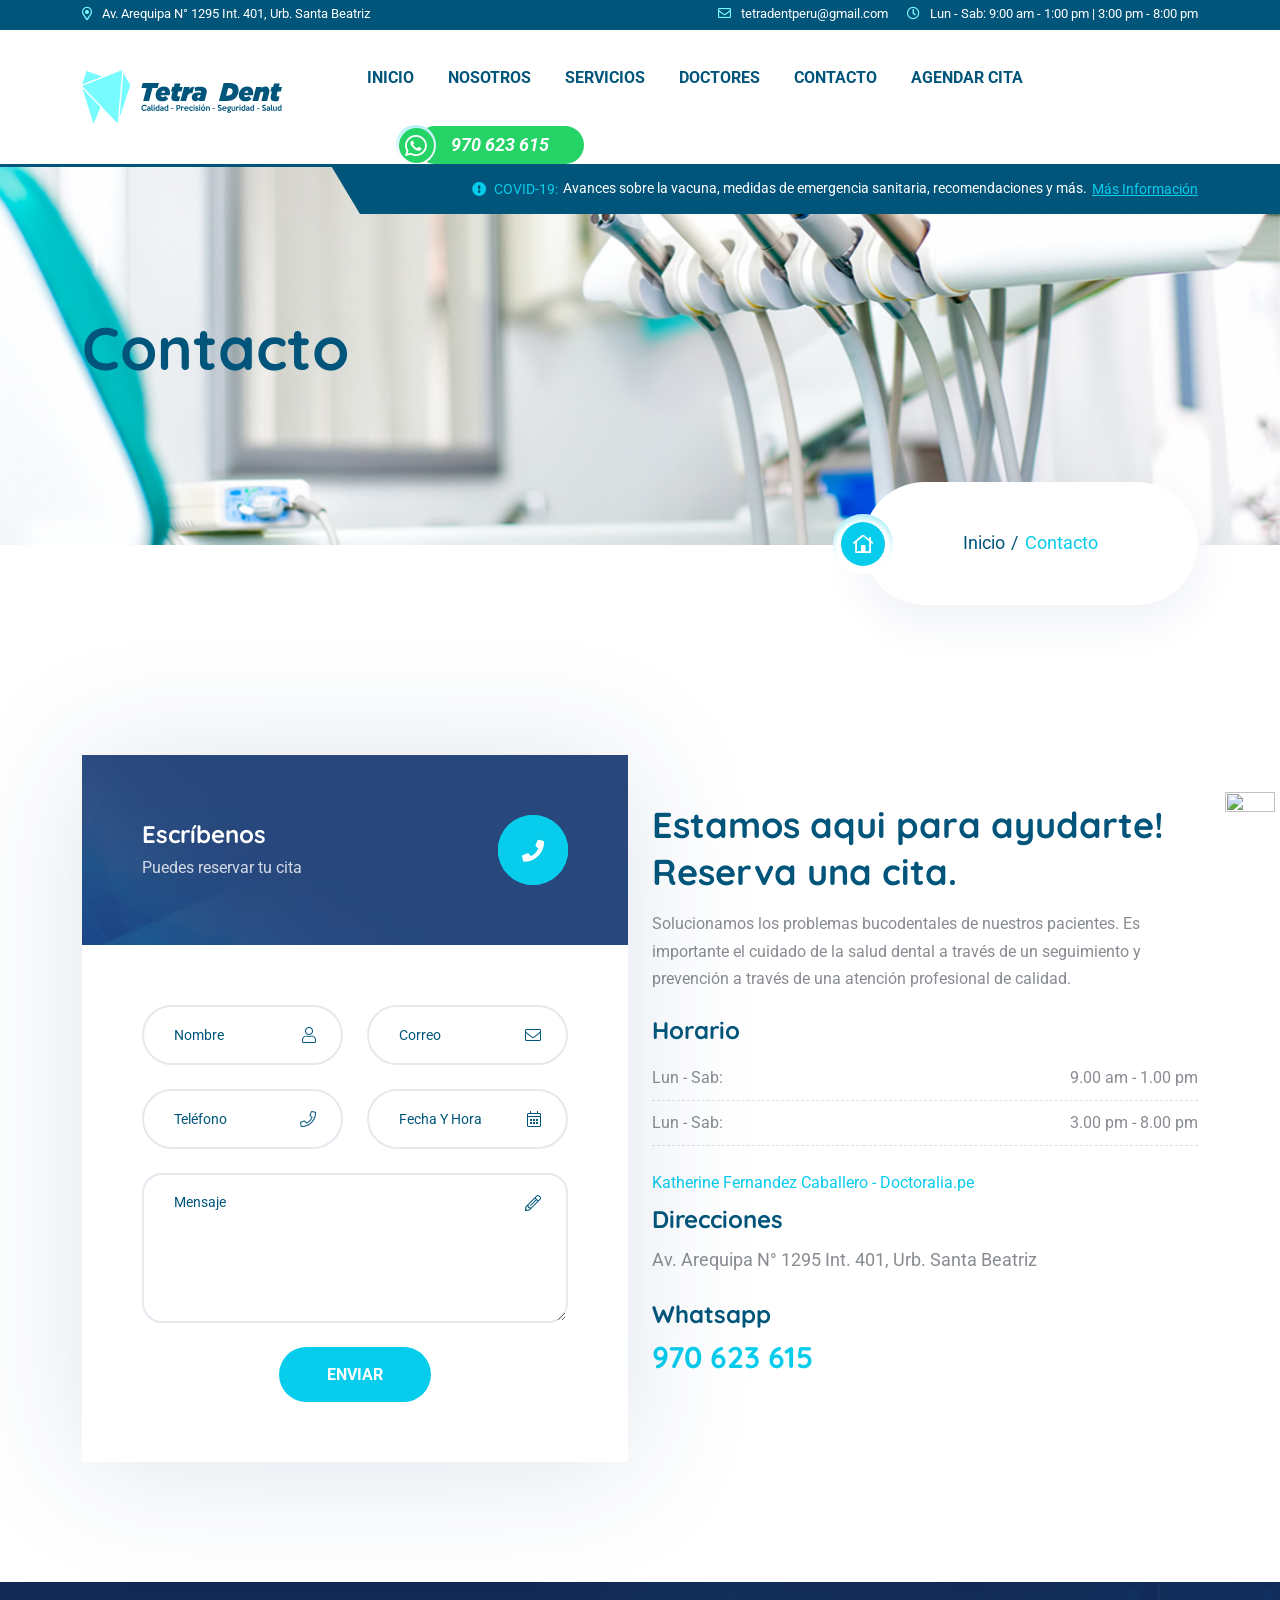
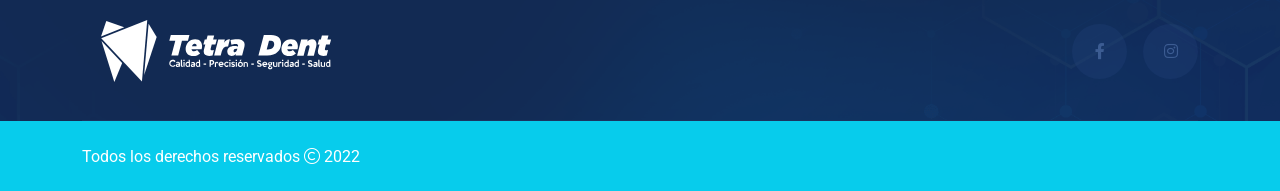
==== contacto.html @ f0a40415 "Correciones de Dental" ====
<!doctype html>
<html lang="es">

<head>
    <title>Contacto - Tetra Dent | Calidad - Precisión - Seguridad - Salud</title>
    <meta charset="utf-8">
    <meta http-equiv="x-ua-compatible" content="ie=edge">
    <meta name="theme-color" content="#01557A">
    <meta name="viewport" content="width=device-width,initial-scale=1,shrink-to-fit=no">
    <link rel="icon" href="img/favicon.ico" type="image/png" sizes="16x16">
    <link rel="preconnect" href="https://fonts.gstatic.com/">
    <link
        href="https://fonts.googleapis.com/css2?family=Dancing+Script:wght@400;700&amp;family=Quicksand:wght@400;700&amp;family=Roboto:wght@400;500;700&amp;display=swap"
        rel="stylesheet">
    <link rel="stylesheet" href="css/app.min.css">
    <link rel="stylesheet" href="css/fontawesome.min.css">
    <link rel="stylesheet" href="css/animate.min.css">
    <link rel="stylesheet" href="css/style.css">
    <link rel="stylesheet" href="css/theme-color1.css">
    <script>
        ! function ($_x, _s, id) {
            var js, fjs = $_x.getElementsByTagName(_s)[0];
            if (!$_x.getElementById(id)) {
                js = $_x.createElement(_s);
                js.id = id;
                js.src = "//platform.docplanner.com/js/widget.js";
                fjs.parentNode.insertBefore(js, fjs);
            }
        }(document, "script", "zl-widget-s");
    </script>
</head>

<body>
    <div class="preloader">
        <div class="preloader-inner">
            <svg width="88px" height="108px" viewBox="0 0 54 64">
                <defs></defs>
                <g id="Page-1" stroke="none" stroke-width="1" fill="none" fill-rule="evenodd">
                    <path class="beat-loader"
                        d="M0.5,38.5 L16,38.5 L19,25.5 L24.5,57.5 L31.5,7.5 L37.5,46.5 L43,38.5 L53.5,38.5" id="Path-2"
                        stroke-width="2"></path>
                </g>
            </svg>
        </div>
    </div>
    <div class="vs-menu-wrapper">
        <div class="vs-menu-area text-center">
            <button class="vs-menu-toggle"><i class="fal fa-times"></i></button>
            <div class="mobile-logo"><a href="index.html"><img src="img/logo-mobile.svg" alt="Tetra Dent" width="148"
                        height="40"></a></div>
            <div class="vs-mobile-menu">
                <ul>
                    <li><a href="index.html">INICIO</a></li>
                    <li><a href="nosotros.html">NOSOTROS</a></li>
                    <li><a href="servicios.html">SERVICIOS</a></li>
                    <li><a href="doctores.html">DOCTORES</a></li>
<li><a href="contacto.html">CONTACTO</a></li>
                    <li><a href="https://www.doctoralia.pe/katherine-fernandez-caballero/dentista/cercado-de-lima?utm_source=widget-doctor-29674&utm_medium=link"
                            rel="nofollow" target="_blank">AGENDAR CITA</a></li>

                </ul>
            </div>
        </div>
    </div>
    <header class="header-wrapper header-layout1">
        <div class="header-top bg-title d-none d-md-block">
            <div class="container custom-container">
                <div class="row justify-content-center justify-content-xl-between">
                    <div class="col-auto">
                        <ul class="header-top-info list-unstyled m-0">
                            <li><i class="far fa-map-marker-alt"></i>Av. Arequipa N° 1295 Int. 401, Urb. Santa Beatriz</li>
                        </ul>
                    </div>
                    <div class="col-auto d-none d-xl-block">
                        <ul class="header-top-info list-unstyled m-0">
                            <li><i class="far fa-envelope"></i><a href="mailto:tetradentperu@gmail.com"
                                    class="text-reset">tetradentperu@gmail.com</a></li>
                            <li><i class="far fa-clock"></i>Lun - Sab: 9:00 am - 1:00 pm | 3:00 pm - 8:00 pm</li>
                        </ul>
                    </div>
                </div>
            </div>
        </div>
        <div class="sticky-wrap">
            <div class="sticky-active">
                <div class="header-main">
                    <div class="container custom-container position-relative">
                        <div class="row align-items-center justify-content-between">
                            <div class="col-auto col-xl-3 col-xxl-auto d-flex">
                                <div class="header1-logo"><a href="index.html"><img src="img/logo.svg" alt="Logo"
                                            width="200" height="54"></a></div>
                            </div>
                            <div class="col-auto col-xl-9 col-xxl-auto py-3 py-lg-0">
                                <div class="row justify-content-xl-between justify-content-xxl-end align-items-center">
                                    <div class="col-auto">
                                        <nav class="main-menu menu-style1 d-none d-lg-block">
                                            <ul>
                                                <li><a href="index.html">INICIO</a></li>
                                                <li><a href="nosotros.html">NOSOTROS</a></li>
                                                <li><a href="servicios.html">SERVICIOS</a></li>
                                                <li><a href="doctores.html">DOCTORES</a></li>
<li><a href="contacto.html">CONTACTO</a></li>
                                                <li><a href="https://www.doctoralia.pe/katherine-fernandez-caballero/dentista/cercado-de-lima?utm_source=widget-doctor-29674&utm_medium=link"
                                                        rel="nofollow" target="_blank">AGENDAR CITA</a></li>
                                            </ul>
                                        </nav>
                                        <button class="vs-menu-toggle d-inline-block d-lg-none"><i
                                                class="fas fa-bars"></i></button>
                                    </div>
                                    <div class="col-auto d-none d-xl-block">
                                        <div class="header-btn">
                                            <a href="https://api.whatsapp.com/send?phone=51970623615&text=Hola!!"
                                                target="_blank" class="vs-btn wsp style2">970 623 615<i
                                                    class="fab fa-whatsapp"></i></a>
                                        </div>
                                    </div>
                                </div>
                            </div>
                        </div>
                    </div>
                </div>
            </div>
        </div>
        <div class="header-notice bg-title d-none d-xl-block">
            <div class="shape" data-overlay="title"></div>
            <div class="notice-text container custom-container text-end fs-xs">
                <span class="text-theme"><i class="fas fa-exclamation-circle me-2"></i>COVID-19:</span>
                <p class="text-white mb-0">Avances sobre la vacuna, medidas de emergencia sanitaria, recomendaciones y
                    más.</p>
                <a class="text-theme text-decoration-underline" href="https://www.gob.pe/coronavirus"
                    target="_blank">Más Información</a>
            </div>
        </div>
    </header>
    <div class="breadcumb-wrapper">
        <div class="parallax" data-parallax-image="img/contacto-header.jpg"></div>
        <div class="container z-index-common">
            <div class="breadcumb-content">
                <h1 class="breadcumb-title">Contacto</h1>
                <div class="breadcumb-menu-wrap">
                    <i class="far fa-home-lg"></i>
                    <ul class="breadcumb-menu">
                        <li><a href="index.html">Inicio</a></li>
                        <li class="active">Contacto</li>
                    </ul>
                </div>
            </div>
        </div>
    </div>
    <section class="vs-contact-wrapper vs-contact-layout1 space-top space-md-bottom">
        <div class="container">
            <div class="row gx-60 align-items-center">
                <div class="col-xl-6 wow fadeInUp" data-wow-delay="0.3s">
                    <form action="contact.php" class="formulario-contacto form-wrap1 bg-white">
                        <div class="form-title-box bg-title" data-bg-src="img/bg/bg-shape-11.jpg">
                            <div class="row justify-content-between align-items-center">
                                <div class="col-auto">
                                    <h2 class="h4 mb-1 text-white">Escríbenos</h2>
                                    <p class="mb-0 text-white-light">Puedes reservar tu cita</p>
                                </div>
                                <div class="col-auto d-none d-sm-block"><a href="tel:+51970623615"
                                        class="ripple-icon style2"><i class="fas fa-phone"></i></a></div>
                            </div>
                        </div>
                        <div class="form-box">
                            <div class="row">
                                <div class="col-xl-6 form-group">
                                    <input id="name" name="name" type="text" class="form-control style2"
                                        placeholder="Nombre" required>
                                    <i class="fal small fa-user"></i>
                                </div>
                                <div class="col-xl-6 form-group">
                                    <input id="email" name="email" type="email" class="form-control style2"
                                        placeholder="Correo" required>
                                    <i class="fal small fa-envelope"></i>
                                </div>
                                <div class="col-xl-6 form-group">
                                    <input id="phone" name="phone" type="number" class="form-control style2"
                                        placeholder="Teléfono" required>
                                    <i class="fal small fa-phone"></i>
                                </div>
                                <div class="col-xl-6 form-group">
                                    <input id="date" name="date" type="text" class="dateTime-pick form-control style2"
                                        placeholder="Fecha y Hora">
                                    <i class="fal small fa-calendar-alt"></i>
                                </div>
                                <div class="col-xl-12 form-group">
                                    <textarea id="message" name="message" class="form-control style2"
                                        placeholder="Mensaje" required></textarea>
                                    <i class="fal fa-pencil-alt"></i>
                                </div>
                                <div class="col-xl-12 text-center">
                                    <button type="submit" class="vs-btn">ENVIAR</button>
                                </div>
                            </div>
                        </div>
                    </form>
                </div>
                <div class="col-lg-6">
                    <div class="contact-information mb-30">
                        <h2 class="mt-n2">Estamos aqui para ayudarte! Reserva una cita.</h2>
                        <div class="row">
                            <div class="col-xxl-10">
                                <p>Solucionamos los problemas bucodentales de nuestros pacientes. Es importante el
                                    cuidado de la salud dental a través de un seguimiento y prevención a través de una
                                    atención profesional de calidad.</p>
                            </div>
                        </div>
                        <h3 class="h4 pt-2 mb-10">Horario</h3>
                        <table class="contact-info-table">
                            <tr>
                                <td>Lun - Sab:</td>
                                <td>9.00 am - 1.00 pm</td>
                            </tr>
                            <tr>
                                <td>Lun - Sab:</td>
                                <td>3.00 pm - 8.00 pm</td>
                            </tr>
                        </table>
                        <a id="zl-url" class="zl-url"
                            href="https://www.doctoralia.pe/katherine-fernandez-caballero/dentista/cercado-de-lima"
                            rel="nofollow" data-zlw-doctor="katherine-fernandez-caballero" data-zlw-type="big"
                            data-zlw-opinion="true" data-zlw-hide-branding="true">Katherine Fernandez Caballero -
                            Doctoralia.pe</a>
                        <h4 class="pt-2 mb-10">Direcciones</h4>
                        <p class="fs-md">Av. Arequipa N° 1295 Int. 401, Urb. Santa Beatriz </p>
                        <h4 class="pt-2 mb-2">Whatsapp</h4>
                        <h4 class="h3 font-theme2 mb-0"><a href="tel:+51970623615">970 623 615</a></h4>
                    </div>
                </div>
            </div>
        </div>
    </section>
    <footer class="footer-wrapper footer-layout1" data-bg-src="img/bg/bg-shape-4.png">
        <div class="container">
            <div id="whatsapp-icon" style="position:fixed; right:2px; bottom:55px; text-align:center; padding:3px; z-index: 1000;">
                <a href="https://api.whatsapp.com/send?phone=51970623615&text=Hola!!" target="_blank">
                    <img src="https://upload.wikimedia.org/wikipedia/commons/6/6b/WhatsApp.svg"
                        width="50" height="50"></a>
            </div>
            <div class="footer-top">
                <div class="row align-items-center justify-content-between">
                    <div class="col-sm-6 col-md-auto text-center text-sm-start">
                        <div>
                            <a href="index.html">
                                <img src="img/logo-white.svg" width="230" height="62" alt="Tetra Dent"
                                    style="margin: 38px 19px;">
                            </a>
                        </div>
                    </div>
                    <div class="col-sm-6 col-md-auto pt-20 pt-sm-0 pb-20 pb-sm-0 text-center text-sm-end">
                        <div class="footer-social">
                            <a href="#"><i class="fab fa-facebook-f"></i></a>
                            <a href="#"><i class="fab fa-instagram"></i></a>
                        </div>
                    </div>
                </div>
            </div>
        </div>
        <div class="copyright bg-theme">
            <div class="container">
                <div class="row align-items-center justify-content-between">
                    <div class="col-auto text-center text-md-end">
                        <p class="mb-0 text-white">Todos los derechos reservados <i class="fal fa-copyright"></i> 2022
                        </p>
                    </div>
                </div>
            </div>
        </div>
    </footer>
    <a href="#" class="scrollToTop scroll-bottom style2"><i class="fas fa-arrow-alt-up"></i></a>
</body>
<script src="https://code.jquery.com/jquery-3.6.0.min.js"></script>
<script src="js/app.min.js"></script>
<script src="js/ajax-mail.js"></script>
<script src="js/main.js"></script>

</html>
---- css/app.min.css ----
@charset "UTF-8";/*!
 * Bootstrap v5.0.0-beta1 (https://getbootstrap.com/)
 * Copyright 2011-2020 The Bootstrap Authors
 * Copyright 2011-2020 Twitter, Inc.
 * Licensed under MIT (https://github.com/twbs/bootstrap/blob/main/LICENSE)
 */:root{--bs-blue:#0d6efd;--bs-indigo:#6610f2;--bs-purple:#6f42c1;--bs-pink:#d63384;--bs-red:#dc3545;--bs-orange:#fd7e14;--bs-yellow:#ffc107;--bs-green:#198754;--bs-teal:#20c997;--bs-cyan:#0dcaf0;--bs-white:#fff;--bs-gray:#6c757d;--bs-gray-dark:#343a40;--bs-primary:#0d6efd;--bs-secondary:#6c757d;--bs-success:#198754;--bs-info:#0dcaf0;--bs-warning:#ffc107;--bs-danger:#dc3545;--bs-light:#f8f9fa;--bs-dark:#212529;--bs-font-sans-serif:system-ui,-apple-system,"Segoe UI",Roboto,"Helvetica Neue",Arial,"Noto Sans","Liberation Sans",sans-serif,"Apple Color Emoji","Segoe UI Emoji","Segoe UI Symbol","Noto Color Emoji";--bs-font-monospace:SFMono-Regular,Menlo,Monaco,Consolas,"Liberation Mono","Courier New",monospace;--bs-gradient:linear-gradient(180deg,hsla(0,0%,100%,.15),hsla(0,0%,100%,0))}*,:after,:before{box-sizing:border-box}@media (prefers-reduced-motion:no-preference){:root{scroll-behavior:smooth}}body{margin:0;font-family:var(--bs-font-sans-serif);font-size:1rem;font-weight:400;line-height:1.5;color:#212529;background-color:#fff;-webkit-text-size-adjust:100%;-webkit-tap-highlight-color:transparent}[tabindex="-1"]:focus:not(:focus-visible){outline:0!important}hr{margin:1rem 0;color:inherit;background-color:currentColor;border:0;opacity:.25}hr:not([size]){height:1px}.h1,.h2,.h3,.h4,.h5,.h6,h1,h2,h3,h4,h5,h6{margin-top:0;margin-bottom:.5rem;font-weight:500;line-height:1.2}.h1,h1{font-size:calc(1.375rem + 1.5vw)}@media (min-width:1200px){.h1,h1{font-size:2.5rem}}.h2,h2{font-size:calc(1.325rem + .9vw)}@media (min-width:1200px){.h2,h2{font-size:2rem}}.h3,h3{font-size:calc(1.3rem + .6vw)}@media (min-width:1200px){.h3,h3{font-size:1.75rem}}.h4,h4{font-size:calc(1.275rem + .3vw)}@media (min-width:1200px){.h4,h4{font-size:1.5rem}}.h5,h5{font-size:1.25rem}.h6,h6{font-size:1rem}p{margin-top:0;margin-bottom:1rem}abbr[data-bs-original-title],abbr[title]{text-decoration:underline;-webkit-text-decoration:underline dotted;text-decoration:underline dotted;cursor:help;-webkit-text-decoration-skip-ink:none;text-decoration-skip-ink:none}address{margin-bottom:1rem;font-style:normal;line-height:inherit}ol,ul{padding-left:2rem}dl,ol,ul{margin-top:0;margin-bottom:1rem}ol ol,ol ul,ul ol,ul ul{margin-bottom:0}dt{font-weight:700}dd{margin-bottom:.5rem;margin-left:0}blockquote{margin:0 0 1rem}b,strong{font-weight:bolder}.small,small{font-size:.875em}.mark,mark{padding:.2em;background-color:#fcf8e3}sub,sup{position:relative;font-size:.75em;line-height:0;vertical-align:baseline}sub{bottom:-.25em}sup{top:-.5em}a{color:#0d6efd;text-decoration:underline}a:hover{color:#0a58ca}a:not([href]):not([class]),a:not([href]):not([class]):hover{color:inherit;text-decoration:none}code,kbd,pre,samp{font-family:var(--bs-font-monospace);font-size:1em;direction:ltr;unicode-bidi:bidi-override}pre{display:block;margin-top:0;margin-bottom:1rem;overflow:auto;font-size:.875em}pre code{font-size:inherit;color:inherit;word-break:normal}code{font-size:.875em;color:#d63384;word-wrap:break-word}a>code{color:inherit}kbd{padding:.2rem .4rem;font-size:.875em;color:#fff;background-color:#212529;border-radius:.2rem}kbd kbd{padding:0;font-size:1em;font-weight:700}figure{margin:0 0 1rem}img,svg{vertical-align:middle}table{caption-side:bottom;border-collapse:collapse}caption{padding-top:.5rem;padding-bottom:.5rem;color:#6c757d;text-align:left}th{text-align:inherit;text-align:-webkit-match-parent}tbody,td,tfoot,th,thead,tr{border-color:inherit;border-style:solid;border-width:0}label{display:inline-block}button{border-radius:0}button:focus{outline:1px dotted;outline:5px auto -webkit-focus-ring-color}button,input,optgroup,select,textarea{margin:0;font-family:inherit;font-size:inherit;line-height:inherit}button,select{text-transform:none}[role=button]{cursor:pointer}select{word-wrap:normal}[list]::-webkit-calendar-picker-indicator{display:none}[type=button],[type=reset],[type=submit],button{-webkit-appearance:button}[type=button]:not(:disabled),[type=reset]:not(:disabled),[type=submit]:not(:disabled),button:not(:disabled){cursor:pointer}::-moz-focus-inner{padding:0;border-style:none}textarea{resize:vertical}fieldset{min-width:0;padding:0;margin:0;border:0}legend{float:left;width:100%;padding:0;margin-bottom:.5rem;font-size:calc(1.275rem + .3vw);line-height:inherit}@media (min-width:1200px){legend{font-size:1.5rem}}legend+*{clear:left}::-webkit-datetime-edit-day-field,::-webkit-datetime-edit-fields-wrapper,::-webkit-datetime-edit-hour-field,::-webkit-datetime-edit-minute,::-webkit-datetime-edit-month-field,::-webkit-datetime-edit-text,::-webkit-datetime-edit-year-field{padding:0}::-webkit-inner-spin-button{height:auto}[type=search]{outline-offset:-2px;-webkit-appearance:textfield}::-webkit-search-decoration{-webkit-appearance:none}::-webkit-color-swatch-wrapper{padding:0}::file-selector-button{font:inherit}::-webkit-file-upload-button{font:inherit;-webkit-appearance:button}output{display:inline-block}iframe{border:0}summary{display:list-item;cursor:pointer}progress{vertical-align:baseline}[hidden]{display:none!important}.lead{font-size:1.25rem;font-weight:300}.display-1{font-size:calc(1.625rem + 4.5vw);font-weight:300;line-height:1.2}@media (min-width:1200px){.display-1{font-size:5rem}}.display-2{font-size:calc(1.575rem + 3.9vw);font-weight:300;line-height:1.2}@media (min-width:1200px){.display-2{font-size:4.5rem}}.display-3{font-size:calc(1.525rem + 3.3vw);font-weight:300;line-height:1.2}@media (min-width:1200px){.display-3{font-size:4rem}}.display-4{font-size:calc(1.475rem + 2.7vw);font-weight:300;line-height:1.2}@media (min-width:1200px){.display-4{font-size:3.5rem}}.display-5{font-size:calc(1.425rem + 2.1vw);font-weight:300;line-height:1.2}@media (min-width:1200px){.display-5{font-size:3rem}}.display-6{font-size:calc(1.375rem + 1.5vw);font-weight:300;line-height:1.2}@media (min-width:1200px){.display-6{font-size:2.5rem}}.list-inline,.list-unstyled{padding-left:0;list-style:none}.list-inline-item{display:inline-block}.list-inline-item:not(:last-child){margin-right:.5rem}.initialism{font-size:.875em;text-transform:uppercase}.blockquote{margin-bottom:1rem;font-size:1.25rem}.blockquote>:last-child{margin-bottom:0}.blockquote-footer{margin-top:-1rem;margin-bottom:1rem;font-size:.875em;color:#6c757d}.blockquote-footer:before{content:"— "}.img-fluid,.img-thumbnail{max-width:100%;height:auto}.img-thumbnail{padding:.25rem;background-color:#fff;border:1px solid #dee2e6;border-radius:.25rem}.figure{display:inline-block}.figure-img{margin-bottom:.5rem;line-height:1}.figure-caption{font-size:.875em;color:#6c757d}.container,.container-fluid,.container-lg,.container-md,.container-sm,.container-xl,.container-xxl{width:100%;padding-right:var(--bs-gutter-x,.75rem);padding-left:var(--bs-gutter-x,.75rem);margin-right:auto;margin-left:auto}@media (min-width:576px){.container,.container-sm{max-width:540px}}@media (min-width:768px){.container,.container-md,.container-sm{max-width:720px}}@media (min-width:992px){.container,.container-lg,.container-md,.container-sm{max-width:960px}}@media (min-width:1200px){.container,.container-lg,.container-md,.container-sm,.container-xl{max-width:1140px}}@media (min-width:1400px){.container,.container-lg,.container-md,.container-sm,.container-xl,.container-xxl{max-width:1320px}}.row{--bs-gutter-x:1.5rem;--bs-gutter-y:0;display:-webkit-box;display:-webkit-flex;display:-ms-flexbox;display:flex;-webkit-flex-wrap:wrap;-ms-flex-wrap:wrap;flex-wrap:wrap;margin-top:calc(var(--bs-gutter-y) * -1);margin-right:calc(var(--bs-gutter-x)/ -2);margin-left:calc(var(--bs-gutter-x)/ -2)}.row>*{-webkit-flex-shrink:0;-ms-flex-negative:0;flex-shrink:0;width:100%;max-width:100%;padding-right:calc(var(--bs-gutter-x)/ 2);padding-left:calc(var(--bs-gutter-x)/ 2);margin-top:var(--bs-gutter-y)}.col{-webkit-box-flex:1;-webkit-flex:1 0 0%;-ms-flex:1 0 0%;flex:1 0 0%}.row-cols-auto>*{width:auto}.row-cols-1>*,.row-cols-auto>*{-webkit-box-flex:0;-webkit-flex:0 0 auto;-ms-flex:0 0 auto;flex:0 0 auto}.row-cols-1>*{width:100%}.row-cols-2>*{width:50%}.row-cols-2>*,.row-cols-3>*{-webkit-box-flex:0;-webkit-flex:0 0 auto;-ms-flex:0 0 auto;flex:0 0 auto}.row-cols-3>*{width:33.3333333333%}.row-cols-4>*{width:25%}.row-cols-4>*,.row-cols-5>*{-webkit-box-flex:0;-webkit-flex:0 0 auto;-ms-flex:0 0 auto;flex:0 0 auto}.row-cols-5>*{width:20%}.row-cols-6>*{width:16.6666666667%}.col-auto,.row-cols-6>*{-webkit-box-flex:0;-webkit-flex:0 0 auto;-ms-flex:0 0 auto;flex:0 0 auto}.col-auto{width:auto}.col-1{width:8.3333333333%}.col-1,.col-2{-webkit-box-flex:0;-webkit-flex:0 0 auto;-ms-flex:0 0 auto;flex:0 0 auto}.col-2{width:16.6666666667%}.col-3{width:25%}.col-3,.col-4{-webkit-box-flex:0;-webkit-flex:0 0 auto;-ms-flex:0 0 auto;flex:0 0 auto}.col-4{width:33.3333333333%}.col-5{width:41.6666666667%}.col-5,.col-6{-webkit-box-flex:0;-webkit-flex:0 0 auto;-ms-flex:0 0 auto;flex:0 0 auto}.col-6{width:50%}.col-7{width:58.3333333333%}.col-7,.col-8{-webkit-box-flex:0;-webkit-flex:0 0 auto;-ms-flex:0 0 auto;flex:0 0 auto}.col-8{width:66.6666666667%}.col-9{width:75%}.col-9,.col-10{-webkit-box-flex:0;-webkit-flex:0 0 auto;-ms-flex:0 0 auto;flex:0 0 auto}.col-10{width:83.3333333333%}.col-11{width:91.6666666667%}.col-11,.col-12{-webkit-box-flex:0;-webkit-flex:0 0 auto;-ms-flex:0 0 auto;flex:0 0 auto}.col-12{width:100%}.offset-1{margin-left:8.3333333333%}.offset-2{margin-left:16.6666666667%}.offset-3{margin-left:25%}.offset-4{margin-left:33.3333333333%}.offset-5{margin-left:41.6666666667%}.offset-6{margin-left:50%}.offset-7{margin-left:58.3333333333%}.offset-8{margin-left:66.6666666667%}.offset-9{margin-left:75%}.offset-10{margin-left:83.3333333333%}.offset-11{margin-left:91.6666666667%}.g-0,.gx-0{--bs-gutter-x:0}.g-0,.gy-0{--bs-gutter-y:0}.g-1,.gx-1{--bs-gutter-x:0.25rem}.g-1,.gy-1{--bs-gutter-y:0.25rem}.g-2,.gx-2{--bs-gutter-x:0.5rem}.g-2,.gy-2{--bs-gutter-y:0.5rem}.g-3,.gx-3{--bs-gutter-x:1rem}.g-3,.gy-3{--bs-gutter-y:1rem}.g-4,.gx-4{--bs-gutter-x:1.5rem}.g-4,.gy-4{--bs-gutter-y:1.5rem}.g-5,.gx-5{--bs-gutter-x:3rem}.g-5,.gy-5{--bs-gutter-y:3rem}@media (min-width:576px){.col-sm{-webkit-box-flex:1;-webkit-flex:1 0 0%;-ms-flex:1 0 0%;flex:1 0 0%}.row-cols-sm-auto>*{width:auto}.row-cols-sm-1>*,.row-cols-sm-auto>*{-webkit-box-flex:0;-webkit-flex:0 0 auto;-ms-flex:0 0 auto;flex:0 0 auto}.row-cols-sm-1>*{width:100%}.row-cols-sm-2>*{width:50%}.row-cols-sm-2>*,.row-cols-sm-3>*{-webkit-box-flex:0;-webkit-flex:0 0 auto;-ms-flex:0 0 auto;flex:0 0 auto}.row-cols-sm-3>*{width:33.3333333333%}.row-cols-sm-4>*{width:25%}.row-cols-sm-4>*,.row-cols-sm-5>*{-webkit-box-flex:0;-webkit-flex:0 0 auto;-ms-flex:0 0 auto;flex:0 0 auto}.row-cols-sm-5>*{width:20%}.row-cols-sm-6>*{width:16.6666666667%}.col-sm-auto,.row-cols-sm-6>*{-webkit-box-flex:0;-webkit-flex:0 0 auto;-ms-flex:0 0 auto;flex:0 0 auto}.col-sm-auto{width:auto}.col-sm-1{width:8.3333333333%}.col-sm-1,.col-sm-2{-webkit-box-flex:0;-webkit-flex:0 0 auto;-ms-flex:0 0 auto;flex:0 0 auto}.col-sm-2{width:16.6666666667%}.col-sm-3{width:25%}.col-sm-3,.col-sm-4{-webkit-box-flex:0;-webkit-flex:0 0 auto;-ms-flex:0 0 auto;flex:0 0 auto}.col-sm-4{width:33.3333333333%}.col-sm-5{width:41.6666666667%}.col-sm-5,.col-sm-6{-webkit-box-flex:0;-webkit-flex:0 0 auto;-ms-flex:0 0 auto;flex:0 0 auto}.col-sm-6{width:50%}.col-sm-7{width:58.3333333333%}.col-sm-7,.col-sm-8{-webkit-box-flex:0;-webkit-flex:0 0 auto;-ms-flex:0 0 auto;flex:0 0 auto}.col-sm-8{width:66.6666666667%}.col-sm-9{width:75%}.col-sm-9,.col-sm-10{-webkit-box-flex:0;-webkit-flex:0 0 auto;-ms-flex:0 0 auto;flex:0 0 auto}.col-sm-10{width:83.3333333333%}.col-sm-11{width:91.6666666667%}.col-sm-11,.col-sm-12{-webkit-box-flex:0;-webkit-flex:0 0 auto;-ms-flex:0 0 auto;flex:0 0 auto}.col-sm-12{width:100%}.offset-sm-0{margin-left:0}.offset-sm-1{margin-left:8.3333333333%}.offset-sm-2{margin-left:16.6666666667%}.offset-sm-3{margin-left:25%}.offset-sm-4{margin-left:33.3333333333%}.offset-sm-5{margin-left:41.6666666667%}.offset-sm-6{margin-left:50%}.offset-sm-7{margin-left:58.3333333333%}.offset-sm-8{margin-left:66.6666666667%}.offset-sm-9{margin-left:75%}.offset-sm-10{margin-left:83.3333333333%}.offset-sm-11{margin-left:91.6666666667%}.g-sm-0,.gx-sm-0{--bs-gutter-x:0}.g-sm-0,.gy-sm-0{--bs-gutter-y:0}.g-sm-1,.gx-sm-1{--bs-gutter-x:0.25rem}.g-sm-1,.gy-sm-1{--bs-gutter-y:0.25rem}.g-sm-2,.gx-sm-2{--bs-gutter-x:0.5rem}.g-sm-2,.gy-sm-2{--bs-gutter-y:0.5rem}.g-sm-3,.gx-sm-3{--bs-gutter-x:1rem}.g-sm-3,.gy-sm-3{--bs-gutter-y:1rem}.g-sm-4,.gx-sm-4{--bs-gutter-x:1.5rem}.g-sm-4,.gy-sm-4{--bs-gutter-y:1.5rem}.g-sm-5,.gx-sm-5{--bs-gutter-x:3rem}.g-sm-5,.gy-sm-5{--bs-gutter-y:3rem}}@media (min-width:768px){.col-md{-webkit-box-flex:1;-webkit-flex:1 0 0%;-ms-flex:1 0 0%;flex:1 0 0%}.row-cols-md-auto>*{width:auto}.row-cols-md-1>*,.row-cols-md-auto>*{-webkit-box-flex:0;-webkit-flex:0 0 auto;-ms-flex:0 0 auto;flex:0 0 auto}.row-cols-md-1>*{width:100%}.row-cols-md-2>*{width:50%}.row-cols-md-2>*,.row-cols-md-3>*{-webkit-box-flex:0;-webkit-flex:0 0 auto;-ms-flex:0 0 auto;flex:0 0 auto}.row-cols-md-3>*{width:33.3333333333%}.row-cols-md-4>*{width:25%}.row-cols-md-4>*,.row-cols-md-5>*{-webkit-box-flex:0;-webkit-flex:0 0 auto;-ms-flex:0 0 auto;flex:0 0 auto}.row-cols-md-5>*{width:20%}.row-cols-md-6>*{width:16.6666666667%}.col-md-auto,.row-cols-md-6>*{-webkit-box-flex:0;-webkit-flex:0 0 auto;-ms-flex:0 0 auto;flex:0 0 auto}.col-md-auto{width:auto}.col-md-1{width:8.3333333333%}.col-md-1,.col-md-2{-webkit-box-flex:0;-webkit-flex:0 0 auto;-ms-flex:0 0 auto;flex:0 0 auto}.col-md-2{width:16.6666666667%}.col-md-3{width:25%}.col-md-3,.col-md-4{-webkit-box-flex:0;-webkit-flex:0 0 auto;-ms-flex:0 0 auto;flex:0 0 auto}.col-md-4{width:33.3333333333%}.col-md-5{width:41.6666666667%}.col-md-5,.col-md-6{-webkit-box-flex:0;-webkit-flex:0 0 auto;-ms-flex:0 0 auto;flex:0 0 auto}.col-md-6{width:50%}.col-md-7{width:58.3333333333%}.col-md-7,.col-md-8{-webkit-box-flex:0;-webkit-flex:0 0 auto;-ms-flex:0 0 auto;flex:0 0 auto}.col-md-8{width:66.6666666667%}.col-md-9{width:75%}.col-md-9,.col-md-10{-webkit-box-flex:0;-webkit-flex:0 0 auto;-ms-flex:0 0 auto;flex:0 0 auto}.col-md-10{width:83.3333333333%}.col-md-11{width:91.6666666667%}.col-md-11,.col-md-12{-webkit-box-flex:0;-webkit-flex:0 0 auto;-ms-flex:0 0 auto;flex:0 0 auto}.col-md-12{width:100%}.offset-md-0{margin-left:0}.offset-md-1{margin-left:8.3333333333%}.offset-md-2{margin-left:16.6666666667%}.offset-md-3{margin-left:25%}.offset-md-4{margin-left:33.3333333333%}.offset-md-5{margin-left:41.6666666667%}.offset-md-6{margin-left:50%}.offset-md-7{margin-left:58.3333333333%}.offset-md-8{margin-left:66.6666666667%}.offset-md-9{margin-left:75%}.offset-md-10{margin-left:83.3333333333%}.offset-md-11{margin-left:91.6666666667%}.g-md-0,.gx-md-0{--bs-gutter-x:0}.g-md-0,.gy-md-0{--bs-gutter-y:0}.g-md-1,.gx-md-1{--bs-gutter-x:0.25rem}.g-md-1,.gy-md-1{--bs-gutter-y:0.25rem}.g-md-2,.gx-md-2{--bs-gutter-x:0.5rem}.g-md-2,.gy-md-2{--bs-gutter-y:0.5rem}.g-md-3,.gx-md-3{--bs-gutter-x:1rem}.g-md-3,.gy-md-3{--bs-gutter-y:1rem}.g-md-4,.gx-md-4{--bs-gutter-x:1.5rem}.g-md-4,.gy-md-4{--bs-gutter-y:1.5rem}.g-md-5,.gx-md-5{--bs-gutter-x:3rem}.g-md-5,.gy-md-5{--bs-gutter-y:3rem}}@media (min-width:992px){.col-lg{-webkit-box-flex:1;-webkit-flex:1 0 0%;-ms-flex:1 0 0%;flex:1 0 0%}.row-cols-lg-auto>*{width:auto}.row-cols-lg-1>*,.row-cols-lg-auto>*{-webkit-box-flex:0;-webkit-flex:0 0 auto;-ms-flex:0 0 auto;flex:0 0 auto}.row-cols-lg-1>*{width:100%}.row-cols-lg-2>*{width:50%}.row-cols-lg-2>*,.row-cols-lg-3>*{-webkit-box-flex:0;-webkit-flex:0 0 auto;-ms-flex:0 0 auto;flex:0 0 auto}.row-cols-lg-3>*{width:33.3333333333%}.row-cols-lg-4>*{width:25%}.row-cols-lg-4>*,.row-cols-lg-5>*{-webkit-box-flex:0;-webkit-flex:0 0 auto;-ms-flex:0 0 auto;flex:0 0 auto}.row-cols-lg-5>*{width:20%}.row-cols-lg-6>*{width:16.6666666667%}.col-lg-auto,.row-cols-lg-6>*{-webkit-box-flex:0;-webkit-flex:0 0 auto;-ms-flex:0 0 auto;flex:0 0 auto}.col-lg-auto{width:auto}.col-lg-1{width:8.3333333333%}.col-lg-1,.col-lg-2{-webkit-box-flex:0;-webkit-flex:0 0 auto;-ms-flex:0 0 auto;flex:0 0 auto}.col-lg-2{width:16.6666666667%}.col-lg-3{width:25%}.col-lg-3,.col-lg-4{-webkit-box-flex:0;-webkit-flex:0 0 auto;-ms-flex:0 0 auto;flex:0 0 auto}.col-lg-4{width:33.3333333333%}.col-lg-5{width:41.6666666667%}.col-lg-5,.col-lg-6{-webkit-box-flex:0;-webkit-flex:0 0 auto;-ms-flex:0 0 auto;flex:0 0 auto}.col-lg-6{width:50%}.col-lg-7{width:58.3333333333%}.col-lg-7,.col-lg-8{-webkit-box-flex:0;-webkit-flex:0 0 auto;-ms-flex:0 0 auto;flex:0 0 auto}.col-lg-8{width:66.6666666667%}.col-lg-9{width:75%}.col-lg-9,.col-lg-10{-webkit-box-flex:0;-webkit-flex:0 0 auto;-ms-flex:0 0 auto;flex:0 0 auto}.col-lg-10{width:83.3333333333%}.col-lg-11{width:91.6666666667%}.col-lg-11,.col-lg-12{-webkit-box-flex:0;-webkit-flex:0 0 auto;-ms-flex:0 0 auto;flex:0 0 auto}.col-lg-12{width:100%}.offset-lg-0{margin-left:0}.offset-lg-1{margin-left:8.3333333333%}.offset-lg-2{margin-left:16.6666666667%}.offset-lg-3{margin-left:25%}.offset-lg-4{margin-left:33.3333333333%}.offset-lg-5{margin-left:41.6666666667%}.offset-lg-6{margin-left:50%}.offset-lg-7{margin-left:58.3333333333%}.offset-lg-8{margin-left:66.6666666667%}.offset-lg-9{margin-left:75%}.offset-lg-10{margin-left:83.3333333333%}.offset-lg-11{margin-left:91.6666666667%}.g-lg-0,.gx-lg-0{--bs-gutter-x:0}.g-lg-0,.gy-lg-0{--bs-gutter-y:0}.g-lg-1,.gx-lg-1{--bs-gutter-x:0.25rem}.g-lg-1,.gy-lg-1{--bs-gutter-y:0.25rem}.g-lg-2,.gx-lg-2{--bs-gutter-x:0.5rem}.g-lg-2,.gy-lg-2{--bs-gutter-y:0.5rem}.g-lg-3,.gx-lg-3{--bs-gutter-x:1rem}.g-lg-3,.gy-lg-3{--bs-gutter-y:1rem}.g-lg-4,.gx-lg-4{--bs-gutter-x:1.5rem}.g-lg-4,.gy-lg-4{--bs-gutter-y:1.5rem}.g-lg-5,.gx-lg-5{--bs-gutter-x:3rem}.g-lg-5,.gy-lg-5{--bs-gutter-y:3rem}}@media (min-width:1200px){.col-xl{-webkit-box-flex:1;-webkit-flex:1 0 0%;-ms-flex:1 0 0%;flex:1 0 0%}.row-cols-xl-auto>*{width:auto}.row-cols-xl-1>*,.row-cols-xl-auto>*{-webkit-box-flex:0;-webkit-flex:0 0 auto;-ms-flex:0 0 auto;flex:0 0 auto}.row-cols-xl-1>*{width:100%}.row-cols-xl-2>*{width:50%}.row-cols-xl-2>*,.row-cols-xl-3>*{-webkit-box-flex:0;-webkit-flex:0 0 auto;-ms-flex:0 0 auto;flex:0 0 auto}.row-cols-xl-3>*{width:33.3333333333%}.row-cols-xl-4>*{width:25%}.row-cols-xl-4>*,.row-cols-xl-5>*{-webkit-box-flex:0;-webkit-flex:0 0 auto;-ms-flex:0 0 auto;flex:0 0 auto}.row-cols-xl-5>*{width:20%}.row-cols-xl-6>*{width:16.6666666667%}.col-xl-auto,.row-cols-xl-6>*{-webkit-box-flex:0;-webkit-flex:0 0 auto;-ms-flex:0 0 auto;flex:0 0 auto}.col-xl-auto{width:auto}.col-xl-1{width:8.3333333333%}.col-xl-1,.col-xl-2{-webkit-box-flex:0;-webkit-flex:0 0 auto;-ms-flex:0 0 auto;flex:0 0 auto}.col-xl-2{width:16.6666666667%}.col-xl-3{width:25%}.col-xl-3,.col-xl-4{-webkit-box-flex:0;-webkit-flex:0 0 auto;-ms-flex:0 0 auto;flex:0 0 auto}.col-xl-4{width:33.3333333333%}.col-xl-5{width:41.6666666667%}.col-xl-5,.col-xl-6{-webkit-box-flex:0;-webkit-flex:0 0 auto;-ms-flex:0 0 auto;flex:0 0 auto}.col-xl-6{width:50%}.col-xl-7{width:58.3333333333%}.col-xl-7,.col-xl-8{-webkit-box-flex:0;-webkit-flex:0 0 auto;-ms-flex:0 0 auto;flex:0 0 auto}.col-xl-8{width:66.6666666667%}.col-xl-9{width:75%}.col-xl-9,.col-xl-10{-webkit-box-flex:0;-webkit-flex:0 0 auto;-ms-flex:0 0 auto;flex:0 0 auto}.col-xl-10{width:83.3333333333%}.col-xl-11{width:91.6666666667%}.col-xl-11,.col-xl-12{-webkit-box-flex:0;-webkit-flex:0 0 auto;-ms-flex:0 0 auto;flex:0 0 auto}.col-xl-12{width:100%}.offset-xl-0{margin-left:0}.offset-xl-1{margin-left:8.3333333333%}.offset-xl-2{margin-left:16.6666666667%}.offset-xl-3{margin-left:25%}.offset-xl-4{margin-left:33.3333333333%}.offset-xl-5{margin-left:41.6666666667%}.offset-xl-6{margin-left:50%}.offset-xl-7{margin-left:58.3333333333%}.offset-xl-8{margin-left:66.6666666667%}.offset-xl-9{margin-left:75%}.offset-xl-10{margin-left:83.3333333333%}.offset-xl-11{margin-left:91.6666666667%}.g-xl-0,.gx-xl-0{--bs-gutter-x:0}.g-xl-0,.gy-xl-0{--bs-gutter-y:0}.g-xl-1,.gx-xl-1{--bs-gutter-x:0.25rem}.g-xl-1,.gy-xl-1{--bs-gutter-y:0.25rem}.g-xl-2,.gx-xl-2{--bs-gutter-x:0.5rem}.g-xl-2,.gy-xl-2{--bs-gutter-y:0.5rem}.g-xl-3,.gx-xl-3{--bs-gutter-x:1rem}.g-xl-3,.gy-xl-3{--bs-gutter-y:1rem}.g-xl-4,.gx-xl-4{--bs-gutter-x:1.5rem}.g-xl-4,.gy-xl-4{--bs-gutter-y:1.5rem}.g-xl-5,.gx-xl-5{--bs-gutter-x:3rem}.g-xl-5,.gy-xl-5{--bs-gutter-y:3rem}}@media (min-width:1400px){.col-xxl{-webkit-box-flex:1;-webkit-flex:1 0 0%;-ms-flex:1 0 0%;flex:1 0 0%}.row-cols-xxl-auto>*{width:auto}.row-cols-xxl-1>*,.row-cols-xxl-auto>*{-webkit-box-flex:0;-webkit-flex:0 0 auto;-ms-flex:0 0 auto;flex:0 0 auto}.row-cols-xxl-1>*{width:100%}.row-cols-xxl-2>*{width:50%}.row-cols-xxl-2>*,.row-cols-xxl-3>*{-webkit-box-flex:0;-webkit-flex:0 0 auto;-ms-flex:0 0 auto;flex:0 0 auto}.row-cols-xxl-3>*{width:33.3333333333%}.row-cols-xxl-4>*{width:25%}.row-cols-xxl-4>*,.row-cols-xxl-5>*{-webkit-box-flex:0;-webkit-flex:0 0 auto;-ms-flex:0 0 auto;flex:0 0 auto}.row-cols-xxl-5>*{width:20%}.row-cols-xxl-6>*{width:16.6666666667%}.col-xxl-auto,.row-cols-xxl-6>*{-webkit-box-flex:0;-webkit-flex:0 0 auto;-ms-flex:0 0 auto;flex:0 0 auto}.col-xxl-auto{width:auto}.col-xxl-1{width:8.3333333333%}.col-xxl-1,.col-xxl-2{-webkit-box-flex:0;-webkit-flex:0 0 auto;-ms-flex:0 0 auto;flex:0 0 auto}.col-xxl-2{width:16.6666666667%}.col-xxl-3{width:25%}.col-xxl-3,.col-xxl-4{-webkit-box-flex:0;-webkit-flex:0 0 auto;-ms-flex:0 0 auto;flex:0 0 auto}.col-xxl-4{width:33.3333333333%}.col-xxl-5{width:41.6666666667%}.col-xxl-5,.col-xxl-6{-webkit-box-flex:0;-webkit-flex:0 0 auto;-ms-flex:0 0 auto;flex:0 0 auto}.col-xxl-6{width:50%}.col-xxl-7{width:58.3333333333%}.col-xxl-7,.col-xxl-8{-webkit-box-flex:0;-webkit-flex:0 0 auto;-ms-flex:0 0 auto;flex:0 0 auto}.col-xxl-8{width:66.6666666667%}.col-xxl-9{width:75%}.col-xxl-9,.col-xxl-10{-webkit-box-flex:0;-webkit-flex:0 0 auto;-ms-flex:0 0 auto;flex:0 0 auto}.col-xxl-10{width:83.3333333333%}.col-xxl-11{width:91.6666666667%}.col-xxl-11,.col-xxl-12{-webkit-box-flex:0;-webkit-flex:0 0 auto;-ms-flex:0 0 auto;flex:0 0 auto}.col-xxl-12{width:100%}.offset-xxl-0{margin-left:0}.offset-xxl-1{margin-left:8.3333333333%}.offset-xxl-2{margin-left:16.6666666667%}.offset-xxl-3{margin-left:25%}.offset-xxl-4{margin-left:33.3333333333%}.offset-xxl-5{margin-left:41.6666666667%}.offset-xxl-6{margin-left:50%}.offset-xxl-7{margin-left:58.3333333333%}.offset-xxl-8{margin-left:66.6666666667%}.offset-xxl-9{margin-left:75%}.offset-xxl-10{margin-left:83.3333333333%}.offset-xxl-11{margin-left:91.6666666667%}.g-xxl-0,.gx-xxl-0{--bs-gutter-x:0}.g-xxl-0,.gy-xxl-0{--bs-gutter-y:0}.g-xxl-1,.gx-xxl-1{--bs-gutter-x:0.25rem}.g-xxl-1,.gy-xxl-1{--bs-gutter-y:0.25rem}.g-xxl-2,.gx-xxl-2{--bs-gutter-x:0.5rem}.g-xxl-2,.gy-xxl-2{--bs-gutter-y:0.5rem}.g-xxl-3,.gx-xxl-3{--bs-gutter-x:1rem}.g-xxl-3,.gy-xxl-3{--bs-gutter-y:1rem}.g-xxl-4,.gx-xxl-4{--bs-gutter-x:1.5rem}.g-xxl-4,.gy-xxl-4{--bs-gutter-y:1.5rem}.g-xxl-5,.gx-xxl-5{--bs-gutter-x:3rem}.g-xxl-5,.gy-xxl-5{--bs-gutter-y:3rem}}.table{--bs-table-bg:transparent;--bs-table-striped-color:#212529;--bs-table-striped-bg:rgba(0,0,0,.05);--bs-table-active-color:#212529;--bs-table-active-bg:rgba(0,0,0,.1);--bs-table-hover-color:#212529;--bs-table-hover-bg:rgba(0,0,0,.075);width:100%;margin-bottom:1rem;color:#212529;vertical-align:top;border-color:#dee2e6}.table>:not(caption)>*>*{padding:.5rem;background-color:var(--bs-table-bg);background-image:-webkit-linear-gradient(var(--bs-table-accent-bg),var(--bs-table-accent-bg));background-image:linear-gradient(var(--bs-table-accent-bg),var(--bs-table-accent-bg));border-bottom-width:1px}.table>tbody{vertical-align:inherit}.table>thead{vertical-align:bottom}.table>:not(:last-child)>:last-child>*{border-bottom-color:currentColor}.caption-top{caption-side:top}.table-sm>:not(caption)>*>*{padding:.25rem}.table-bordered>:not(caption)>*{border-width:1px 0}.table-bordered>:not(caption)>*>*{border-width:0 1px}.table-borderless>:not(caption)>*>*{border-bottom-width:0}.table-striped>tbody>tr:nth-of-type(odd){--bs-table-accent-bg:var(--bs-table-striped-bg);color:var(--bs-table-striped-color)}.table-active{--bs-table-accent-bg:var(--bs-table-active-bg);color:var(--bs-table-active-color)}.table-hover>tbody>tr:hover{--bs-table-accent-bg:var(--bs-table-hover-bg);color:var(--bs-table-hover-color)}.table-primary{--bs-table-bg:#cfe2ff;--bs-table-striped-bg:#c5d7f2;--bs-table-striped-color:#000;--bs-table-active-bg:#bacbe6;--bs-table-active-color:#000;--bs-table-hover-bg:#bfd1ec;--bs-table-hover-color:#000;color:#000;border-color:#bacbe6}.table-secondary{--bs-table-bg:#e2e3e5;--bs-table-striped-bg:#d7d8da;--bs-table-striped-color:#000;--bs-table-active-bg:#cbccce;--bs-table-active-color:#000;--bs-table-hover-bg:#d1d2d4;--bs-table-hover-color:#000;color:#000;border-color:#cbccce}.table-success{--bs-table-bg:#d1e7dd;--bs-table-striped-bg:#c7dbd2;--bs-table-striped-color:#000;--bs-table-active-bg:#bcd0c7;--bs-table-active-color:#000;--bs-table-hover-bg:#c1d6cc;--bs-table-hover-color:#000;color:#000;border-color:#bcd0c7}.table-info{--bs-table-bg:#cff4fc;--bs-table-striped-bg:#c5e8ef;--bs-table-striped-color:#000;--bs-table-active-bg:#badce3;--bs-table-active-color:#000;--bs-table-hover-bg:#bfe2e9;--bs-table-hover-color:#000;color:#000;border-color:#badce3}.table-warning{--bs-table-bg:#fff3cd;--bs-table-striped-bg:#f2e7c3;--bs-table-striped-color:#000;--bs-table-active-bg:#e6dbb9;--bs-table-active-color:#000;--bs-table-hover-bg:#ece1be;--bs-table-hover-color:#000;color:#000;border-color:#e6dbb9}.table-danger{--bs-table-bg:#f8d7da;--bs-table-striped-bg:#eccccf;--bs-table-striped-color:#000;--bs-table-active-bg:#dfc2c4;--bs-table-active-color:#000;--bs-table-hover-bg:#e5c7ca;--bs-table-hover-color:#000;color:#000;border-color:#dfc2c4}.table-light{--bs-table-bg:#f8f9fa;--bs-table-striped-bg:#ecedee;--bs-table-striped-color:#000;--bs-table-active-bg:#dfe0e1;--bs-table-active-color:#000;--bs-table-hover-bg:#e5e6e7;--bs-table-hover-color:#000;color:#000;border-color:#dfe0e1}.table-dark{--bs-table-bg:#212529;--bs-table-striped-bg:#2c3034;--bs-table-striped-color:#fff;--bs-table-active-bg:#373b3e;--bs-table-active-color:#fff;--bs-table-hover-bg:#323539;--bs-table-hover-color:#fff;color:#fff;border-color:#373b3e}.table-responsive{overflow-x:auto;-webkit-overflow-scrolling:touch}@media (max-width:575.98px){.table-responsive-sm{overflow-x:auto;-webkit-overflow-scrolling:touch}}@media (max-width:767.98px){.table-responsive-md{overflow-x:auto;-webkit-overflow-scrolling:touch}}@media (max-width:991.98px){.table-responsive-lg{overflow-x:auto;-webkit-overflow-scrolling:touch}}@media (max-width:1199.98px){.table-responsive-xl{overflow-x:auto;-webkit-overflow-scrolling:touch}}@media (max-width:1399.98px){.table-responsive-xxl{overflow-x:auto;-webkit-overflow-scrolling:touch}}.form-label{margin-bottom:.5rem}.col-form-label{padding-top:calc(.375rem + 1px);padding-bottom:calc(.375rem + 1px);margin-bottom:0;font-size:inherit;line-height:1.5}.col-form-label-lg{padding-top:calc(.5rem + 1px);padding-bottom:calc(.5rem + 1px);font-size:1.25rem}.col-form-label-sm{padding-top:calc(.25rem + 1px);padding-bottom:calc(.25rem + 1px);font-size:.875rem}.form-text{margin-top:.25rem;font-size:.875em;color:#6c757d}.form-control{display:block;width:100%;padding:.375rem .75rem;font-size:1rem;font-weight:400;line-height:1.5;color:#212529;background-color:#fff;background-clip:padding-box;border:1px solid #ced4da;-webkit-appearance:none;-moz-appearance:none;appearance:none;border-radius:.25rem;-webkit-transition:border-color .15s ease-in-out,box-shadow .15s ease-in-out;transition:border-color .15s ease-in-out,box-shadow .15s ease-in-out}@media (prefers-reduced-motion:reduce){.form-control{-webkit-transition:none;transition:none}}.form-control[type=file]{overflow:hidden}.form-control[type=file]:not(:disabled):not([readonly]){cursor:pointer}.form-control:focus{color:#212529;background-color:#fff;border-color:#86b7fe;outline:0;box-shadow:0 0 0 .25rem rgba(13,110,253,.25)}.form-control::-webkit-date-and-time-value{height:1.5em}.form-control::-webkit-input-placeholder{color:#6c757d;opacity:1}.form-control::-moz-placeholder{color:#6c757d;opacity:1}.form-control:-ms-input-placeholder,.form-control::-ms-input-placeholder{color:#6c757d;opacity:1}.form-control::placeholder{color:#6c757d;opacity:1}.form-control:disabled,.form-control[readonly]{background-color:#e9ecef;opacity:1}.form-control::file-selector-button{padding:.375rem .75rem;margin:-.375rem -.75rem;-webkit-margin-end:.75rem;margin-inline-end:.75rem;color:#212529;background-color:#e9ecef;pointer-events:none;border-color:inherit;border-style:solid;border-width:0;border-inline-end-width:1px;border-radius:0;-webkit-transition:color .15s ease-in-out,background-color .15s ease-in-out,border-color .15s ease-in-out,box-shadow .15s ease-in-out;transition:color .15s ease-in-out,background-color .15s ease-in-out,border-color .15s ease-in-out,box-shadow .15s ease-in-out}@media (prefers-reduced-motion:reduce){.form-control::file-selector-button{-webkit-transition:none;transition:none}}.form-control:hover:not(:disabled):not([readonly])::file-selector-button{background-color:#dde0e3}.form-control::-webkit-file-upload-button{padding:.375rem .75rem;margin:-.375rem -.75rem;-webkit-margin-end:.75rem;margin-inline-end:.75rem;color:#212529;background-color:#e9ecef;pointer-events:none;border-color:inherit;border-style:solid;border-width:0;border-inline-end-width:1px;border-radius:0;-webkit-transition:color .15s ease-in-out,background-color .15s ease-in-out,border-color .15s ease-in-out,box-shadow .15s ease-in-out;transition:color .15s ease-in-out,background-color .15s ease-in-out,border-color .15s ease-in-out,box-shadow .15s ease-in-out}@media (prefers-reduced-motion:reduce){.form-control::-webkit-file-upload-button{-webkit-transition:none;transition:none}}.form-control:hover:not(:disabled):not([readonly])::-webkit-file-upload-button{background-color:#dde0e3}.form-control-plaintext{display:block;width:100%;padding:.375rem 0;margin-bottom:0;line-height:1.5;color:#212529;background-color:transparent;border:solid transparent;border-width:1px 0}.form-control-plaintext.form-control-lg,.form-control-plaintext.form-control-sm{padding-right:0;padding-left:0}.form-control-sm{min-height:calc(1.5em + .5rem + 2px);padding:.25rem .5rem;font-size:.875rem;border-radius:.2rem}.form-control-sm::file-selector-button{padding:.25rem .5rem;margin:-.25rem -.5rem;-webkit-margin-end:.5rem;margin-inline-end:.5rem}.form-control-sm::-webkit-file-upload-button{padding:.25rem .5rem;margin:-.25rem -.5rem;-webkit-margin-end:.5rem;margin-inline-end:.5rem}.form-control-lg{min-height:calc(1.5em + 1rem + 2px);padding:.5rem 1rem;font-size:1.25rem;border-radius:.3rem}.form-control-lg::file-selector-button{padding:.5rem 1rem;margin:-.5rem -1rem;-webkit-margin-end:1rem;margin-inline-end:1rem}.form-control-lg::-webkit-file-upload-button{padding:.5rem 1rem;margin:-.5rem -1rem;-webkit-margin-end:1rem;margin-inline-end:1rem}textarea.form-control{min-height:calc(1.5em + .75rem + 2px)}textarea.form-control-sm{min-height:calc(1.5em + .5rem + 2px)}textarea.form-control-lg{min-height:calc(1.5em + 1rem + 2px)}.form-control-color{max-width:3rem;height:auto;padding:.375rem}.form-control-color:not(:disabled):not([readonly]){cursor:pointer}.form-control-color::-moz-color-swatch{height:1.5em;border-radius:.25rem}.form-control-color::-webkit-color-swatch{height:1.5em;border-radius:.25rem}.form-select{display:block;width:100%;padding:.375rem 1.75rem .375rem .75rem;font-size:1rem;font-weight:400;line-height:1.5;color:#212529;vertical-align:middle;background-color:#fff;background-image:url("data:image/svg+xml;charset=utf-8,%3Csvg xmlns='http://www.w3.org/2000/svg' viewBox='0 0 16 16'%3E%3Cpath fill='none' stroke='%23343a40' stroke-linecap='round' stroke-linejoin='round' stroke-width='2' d='M2 5l6 6 6-6'/%3E%3C/svg%3E");background-repeat:no-repeat;background-position:right .75rem center;background-size:16px 12px;border:1px solid #ced4da;border-radius:.25rem;-webkit-appearance:none;-moz-appearance:none;appearance:none}.form-select:focus{border-color:#86b7fe;outline:0;box-shadow:0 0 0 .25rem rgba(13,110,253,.25)}.form-select[multiple],.form-select[size]:not([size="1"]){padding-right:.75rem;background-image:none}.form-select:disabled{color:#6c757d;background-color:#e9ecef}.form-select:-moz-focusring{color:transparent;text-shadow:0 0 0 #212529}.form-select-sm{padding-top:.25rem;padding-bottom:.25rem;padding-left:.5rem;font-size:.875rem}.form-select-lg{padding-top:.5rem;padding-bottom:.5rem;padding-left:1rem;font-size:1.25rem}.form-check{display:block;min-height:1.5rem;padding-left:1.5em;margin-bottom:.125rem}.form-check .form-check-input{float:left;margin-left:-1.5em}.form-check-input{width:1em;height:1em;margin-top:.25em;vertical-align:top;background-color:#fff;background-repeat:no-repeat;background-position:50%;background-size:contain;border:1px solid rgba(0,0,0,.25);-webkit-appearance:none;-moz-appearance:none;appearance:none;-webkit-print-color-adjust:exact;color-adjust:exact;-webkit-transition:background-color .15s ease-in-out,background-position .15s ease-in-out,border-color .15s ease-in-out,box-shadow .15s ease-in-out;transition:background-color .15s ease-in-out,background-position .15s ease-in-out,border-color .15s ease-in-out,box-shadow .15s ease-in-out}@media (prefers-reduced-motion:reduce){.form-check-input{-webkit-transition:none;transition:none}}.form-check-input[type=checkbox]{border-radius:.25em}.form-check-input[type=radio]{border-radius:50%}.form-check-input:active{-webkit-filter:brightness(90%);filter:brightness(90%)}.form-check-input:focus{border-color:#86b7fe;outline:0;box-shadow:0 0 0 .25rem rgba(13,110,253,.25)}.form-check-input:checked{background-color:#0d6efd;border-color:#0d6efd}.form-check-input:checked[type=checkbox]{background-image:url("data:image/svg+xml;charset=utf-8,%3Csvg xmlns='http://www.w3.org/2000/svg' viewBox='0 0 20 20'%3E%3Cpath fill='none' stroke='%23fff' stroke-linecap='round' stroke-linejoin='round' stroke-width='3' d='M6 10l3 3 6-6'/%3E%3C/svg%3E")}.form-check-input:checked[type=radio]{background-image:url("data:image/svg+xml;charset=utf-8,%3Csvg xmlns='http://www.w3.org/2000/svg' viewBox='-4 -4 8 8'%3E%3Ccircle r='2' fill='%23fff'/%3E%3C/svg%3E")}.form-check-input[type=checkbox]:indeterminate{background-color:#0d6efd;border-color:#0d6efd;background-image:url("data:image/svg+xml;charset=utf-8,%3Csvg xmlns='http://www.w3.org/2000/svg' viewBox='0 0 20 20'%3E%3Cpath fill='none' stroke='%23fff' stroke-linecap='round' stroke-linejoin='round' stroke-width='3' d='M6 10h8'/%3E%3C/svg%3E")}.form-check-input:disabled{pointer-events:none;-webkit-filter:none;filter:none;opacity:.5}.form-check-input:disabled~.form-check-label,.form-check-input[disabled]~.form-check-label{opacity:.5}.form-switch{padding-left:2.5em}.form-switch .form-check-input{width:2em;margin-left:-2.5em;background-image:url("data:image/svg+xml;charset=utf-8,%3Csvg xmlns='http://www.w3.org/2000/svg' viewBox='-4 -4 8 8'%3E%3Ccircle r='3' fill='rgba(0, 0, 0, 0.25)'/%3E%3C/svg%3E");background-position:0;border-radius:2em}.form-switch .form-check-input:focus{background-image:url("data:image/svg+xml;charset=utf-8,%3Csvg xmlns='http://www.w3.org/2000/svg' viewBox='-4 -4 8 8'%3E%3Ccircle r='3' fill='%2386b7fe'/%3E%3C/svg%3E")}.form-switch .form-check-input:checked{background-position:100%;background-image:url("data:image/svg+xml;charset=utf-8,%3Csvg xmlns='http://www.w3.org/2000/svg' viewBox='-4 -4 8 8'%3E%3Ccircle r='3' fill='%23fff'/%3E%3C/svg%3E")}.form-check-inline{display:inline-block;margin-right:1rem}.btn-check{position:absolute;clip:rect(0,0,0,0);pointer-events:none}.btn-check:disabled+.btn,.btn-check[disabled]+.btn{pointer-events:none;-webkit-filter:none;filter:none;opacity:.65}.form-range{width:100%;height:1.5rem;padding:0;background-color:transparent;-webkit-appearance:none;-moz-appearance:none;appearance:none}.form-range:focus{outline:0}.form-range:focus::-webkit-slider-thumb{box-shadow:0 0 0 1px #fff,0 0 0 .25rem rgba(13,110,253,.25)}.form-range:focus::-moz-range-thumb{box-shadow:0 0 0 1px #fff,0 0 0 .25rem rgba(13,110,253,.25)}.form-range::-moz-focus-outer{border:0}.form-range::-webkit-slider-thumb{width:1rem;height:1rem;margin-top:-.25rem;background-color:#0d6efd;border:0;border-radius:1rem;-webkit-transition:background-color .15s ease-in-out,border-color .15s ease-in-out,box-shadow .15s ease-in-out;transition:background-color .15s ease-in-out,border-color .15s ease-in-out,box-shadow .15s ease-in-out;-webkit-appearance:none;appearance:none}@media (prefers-reduced-motion:reduce){.form-range::-webkit-slider-thumb{-webkit-transition:none;transition:none}}.form-range::-webkit-slider-thumb:active{background-color:#b6d4fe}.form-range::-webkit-slider-runnable-track{width:100%;height:.5rem;color:transparent;cursor:pointer;background-color:#dee2e6;border-color:transparent;border-radius:1rem}.form-range::-moz-range-thumb{width:1rem;height:1rem;background-color:#0d6efd;border:0;border-radius:1rem;transition:background-color .15s ease-in-out,border-color .15s ease-in-out,box-shadow .15s ease-in-out;-moz-appearance:none;appearance:none}@media (prefers-reduced-motion:reduce){.form-range::-moz-range-thumb{transition:none}}.form-range::-moz-range-thumb:active{background-color:#b6d4fe}.form-range::-moz-range-track{width:100%;height:.5rem;color:transparent;cursor:pointer;background-color:#dee2e6;border-color:transparent;border-radius:1rem}.form-range:disabled{pointer-events:none}.form-range:disabled::-webkit-slider-thumb{background-color:#adb5bd}.form-range:disabled::-moz-range-thumb{background-color:#adb5bd}.form-floating{position:relative}.form-floating>.form-control,.form-floating>.form-select{height:calc(3.5rem + 2px);padding:1rem .75rem}.form-floating>label{position:absolute;top:0;left:0;height:100%;padding:1rem .75rem;pointer-events:none;border:1px solid transparent;-webkit-transform-origin:0 0;-ms-transform-origin:0 0;transform-origin:0 0;-webkit-transition:opacity .1s ease-in-out,-webkit-transform .1s ease-in-out;transition:opacity .1s ease-in-out,-webkit-transform .1s ease-in-out;transition:opacity .1s ease-in-out,transform .1s ease-in-out;transition:opacity .1s ease-in-out,transform .1s ease-in-out,-webkit-transform .1s ease-in-out}@media (prefers-reduced-motion:reduce){.form-floating>label{-webkit-transition:none;transition:none}}.form-floating>.form-control::-webkit-input-placeholder{color:transparent}.form-floating>.form-control::-moz-placeholder{color:transparent}.form-floating>.form-control:-ms-input-placeholder,.form-floating>.form-control::-ms-input-placeholder{color:transparent}.form-floating>.form-control::placeholder{color:transparent}.form-floating>.form-control:not(:-moz-placeholder-shown){padding-top:1.625rem;padding-bottom:.625rem}.form-floating>.form-control:not(:-ms-input-placeholder){padding-top:1.625rem;padding-bottom:.625rem}.form-floating>.form-control:focus,.form-floating>.form-control:not(:placeholder-shown){padding-top:1.625rem;padding-bottom:.625rem}.form-floating>.form-control:-webkit-autofill{padding-top:1.625rem;padding-bottom:.625rem}.form-floating>.form-select{padding-top:1.625rem;padding-bottom:.625rem}.form-floating>.form-control:not(:-moz-placeholder-shown)~label{opacity:.65;transform:scale(.85) translateY(-.5rem) translateX(.15rem)}.form-floating>.form-control:not(:-ms-input-placeholder)~label{opacity:.65;-ms-transform:scale(.85) translateY(-.5rem) translateX(.15rem);transform:scale(.85) translateY(-.5rem) translateX(.15rem)}.form-floating>.form-control:focus~label,.form-floating>.form-control:not(:placeholder-shown)~label,.form-floating>.form-select~label{opacity:.65;-webkit-transform:scale(.85) translateY(-.5rem) translateX(.15rem);-ms-transform:scale(.85) translateY(-.5rem) translateX(.15rem);transform:scale(.85) translateY(-.5rem) translateX(.15rem)}.form-floating>.form-control:-webkit-autofill~label{opacity:.65;-webkit-transform:scale(.85) translateY(-.5rem) translateX(.15rem);transform:scale(.85) translateY(-.5rem) translateX(.15rem)}.input-group{position:relative;display:-webkit-box;display:-webkit-flex;display:-ms-flexbox;display:flex;-webkit-flex-wrap:wrap;-ms-flex-wrap:wrap;flex-wrap:wrap;-webkit-box-align:stretch;-webkit-align-items:stretch;-ms-flex-align:stretch;align-items:stretch;width:100%}.input-group>.form-control,.input-group>.form-select{position:relative;-webkit-box-flex:1;-webkit-flex:1 1 auto;-ms-flex:1 1 auto;flex:1 1 auto;width:1%;min-width:0}.input-group>.form-control:focus,.input-group>.form-select:focus{z-index:3}.input-group .btn{position:relative;z-index:2}.input-group .btn:focus{z-index:3}.input-group-text{display:-webkit-box;display:-webkit-flex;display:-ms-flexbox;display:flex;-webkit-box-align:center;-webkit-align-items:center;-ms-flex-align:center;align-items:center;padding:.375rem .75rem;font-size:1rem;font-weight:400;line-height:1.5;color:#212529;text-align:center;white-space:nowrap;background-color:#e9ecef;border:1px solid #ced4da;border-radius:.25rem}.input-group-lg>.btn,.input-group-lg>.form-control,.input-group-lg>.form-select,.input-group-lg>.input-group-text{padding:.5rem 1rem;font-size:1.25rem;border-radius:.3rem}.input-group-sm>.btn,.input-group-sm>.form-control,.input-group-sm>.form-select,.input-group-sm>.input-group-text{padding:.25rem .5rem;font-size:.875rem;border-radius:.2rem}.input-group-lg>.form-select,.input-group-sm>.form-select{padding-right:1.75rem}.input-group.has-validation>.dropdown-toggle:nth-last-child(n+4),.input-group.has-validation>:nth-last-child(n+3):not(.dropdown-toggle):not(.dropdown-menu),.input-group:not(.has-validation)>.dropdown-toggle:nth-last-child(n+3),.input-group:not(.has-validation)>:not(:last-child):not(.dropdown-toggle):not(.dropdown-menu){border-top-right-radius:0;border-bottom-right-radius:0}.input-group>:not(:first-child):not(.dropdown-menu):not(.valid-tooltip):not(.valid-feedback):not(.invalid-tooltip):not(.invalid-feedback){margin-left:-1px;border-top-left-radius:0;border-bottom-left-radius:0}.valid-feedback{display:none;width:100%;margin-top:.25rem;font-size:.875em;color:#198754}.valid-tooltip{position:absolute;top:100%;z-index:5;display:none;max-width:100%;padding:.25rem .5rem;margin-top:.1rem;font-size:.875rem;color:#fff;background-color:rgba(25,135,84,.9);border-radius:.25rem}.is-valid~.valid-feedback,.is-valid~.valid-tooltip,.was-validated :valid~.valid-feedback,.was-validated :valid~.valid-tooltip{display:block}.form-control.is-valid,.was-validated .form-control:valid{border-color:#198754;padding-right:calc(1.5em + .75rem);background-image:url("data:image/svg+xml;charset=utf-8,%3Csvg xmlns='http://www.w3.org/2000/svg' viewBox='0 0 8 8'%3E%3Cpath fill='%23198754' d='M2.3 6.73L.6 4.53c-.4-1.04.46-1.4 1.1-.8l1.1 1.4 3.4-3.8c.6-.63 1.6-.27 1.2.7l-4 4.6c-.43.5-.8.4-1.1.1z'/%3E%3C/svg%3E");background-repeat:no-repeat;background-position:right calc(.375em + .1875rem) center;background-size:calc(.75em + .375rem) calc(.75em + .375rem)}.form-control.is-valid:focus,.was-validated .form-control:valid:focus{border-color:#198754;box-shadow:0 0 0 .25rem rgba(25,135,84,.25)}.was-validated textarea.form-control:valid,textarea.form-control.is-valid{padding-right:calc(1.5em + .75rem);background-position:top calc(.375em + .1875rem) right calc(.375em + .1875rem)}.form-select.is-valid,.was-validated .form-select:valid{border-color:#198754;padding-right:calc(.75em + 2.3125rem);background-image:url("data:image/svg+xml;charset=utf-8,%3Csvg xmlns='http://www.w3.org/2000/svg' viewBox='0 0 16 16'%3E%3Cpath fill='none' stroke='%23343a40' stroke-linecap='round' stroke-linejoin='round' stroke-width='2' d='M2 5l6 6 6-6'/%3E%3C/svg%3E"),url("data:image/svg+xml;charset=utf-8,%3Csvg xmlns='http://www.w3.org/2000/svg' viewBox='0 0 8 8'%3E%3Cpath fill='%23198754' d='M2.3 6.73L.6 4.53c-.4-1.04.46-1.4 1.1-.8l1.1 1.4 3.4-3.8c.6-.63 1.6-.27 1.2.7l-4 4.6c-.43.5-.8.4-1.1.1z'/%3E%3C/svg%3E");background-position:right .75rem center,center right 1.75rem;background-size:16px 12px,calc(.75em + .375rem) calc(.75em + .375rem)}.form-select.is-valid:focus,.was-validated .form-select:valid:focus{border-color:#198754;box-shadow:0 0 0 .25rem rgba(25,135,84,.25)}.form-check-input.is-valid,.was-validated .form-check-input:valid{border-color:#198754}.form-check-input.is-valid:checked,.was-validated .form-check-input:valid:checked{background-color:#198754}.form-check-input.is-valid:focus,.was-validated .form-check-input:valid:focus{box-shadow:0 0 0 .25rem rgba(25,135,84,.25)}.form-check-input.is-valid~.form-check-label,.was-validated .form-check-input:valid~.form-check-label{color:#198754}.form-check-inline .form-check-input~.valid-feedback{margin-left:.5em}.invalid-feedback{display:none;width:100%;margin-top:.25rem;font-size:.875em;color:#dc3545}.invalid-tooltip{position:absolute;top:100%;z-index:5;display:none;max-width:100%;padding:.25rem .5rem;margin-top:.1rem;font-size:.875rem;color:#fff;background-color:rgba(220,53,69,.9);border-radius:.25rem}.is-invalid~.invalid-feedback,.is-invalid~.invalid-tooltip,.was-validated :invalid~.invalid-feedback,.was-validated :invalid~.invalid-tooltip{display:block}.form-control.is-invalid,.was-validated .form-control:invalid{border-color:#dc3545;padding-right:calc(1.5em + .75rem);background-image:url("data:image/svg+xml;charset=utf-8,%3Csvg xmlns='http://www.w3.org/2000/svg' viewBox='0 0 12 12' width='12' height='12' fill='none' stroke='%23dc3545'%3E%3Ccircle cx='6' cy='6' r='4.5'/%3E%3Cpath stroke-linejoin='round' d='M5.8 3.6h.4L6 6.5z'/%3E%3Ccircle cx='6' cy='8.2' r='.6' fill='%23dc3545' stroke='none'/%3E%3C/svg%3E");background-repeat:no-repeat;background-position:right calc(.375em + .1875rem) center;background-size:calc(.75em + .375rem) calc(.75em + .375rem)}.form-control.is-invalid:focus,.was-validated .form-control:invalid:focus{border-color:#dc3545;box-shadow:0 0 0 .25rem rgba(220,53,69,.25)}.was-validated textarea.form-control:invalid,textarea.form-control.is-invalid{padding-right:calc(1.5em + .75rem);background-position:top calc(.375em + .1875rem) right calc(.375em + .1875rem)}.form-select.is-invalid,.was-validated .form-select:invalid{border-color:#dc3545;padding-right:calc(.75em + 2.3125rem);background-image:url("data:image/svg+xml;charset=utf-8,%3Csvg xmlns='http://www.w3.org/2000/svg' viewBox='0 0 16 16'%3E%3Cpath fill='none' stroke='%23343a40' stroke-linecap='round' stroke-linejoin='round' stroke-width='2' d='M2 5l6 6 6-6'/%3E%3C/svg%3E"),url("data:image/svg+xml;charset=utf-8,%3Csvg xmlns='http://www.w3.org/2000/svg' viewBox='0 0 12 12' width='12' height='12' fill='none' stroke='%23dc3545'%3E%3Ccircle cx='6' cy='6' r='4.5'/%3E%3Cpath stroke-linejoin='round' d='M5.8 3.6h.4L6 6.5z'/%3E%3Ccircle cx='6' cy='8.2' r='.6' fill='%23dc3545' stroke='none'/%3E%3C/svg%3E");background-position:right .75rem center,center right 1.75rem;background-size:16px 12px,calc(.75em + .375rem) calc(.75em + .375rem)}.form-select.is-invalid:focus,.was-validated .form-select:invalid:focus{border-color:#dc3545;box-shadow:0 0 0 .25rem rgba(220,53,69,.25)}.form-check-input.is-invalid,.was-validated .form-check-input:invalid{border-color:#dc3545}.form-check-input.is-invalid:checked,.was-validated .form-check-input:invalid:checked{background-color:#dc3545}.form-check-input.is-invalid:focus,.was-validated .form-check-input:invalid:focus{box-shadow:0 0 0 .25rem rgba(220,53,69,.25)}.form-check-input.is-invalid~.form-check-label,.was-validated .form-check-input:invalid~.form-check-label{color:#dc3545}.form-check-inline .form-check-input~.invalid-feedback{margin-left:.5em}.btn{display:inline-block;font-weight:400;line-height:1.5;color:#212529;text-align:center;text-decoration:none;vertical-align:middle;cursor:pointer;-webkit-user-select:none;-moz-user-select:none;-ms-user-select:none;user-select:none;background-color:transparent;border:1px solid transparent;padding:.375rem .75rem;font-size:1rem;border-radius:.25rem;-webkit-transition:color .15s ease-in-out,background-color .15s ease-in-out,border-color .15s ease-in-out,box-shadow .15s ease-in-out;transition:color .15s ease-in-out,background-color .15s ease-in-out,border-color .15s ease-in-out,box-shadow .15s ease-in-out}@media (prefers-reduced-motion:reduce){.btn{-webkit-transition:none;transition:none}}.btn:hover{color:#212529}.btn-check:focus+.btn,.btn:focus{outline:0;box-shadow:0 0 0 .25rem rgba(13,110,253,.25)}.btn.disabled,.btn:disabled,fieldset:disabled .btn{pointer-events:none;opacity:.65}.btn-primary{color:#fff;background-color:#0d6efd;border-color:#0d6efd}.btn-check:focus+.btn-primary,.btn-primary:focus,.btn-primary:hover{color:#fff;background-color:#0b5ed7;border-color:#0a58ca}.btn-check:focus+.btn-primary,.btn-primary:focus{box-shadow:0 0 0 .25rem rgba(49,132,253,.5)}.btn-check:active+.btn-primary,.btn-check:checked+.btn-primary,.btn-primary.active,.btn-primary:active,.show>.btn-primary.dropdown-toggle{color:#fff;background-color:#0a58ca;border-color:#0a53be}.btn-check:active+.btn-primary:focus,.btn-check:checked+.btn-primary:focus,.btn-primary.active:focus,.btn-primary:active:focus,.show>.btn-primary.dropdown-toggle:focus{box-shadow:0 0 0 .25rem rgba(49,132,253,.5)}.btn-primary.disabled,.btn-primary:disabled{color:#fff;background-color:#0d6efd;border-color:#0d6efd}.btn-secondary{color:#fff;background-color:#6c757d;border-color:#6c757d}.btn-check:focus+.btn-secondary,.btn-secondary:focus,.btn-secondary:hover{color:#fff;background-color:#5c636a;border-color:#565e64}.btn-check:focus+.btn-secondary,.btn-secondary:focus{box-shadow:0 0 0 .25rem hsla(208,6%,54%,.5)}.btn-check:active+.btn-secondary,.btn-check:checked+.btn-secondary,.btn-secondary.active,.btn-secondary:active,.show>.btn-secondary.dropdown-toggle{color:#fff;background-color:#565e64;border-color:#51585e}.btn-check:active+.btn-secondary:focus,.btn-check:checked+.btn-secondary:focus,.btn-secondary.active:focus,.btn-secondary:active:focus,.show>.btn-secondary.dropdown-toggle:focus{box-shadow:0 0 0 .25rem hsla(208,6%,54%,.5)}.btn-secondary.disabled,.btn-secondary:disabled{color:#fff;background-color:#6c757d;border-color:#6c757d}.btn-success{color:#fff;background-color:#198754;border-color:#198754}.btn-check:focus+.btn-success,.btn-success:focus,.btn-success:hover{color:#fff;background-color:#157347;border-color:#146c43}.btn-check:focus+.btn-success,.btn-success:focus{box-shadow:0 0 0 .25rem rgba(60,153,110,.5)}.btn-check:active+.btn-success,.btn-check:checked+.btn-success,.btn-success.active,.btn-success:active,.show>.btn-success.dropdown-toggle{color:#fff;background-color:#146c43;border-color:#13653f}.btn-check:active+.btn-success:focus,.btn-check:checked+.btn-success:focus,.btn-success.active:focus,.btn-success:active:focus,.show>.btn-success.dropdown-toggle:focus{box-shadow:0 0 0 .25rem rgba(60,153,110,.5)}.btn-success.disabled,.btn-success:disabled{color:#fff;background-color:#198754;border-color:#198754}.btn-info{color:#000;background-color:#0dcaf0;border-color:#0dcaf0}.btn-check:focus+.btn-info,.btn-info:focus,.btn-info:hover{color:#000;background-color:#31d2f2;border-color:#25cff2}.btn-check:focus+.btn-info,.btn-info:focus{box-shadow:0 0 0 .25rem rgba(11,172,204,.5)}.btn-check:active+.btn-info,.btn-check:checked+.btn-info,.btn-info.active,.btn-info:active,.show>.btn-info.dropdown-toggle{color:#000;background-color:#3dd5f3;border-color:#25cff2}.btn-check:active+.btn-info:focus,.btn-check:checked+.btn-info:focus,.btn-info.active:focus,.btn-info:active:focus,.show>.btn-info.dropdown-toggle:focus{box-shadow:0 0 0 .25rem rgba(11,172,204,.5)}.btn-info.disabled,.btn-info:disabled{color:#000;background-color:#0dcaf0;border-color:#0dcaf0}.btn-warning{color:#000;background-color:#ffc107;border-color:#ffc107}.btn-check:focus+.btn-warning,.btn-warning:focus,.btn-warning:hover{color:#000;background-color:#ffca2c;border-color:#ffc720}.btn-check:focus+.btn-warning,.btn-warning:focus{box-shadow:0 0 0 .25rem rgba(217,164,6,.5)}.btn-check:active+.btn-warning,.btn-check:checked+.btn-warning,.btn-warning.active,.btn-warning:active,.show>.btn-warning.dropdown-toggle{color:#000;background-color:#ffcd39;border-color:#ffc720}.btn-check:active+.btn-warning:focus,.btn-check:checked+.btn-warning:focus,.btn-warning.active:focus,.btn-warning:active:focus,.show>.btn-warning.dropdown-toggle:focus{box-shadow:0 0 0 .25rem rgba(217,164,6,.5)}.btn-warning.disabled,.btn-warning:disabled{color:#000;background-color:#ffc107;border-color:#ffc107}.btn-danger{color:#fff;background-color:#dc3545;border-color:#dc3545}.btn-check:focus+.btn-danger,.btn-danger:focus,.btn-danger:hover{color:#fff;background-color:#bb2d3b;border-color:#b02a37}.btn-check:focus+.btn-danger,.btn-danger:focus{box-shadow:0 0 0 .25rem rgba(225,83,97,.5)}.btn-check:active+.btn-danger,.btn-check:checked+.btn-danger,.btn-danger.active,.btn-danger:active,.show>.btn-danger.dropdown-toggle{color:#fff;background-color:#b02a37;border-color:#a52834}.btn-check:active+.btn-danger:focus,.btn-check:checked+.btn-danger:focus,.btn-danger.active:focus,.btn-danger:active:focus,.show>.btn-danger.dropdown-toggle:focus{box-shadow:0 0 0 .25rem rgba(225,83,97,.5)}.btn-danger.disabled,.btn-danger:disabled{color:#fff;background-color:#dc3545;border-color:#dc3545}.btn-light{color:#000;background-color:#f8f9fa;border-color:#f8f9fa}.btn-check:focus+.btn-light,.btn-light:focus,.btn-light:hover{color:#000;background-color:#f9fafb;border-color:#f9fafb}.btn-check:focus+.btn-light,.btn-light:focus{box-shadow:0 0 0 .25rem hsla(210,2%,83%,.5)}.btn-check:active+.btn-light,.btn-check:checked+.btn-light,.btn-light.active,.btn-light:active,.show>.btn-light.dropdown-toggle{color:#000;background-color:#f9fafb;border-color:#f9fafb}.btn-check:active+.btn-light:focus,.btn-check:checked+.btn-light:focus,.btn-light.active:focus,.btn-light:active:focus,.show>.btn-light.dropdown-toggle:focus{box-shadow:0 0 0 .25rem hsla(210,2%,83%,.5)}.btn-light.disabled,.btn-light:disabled{color:#000;background-color:#f8f9fa;border-color:#f8f9fa}.btn-dark{color:#fff;background-color:#212529;border-color:#212529}.btn-check:focus+.btn-dark,.btn-dark:focus,.btn-dark:hover{color:#fff;background-color:#1c1f23;border-color:#1a1e21}.btn-check:focus+.btn-dark,.btn-dark:focus{box-shadow:0 0 0 .25rem rgba(66,70,73,.5)}.btn-check:active+.btn-dark,.btn-check:checked+.btn-dark,.btn-dark.active,.btn-dark:active,.show>.btn-dark.dropdown-toggle{color:#fff;background-color:#1a1e21;border-color:#191c1f}.btn-check:active+.btn-dark:focus,.btn-check:checked+.btn-dark:focus,.btn-dark.active:focus,.btn-dark:active:focus,.show>.btn-dark.dropdown-toggle:focus{box-shadow:0 0 0 .25rem rgba(66,70,73,.5)}.btn-dark.disabled,.btn-dark:disabled{color:#fff;background-color:#212529;border-color:#212529}.btn-outline-primary{color:#0d6efd;border-color:#0d6efd}.btn-outline-primary:hover{color:#fff;background-color:#0d6efd;border-color:#0d6efd}.btn-check:focus+.btn-outline-primary,.btn-outline-primary:focus{box-shadow:0 0 0 .25rem rgba(13,110,253,.5)}.btn-check:active+.btn-outline-primary,.btn-check:checked+.btn-outline-primary,.btn-outline-primary.active,.btn-outline-primary.dropdown-toggle.show,.btn-outline-primary:active{color:#fff;background-color:#0d6efd;border-color:#0d6efd}.btn-check:active+.btn-outline-primary:focus,.btn-check:checked+.btn-outline-primary:focus,.btn-outline-primary.active:focus,.btn-outline-primary.dropdown-toggle.show:focus,.btn-outline-primary:active:focus{box-shadow:0 0 0 .25rem rgba(13,110,253,.5)}.btn-outline-primary.disabled,.btn-outline-primary:disabled{color:#0d6efd;background-color:transparent}.btn-outline-secondary{color:#6c757d;border-color:#6c757d}.btn-outline-secondary:hover{color:#fff;background-color:#6c757d;border-color:#6c757d}.btn-check:focus+.btn-outline-secondary,.btn-outline-secondary:focus{box-shadow:0 0 0 .25rem hsla(208,7%,46%,.5)}.btn-check:active+.btn-outline-secondary,.btn-check:checked+.btn-outline-secondary,.btn-outline-secondary.active,.btn-outline-secondary.dropdown-toggle.show,.btn-outline-secondary:active{color:#fff;background-color:#6c757d;border-color:#6c757d}.btn-check:active+.btn-outline-secondary:focus,.btn-check:checked+.btn-outline-secondary:focus,.btn-outline-secondary.active:focus,.btn-outline-secondary.dropdown-toggle.show:focus,.btn-outline-secondary:active:focus{box-shadow:0 0 0 .25rem hsla(208,7%,46%,.5)}.btn-outline-secondary.disabled,.btn-outline-secondary:disabled{color:#6c757d;background-color:transparent}.btn-outline-success{color:#198754;border-color:#198754}.btn-outline-success:hover{color:#fff;background-color:#198754;border-color:#198754}.btn-check:focus+.btn-outline-success,.btn-outline-success:focus{box-shadow:0 0 0 .25rem rgba(25,135,84,.5)}.btn-check:active+.btn-outline-success,.btn-check:checked+.btn-outline-success,.btn-outline-success.active,.btn-outline-success.dropdown-toggle.show,.btn-outline-success:active{color:#fff;background-color:#198754;border-color:#198754}.btn-check:active+.btn-outline-success:focus,.btn-check:checked+.btn-outline-success:focus,.btn-outline-success.active:focus,.btn-outline-success.dropdown-toggle.show:focus,.btn-outline-success:active:focus{box-shadow:0 0 0 .25rem rgba(25,135,84,.5)}.btn-outline-success.disabled,.btn-outline-success:disabled{color:#198754;background-color:transparent}.btn-outline-info{color:#0dcaf0;border-color:#0dcaf0}.btn-outline-info:hover{color:#000;background-color:#0dcaf0;border-color:#0dcaf0}.btn-check:focus+.btn-outline-info,.btn-outline-info:focus{box-shadow:0 0 0 .25rem rgba(13,202,240,.5)}.btn-check:active+.btn-outline-info,.btn-check:checked+.btn-outline-info,.btn-outline-info.active,.btn-outline-info.dropdown-toggle.show,.btn-outline-info:active{color:#000;background-color:#0dcaf0;border-color:#0dcaf0}.btn-check:active+.btn-outline-info:focus,.btn-check:checked+.btn-outline-info:focus,.btn-outline-info.active:focus,.btn-outline-info.dropdown-toggle.show:focus,.btn-outline-info:active:focus{box-shadow:0 0 0 .25rem rgba(13,202,240,.5)}.btn-outline-info.disabled,.btn-outline-info:disabled{color:#0dcaf0;background-color:transparent}.btn-outline-warning{color:#ffc107;border-color:#ffc107}.btn-outline-warning:hover{color:#000;background-color:#ffc107;border-color:#ffc107}.btn-check:focus+.btn-outline-warning,.btn-outline-warning:focus{box-shadow:0 0 0 .25rem rgba(255,193,7,.5)}.btn-check:active+.btn-outline-warning,.btn-check:checked+.btn-outline-warning,.btn-outline-warning.active,.btn-outline-warning.dropdown-toggle.show,.btn-outline-warning:active{color:#000;background-color:#ffc107;border-color:#ffc107}.btn-check:active+.btn-outline-warning:focus,.btn-check:checked+.btn-outline-warning:focus,.btn-outline-warning.active:focus,.btn-outline-warning.dropdown-toggle.show:focus,.btn-outline-warning:active:focus{box-shadow:0 0 0 .25rem rgba(255,193,7,.5)}.btn-outline-warning.disabled,.btn-outline-warning:disabled{color:#ffc107;background-color:transparent}.btn-outline-danger{color:#dc3545;border-color:#dc3545}.btn-outline-danger:hover{color:#fff;background-color:#dc3545;border-color:#dc3545}.btn-check:focus+.btn-outline-danger,.btn-outline-danger:focus{box-shadow:0 0 0 .25rem rgba(220,53,69,.5)}.btn-check:active+.btn-outline-danger,.btn-check:checked+.btn-outline-danger,.btn-outline-danger.active,.btn-outline-danger.dropdown-toggle.show,.btn-outline-danger:active{color:#fff;background-color:#dc3545;border-color:#dc3545}.btn-check:active+.btn-outline-danger:focus,.btn-check:checked+.btn-outline-danger:focus,.btn-outline-danger.active:focus,.btn-outline-danger.dropdown-toggle.show:focus,.btn-outline-danger:active:focus{box-shadow:0 0 0 .25rem rgba(220,53,69,.5)}.btn-outline-danger.disabled,.btn-outline-danger:disabled{color:#dc3545;background-color:transparent}.btn-outline-light{color:#f8f9fa;border-color:#f8f9fa}.btn-outline-light:hover{color:#000;background-color:#f8f9fa;border-color:#f8f9fa}.btn-check:focus+.btn-outline-light,.btn-outline-light:focus{box-shadow:0 0 0 .25rem rgba(248,249,250,.5)}.btn-check:active+.btn-outline-light,.btn-check:checked+.btn-outline-light,.btn-outline-light.active,.btn-outline-light.dropdown-toggle.show,.btn-outline-light:active{color:#000;background-color:#f8f9fa;border-color:#f8f9fa}.btn-check:active+.btn-outline-light:focus,.btn-check:checked+.btn-outline-light:focus,.btn-outline-light.active:focus,.btn-outline-light.dropdown-toggle.show:focus,.btn-outline-light:active:focus{box-shadow:0 0 0 .25rem rgba(248,249,250,.5)}.btn-outline-light.disabled,.btn-outline-light:disabled{color:#f8f9fa;background-color:transparent}.btn-outline-dark{color:#212529;border-color:#212529}.btn-outline-dark:hover{color:#fff;background-color:#212529;border-color:#212529}.btn-check:focus+.btn-outline-dark,.btn-outline-dark:focus{box-shadow:0 0 0 .25rem rgba(33,37,41,.5)}.btn-check:active+.btn-outline-dark,.btn-check:checked+.btn-outline-dark,.btn-outline-dark.active,.btn-outline-dark.dropdown-toggle.show,.btn-outline-dark:active{color:#fff;background-color:#212529;border-color:#212529}.btn-check:active+.btn-outline-dark:focus,.btn-check:checked+.btn-outline-dark:focus,.btn-outline-dark.active:focus,.btn-outline-dark.dropdown-toggle.show:focus,.btn-outline-dark:active:focus{box-shadow:0 0 0 .25rem rgba(33,37,41,.5)}.btn-outline-dark.disabled,.btn-outline-dark:disabled{color:#212529;background-color:transparent}.btn-link{font-weight:400;color:#0d6efd;text-decoration:underline}.btn-link:hover{color:#0a58ca}.btn-link.disabled,.btn-link:disabled{color:#6c757d}.btn-group-lg>.btn,.btn-lg{padding:.5rem 1rem;font-size:1.25rem;border-radius:.3rem}.btn-group-sm>.btn,.btn-sm{padding:.25rem .5rem;font-size:.875rem;border-radius:.2rem}.fade{-webkit-transition:opacity .15s linear;transition:opacity .15s linear}@media (prefers-reduced-motion:reduce){.fade{-webkit-transition:none;transition:none}}.fade:not(.show){opacity:0}.collapse:not(.show){display:none}.collapsing{height:0;overflow:hidden;-webkit-transition:height .35s ease;transition:height .35s ease}@media (prefers-reduced-motion:reduce){.collapsing{-webkit-transition:none;transition:none}}.dropdown,.dropend,.dropstart,.dropup{position:relative}.dropdown-toggle{white-space:nowrap}.dropdown-toggle:after{display:inline-block;margin-left:.255em;vertical-align:.255em;content:"";border-top:.3em solid;border-right:.3em solid transparent;border-bottom:0;border-left:.3em solid transparent}.dropdown-toggle:empty:after{margin-left:0}.dropdown-menu{position:absolute;top:100%;left:0;z-index:1000;display:none;min-width:10rem;padding:.5rem 0;margin:.125rem 0 0;font-size:1rem;color:#212529;text-align:left;list-style:none;background-color:#fff;background-clip:padding-box;border:1px solid rgba(0,0,0,.15);border-radius:.25rem}.dropdown-menu[style]{right:auto!important}.dropdown-menu-start{--bs-position:start;right:auto;left:0}.dropdown-menu-end{--bs-position:end;right:0;left:auto}@media (min-width:576px){.dropdown-menu-sm-start{--bs-position:start;right:auto;left:0}.dropdown-menu-sm-end{--bs-position:end;right:0;left:auto}}@media (min-width:768px){.dropdown-menu-md-start{--bs-position:start;right:auto;left:0}.dropdown-menu-md-end{--bs-position:end;right:0;left:auto}}@media (min-width:992px){.dropdown-menu-lg-start{--bs-position:start;right:auto;left:0}.dropdown-menu-lg-end{--bs-position:end;right:0;left:auto}}@media (min-width:1200px){.dropdown-menu-xl-start{--bs-position:start;right:auto;left:0}.dropdown-menu-xl-end{--bs-position:end;right:0;left:auto}}@media (min-width:1400px){.dropdown-menu-xxl-start{--bs-position:start;right:auto;left:0}.dropdown-menu-xxl-end{--bs-position:end;right:0;left:auto}}.dropup .dropdown-menu{top:auto;bottom:100%;margin-top:0;margin-bottom:.125rem}.dropup .dropdown-toggle:after{display:inline-block;margin-left:.255em;vertical-align:.255em;content:"";border-top:0;border-right:.3em solid transparent;border-bottom:.3em solid;border-left:.3em solid transparent}.dropup .dropdown-toggle:empty:after{margin-left:0}.dropend .dropdown-menu{top:0;right:auto;left:100%;margin-top:0;margin-left:.125rem}.dropend .dropdown-toggle:after{display:inline-block;margin-left:.255em;vertical-align:.255em;content:"";border-top:.3em solid transparent;border-right:0;border-bottom:.3em solid transparent;border-left:.3em solid}.dropend .dropdown-toggle:empty:after{margin-left:0}.dropend .dropdown-toggle:after{vertical-align:0}.dropstart .dropdown-menu{top:0;right:100%;left:auto;margin-top:0;margin-right:.125rem}.dropstart .dropdown-toggle:after{display:inline-block;margin-left:.255em;vertical-align:.255em;content:"";display:none}.dropstart .dropdown-toggle:before{display:inline-block;margin-right:.255em;vertical-align:.255em;content:"";border-top:.3em solid transparent;border-right:.3em solid;border-bottom:.3em solid transparent}.dropstart .dropdown-toggle:empty:after{margin-left:0}.dropstart .dropdown-toggle:before{vertical-align:0}.dropdown-divider{height:0;margin:.5rem 0;overflow:hidden;border-top:1px solid rgba(0,0,0,.15)}.dropdown-item{display:block;width:100%;padding:.25rem 1rem;clear:both;font-weight:400;color:#212529;text-align:inherit;text-decoration:none;white-space:nowrap;background-color:transparent;border:0}.dropdown-item:focus,.dropdown-item:hover{color:#1e2125;background-color:#f8f9fa}.dropdown-item.active,.dropdown-item:active{color:#fff;text-decoration:none;background-color:#0d6efd}.dropdown-item.disabled,.dropdown-item:disabled{color:#6c757d;pointer-events:none;background-color:transparent}.dropdown-menu.show{display:block}.dropdown-header{display:block;padding:.5rem 1rem;margin-bottom:0;font-size:.875rem;color:#6c757d;white-space:nowrap}.dropdown-item-text{display:block;padding:.25rem 1rem;color:#212529}.dropdown-menu-dark{color:#dee2e6;background-color:#343a40;border-color:rgba(0,0,0,.15)}.dropdown-menu-dark .dropdown-item{color:#dee2e6}.dropdown-menu-dark .dropdown-item:focus,.dropdown-menu-dark .dropdown-item:hover{color:#fff;background-color:hsla(0,0%,100%,.15)}.dropdown-menu-dark .dropdown-item.active,.dropdown-menu-dark .dropdown-item:active{color:#fff;background-color:#0d6efd}.dropdown-menu-dark .dropdown-item.disabled,.dropdown-menu-dark .dropdown-item:disabled{color:#adb5bd}.dropdown-menu-dark .dropdown-divider{border-color:rgba(0,0,0,.15)}.dropdown-menu-dark .dropdown-item-text{color:#dee2e6}.dropdown-menu-dark .dropdown-header{color:#adb5bd}.btn-group,.btn-group-vertical{position:relative;display:-webkit-inline-box;display:-webkit-inline-flex;display:-ms-inline-flexbox;display:inline-flex;vertical-align:middle}.btn-group-vertical>.btn,.btn-group>.btn{position:relative;-webkit-box-flex:1;-webkit-flex:1 1 auto;-ms-flex:1 1 auto;flex:1 1 auto}.btn-group-vertical>.btn-check:checked+.btn,.btn-group-vertical>.btn-check:focus+.btn,.btn-group-vertical>.btn.active,.btn-group-vertical>.btn:active,.btn-group-vertical>.btn:focus,.btn-group-vertical>.btn:hover,.btn-group>.btn-check:checked+.btn,.btn-group>.btn-check:focus+.btn,.btn-group>.btn.active,.btn-group>.btn:active,.btn-group>.btn:focus,.btn-group>.btn:hover{z-index:1}.btn-toolbar{display:-webkit-box;display:-webkit-flex;display:-ms-flexbox;display:flex;-webkit-flex-wrap:wrap;-ms-flex-wrap:wrap;flex-wrap:wrap;-webkit-box-pack:start;-webkit-justify-content:flex-start;-ms-flex-pack:start;justify-content:flex-start}.btn-toolbar .input-group{width:auto}.btn-group>.btn-group:not(:first-child),.btn-group>.btn:not(:first-child){margin-left:-1px}.btn-group>.btn-group:not(:last-child)>.btn,.btn-group>.btn:not(:last-child):not(.dropdown-toggle){border-top-right-radius:0;border-bottom-right-radius:0}.btn-group>.btn-group:not(:first-child)>.btn,.btn-group>.btn:nth-child(n+3),.btn-group>:not(.btn-check)+.btn{border-top-left-radius:0;border-bottom-left-radius:0}.dropdown-toggle-split{padding-right:.5625rem;padding-left:.5625rem}.dropdown-toggle-split:after,.dropend .dropdown-toggle-split:after,.dropup .dropdown-toggle-split:after{margin-left:0}.dropstart .dropdown-toggle-split:before{margin-right:0}.btn-group-sm>.btn+.dropdown-toggle-split,.btn-sm+.dropdown-toggle-split{padding-right:.375rem;padding-left:.375rem}.btn-group-lg>.btn+.dropdown-toggle-split,.btn-lg+.dropdown-toggle-split{padding-right:.75rem;padding-left:.75rem}.btn-group-vertical{-webkit-box-orient:vertical;-webkit-box-direction:normal;-webkit-flex-direction:column;-ms-flex-direction:column;flex-direction:column;-webkit-box-align:start;-webkit-align-items:flex-start;-ms-flex-align:start;align-items:flex-start;-webkit-box-pack:center;-webkit-justify-content:center;-ms-flex-pack:center;justify-content:center}.btn-group-vertical>.btn,.btn-group-vertical>.btn-group{width:100%}.btn-group-vertical>.btn-group:not(:first-child),.btn-group-vertical>.btn:not(:first-child){margin-top:-1px}.btn-group-vertical>.btn-group:not(:last-child)>.btn,.btn-group-vertical>.btn:not(:last-child):not(.dropdown-toggle){border-bottom-right-radius:0;border-bottom-left-radius:0}.btn-group-vertical>.btn-group:not(:first-child)>.btn,.btn-group-vertical>.btn~.btn{border-top-left-radius:0;border-top-right-radius:0}.nav{display:-webkit-box;display:-webkit-flex;display:-ms-flexbox;display:flex;-webkit-flex-wrap:wrap;-ms-flex-wrap:wrap;flex-wrap:wrap;padding-left:0;margin-bottom:0;list-style:none}.nav-link{display:block;padding:.5rem 1rem;text-decoration:none;-webkit-transition:color .15s ease-in-out,background-color .15s ease-in-out,border-color .15s ease-in-out;transition:color .15s ease-in-out,background-color .15s ease-in-out,border-color .15s ease-in-out}@media (prefers-reduced-motion:reduce){.nav-link{-webkit-transition:none;transition:none}}.nav-link.disabled{color:#6c757d;pointer-events:none;cursor:default}.nav-tabs{border-bottom:1px solid #dee2e6}.nav-tabs .nav-link{margin-bottom:-1px;border:1px solid transparent;border-top-left-radius:.25rem;border-top-right-radius:.25rem}.nav-tabs .nav-link:focus,.nav-tabs .nav-link:hover{border-color:#e9ecef #e9ecef #dee2e6}.nav-tabs .nav-link.disabled{color:#6c757d;background-color:transparent;border-color:transparent}.nav-tabs .nav-item.show .nav-link,.nav-tabs .nav-link.active{color:#495057;background-color:#fff;border-color:#dee2e6 #dee2e6 #fff}.nav-tabs .dropdown-menu{margin-top:-1px;border-top-left-radius:0;border-top-right-radius:0}.nav-pills .nav-link{border-radius:.25rem}.nav-pills .nav-link.active,.nav-pills .show>.nav-link{color:#fff;background-color:#0d6efd}.nav-fill .nav-item,.nav-fill>.nav-link{-webkit-box-flex:1;-webkit-flex:1 1 auto;-ms-flex:1 1 auto;flex:1 1 auto;text-align:center}.nav-justified .nav-item,.nav-justified>.nav-link{-webkit-flex-basis:0;-ms-flex-preferred-size:0;flex-basis:0;-webkit-box-flex:1;-webkit-flex-grow:1;-ms-flex-positive:1;flex-grow:1;text-align:center}.tab-content>.tab-pane{display:none}.tab-content>.active{display:block}.navbar{position:relative;-webkit-flex-wrap:wrap;-ms-flex-wrap:wrap;flex-wrap:wrap;padding-top:.5rem;padding-bottom:.5rem}.navbar,.navbar>.container,.navbar>.container-fluid,.navbar>.container-lg,.navbar>.container-md,.navbar>.container-sm,.navbar>.container-xl,.navbar>.container-xxl{display:-webkit-box;display:-webkit-flex;display:-ms-flexbox;display:flex;-webkit-box-align:center;-webkit-align-items:center;-ms-flex-align:center;align-items:center;-webkit-box-pack:justify;-webkit-justify-content:space-between;-ms-flex-pack:justify;justify-content:space-between}.navbar>.container,.navbar>.container-fluid,.navbar>.container-lg,.navbar>.container-md,.navbar>.container-sm,.navbar>.container-xl,.navbar>.container-xxl{-webkit-flex-wrap:inherit;-ms-flex-wrap:inherit;flex-wrap:inherit}.navbar-brand{padding-top:.3125rem;padding-bottom:.3125rem;margin-right:1rem;font-size:1.25rem;text-decoration:none;white-space:nowrap}.navbar-nav{display:-webkit-box;display:-webkit-flex;display:-ms-flexbox;display:flex;-webkit-box-orient:vertical;-webkit-box-direction:normal;-webkit-flex-direction:column;-ms-flex-direction:column;flex-direction:column;padding-left:0;margin-bottom:0;list-style:none}.navbar-nav .nav-link{padding-right:0;padding-left:0}.navbar-nav .dropdown-menu{position:static}.navbar-text{padding-top:.5rem;padding-bottom:.5rem}.navbar-collapse{-webkit-box-align:center;-webkit-align-items:center;-ms-flex-align:center;align-items:center;width:100%}.navbar-toggler{padding:.25rem .75rem;font-size:1.25rem;line-height:1;background-color:transparent;border:1px solid transparent;border-radius:.25rem;-webkit-transition:box-shadow .15s ease-in-out;transition:box-shadow .15s ease-in-out}@media (prefers-reduced-motion:reduce){.navbar-toggler{-webkit-transition:none;transition:none}}.navbar-toggler:hover{text-decoration:none}.navbar-toggler:focus{text-decoration:none;outline:0;box-shadow:0 0 0 .25rem}.navbar-toggler-icon{display:inline-block;width:1.5em;height:1.5em;vertical-align:middle;background-repeat:no-repeat;background-position:50%;background-size:100%}@media (min-width:576px){.navbar-expand-sm{-webkit-flex-wrap:nowrap;-ms-flex-wrap:nowrap;flex-wrap:nowrap;-webkit-box-pack:start;-webkit-justify-content:flex-start;-ms-flex-pack:start;justify-content:flex-start}.navbar-expand-sm .navbar-nav{-webkit-box-orient:horizontal;-webkit-box-direction:normal;-webkit-flex-direction:row;-ms-flex-direction:row;flex-direction:row}.navbar-expand-sm .navbar-nav .dropdown-menu{position:absolute}.navbar-expand-sm .navbar-nav .nav-link{padding-right:.5rem;padding-left:.5rem}.navbar-expand-sm .navbar-collapse{display:-webkit-box!important;display:-webkit-flex!important;display:-ms-flexbox!important;display:flex!important}.navbar-expand-sm .navbar-toggler{display:none}}@media (min-width:768px){.navbar-expand-md{-webkit-flex-wrap:nowrap;-ms-flex-wrap:nowrap;flex-wrap:nowrap;-webkit-box-pack:start;-webkit-justify-content:flex-start;-ms-flex-pack:start;justify-content:flex-start}.navbar-expand-md .navbar-nav{-webkit-box-orient:horizontal;-webkit-box-direction:normal;-webkit-flex-direction:row;-ms-flex-direction:row;flex-direction:row}.navbar-expand-md .navbar-nav .dropdown-menu{position:absolute}.navbar-expand-md .navbar-nav .nav-link{padding-right:.5rem;padding-left:.5rem}.navbar-expand-md .navbar-collapse{display:-webkit-box!important;display:-webkit-flex!important;display:-ms-flexbox!important;display:flex!important}.navbar-expand-md .navbar-toggler{display:none}}@media (min-width:992px){.navbar-expand-lg{-webkit-flex-wrap:nowrap;-ms-flex-wrap:nowrap;flex-wrap:nowrap;-webkit-box-pack:start;-webkit-justify-content:flex-start;-ms-flex-pack:start;justify-content:flex-start}.navbar-expand-lg .navbar-nav{-webkit-box-orient:horizontal;-webkit-box-direction:normal;-webkit-flex-direction:row;-ms-flex-direction:row;flex-direction:row}.navbar-expand-lg .navbar-nav .dropdown-menu{position:absolute}.navbar-expand-lg .navbar-nav .nav-link{padding-right:.5rem;padding-left:.5rem}.navbar-expand-lg .navbar-collapse{display:-webkit-box!important;display:-webkit-flex!important;display:-ms-flexbox!important;display:flex!important}.navbar-expand-lg .navbar-toggler{display:none}}@media (min-width:1200px){.navbar-expand-xl{-webkit-flex-wrap:nowrap;-ms-flex-wrap:nowrap;flex-wrap:nowrap;-webkit-box-pack:start;-webkit-justify-content:flex-start;-ms-flex-pack:start;justify-content:flex-start}.navbar-expand-xl .navbar-nav{-webkit-box-orient:horizontal;-webkit-box-direction:normal;-webkit-flex-direction:row;-ms-flex-direction:row;flex-direction:row}.navbar-expand-xl .navbar-nav .dropdown-menu{position:absolute}.navbar-expand-xl .navbar-nav .nav-link{padding-right:.5rem;padding-left:.5rem}.navbar-expand-xl .navbar-collapse{display:-webkit-box!important;display:-webkit-flex!important;display:-ms-flexbox!important;display:flex!important}.navbar-expand-xl .navbar-toggler{display:none}}@media (min-width:1400px){.navbar-expand-xxl{-webkit-flex-wrap:nowrap;-ms-flex-wrap:nowrap;flex-wrap:nowrap;-webkit-box-pack:start;-webkit-justify-content:flex-start;-ms-flex-pack:start;justify-content:flex-start}.navbar-expand-xxl .navbar-nav{-webkit-box-orient:horizontal;-webkit-box-direction:normal;-webkit-flex-direction:row;-ms-flex-direction:row;flex-direction:row}.navbar-expand-xxl .navbar-nav .dropdown-menu{position:absolute}.navbar-expand-xxl .navbar-nav .nav-link{padding-right:.5rem;padding-left:.5rem}.navbar-expand-xxl .navbar-collapse{display:-webkit-box!important;display:-webkit-flex!important;display:-ms-flexbox!important;display:flex!important}.navbar-expand-xxl .navbar-toggler{display:none}}.navbar-expand{-webkit-flex-wrap:nowrap;-ms-flex-wrap:nowrap;flex-wrap:nowrap;-webkit-box-pack:start;-webkit-justify-content:flex-start;-ms-flex-pack:start;justify-content:flex-start}.navbar-expand .navbar-nav{-webkit-box-orient:horizontal;-webkit-box-direction:normal;-webkit-flex-direction:row;-ms-flex-direction:row;flex-direction:row}.navbar-expand .navbar-nav .dropdown-menu{position:absolute}.navbar-expand .navbar-nav .nav-link{padding-right:.5rem;padding-left:.5rem}.navbar-expand .navbar-collapse{display:-webkit-box!important;display:-webkit-flex!important;display:-ms-flexbox!important;display:flex!important}.navbar-expand .navbar-toggler{display:none}.navbar-light .navbar-brand,.navbar-light .navbar-brand:focus,.navbar-light .navbar-brand:hover{color:rgba(0,0,0,.9)}.navbar-light .navbar-nav .nav-link{color:rgba(0,0,0,.55)}.navbar-light .navbar-nav .nav-link:focus,.navbar-light .navbar-nav .nav-link:hover{color:rgba(0,0,0,.7)}.navbar-light .navbar-nav .nav-link.disabled{color:rgba(0,0,0,.3)}.navbar-light .navbar-nav .nav-link.active,.navbar-light .navbar-nav .show>.nav-link{color:rgba(0,0,0,.9)}.navbar-light .navbar-toggler{color:rgba(0,0,0,.55);border-color:rgba(0,0,0,.1)}.navbar-light .navbar-toggler-icon{background-image:url("data:image/svg+xml;charset=utf-8,%3Csvg xmlns='http://www.w3.org/2000/svg' viewBox='0 0 30 30'%3E%3Cpath stroke='rgba(0, 0, 0, 0.55)' stroke-linecap='round' stroke-miterlimit='10' stroke-width='2' d='M4 7h22M4 15h22M4 23h22'/%3E%3C/svg%3E")}.navbar-light .navbar-text{color:rgba(0,0,0,.55)}.navbar-light .navbar-text a,.navbar-light .navbar-text a:focus,.navbar-light .navbar-text a:hover{color:rgba(0,0,0,.9)}.navbar-dark .navbar-brand,.navbar-dark .navbar-brand:focus,.navbar-dark .navbar-brand:hover{color:#fff}.navbar-dark .navbar-nav .nav-link{color:hsla(0,0%,100%,.55)}.navbar-dark .navbar-nav .nav-link:focus,.navbar-dark .navbar-nav .nav-link:hover{color:hsla(0,0%,100%,.75)}.navbar-dark .navbar-nav .nav-link.disabled{color:hsla(0,0%,100%,.25)}.navbar-dark .navbar-nav .nav-link.active,.navbar-dark .navbar-nav .show>.nav-link{color:#fff}.navbar-dark .navbar-toggler{color:hsla(0,0%,100%,.55);border-color:hsla(0,0%,100%,.1)}.navbar-dark .navbar-toggler-icon{background-image:url("data:image/svg+xml;charset=utf-8,%3Csvg xmlns='http://www.w3.org/2000/svg' viewBox='0 0 30 30'%3E%3Cpath stroke='rgba(255, 255, 255, 0.55)' stroke-linecap='round' stroke-miterlimit='10' stroke-width='2' d='M4 7h22M4 15h22M4 23h22'/%3E%3C/svg%3E")}.navbar-dark .navbar-text{color:hsla(0,0%,100%,.55)}.navbar-dark .navbar-text a,.navbar-dark .navbar-text a:focus,.navbar-dark .navbar-text a:hover{color:#fff}.card{position:relative;display:-webkit-box;display:-webkit-flex;display:-ms-flexbox;display:flex;-webkit-box-orient:vertical;-webkit-box-direction:normal;-webkit-flex-direction:column;-ms-flex-direction:column;flex-direction:column;min-width:0;word-wrap:break-word;background-color:#fff;background-clip:border-box;border:1px solid rgba(0,0,0,.125);border-radius:.25rem}.card>hr{margin-right:0;margin-left:0}.card>.list-group{border-top:inherit;border-bottom:inherit}.card>.list-group:first-child{border-top-width:0;border-top-left-radius:calc(.25rem - 1px);border-top-right-radius:calc(.25rem - 1px)}.card>.list-group:last-child{border-bottom-width:0;border-bottom-right-radius:calc(.25rem - 1px);border-bottom-left-radius:calc(.25rem - 1px)}.card>.card-header+.list-group,.card>.list-group+.card-footer{border-top:0}.card-body{-webkit-box-flex:1;-webkit-flex:1 1 auto;-ms-flex:1 1 auto;flex:1 1 auto;padding:1rem}.card-title{margin-bottom:.5rem}.card-subtitle{margin-top:-.25rem}.card-subtitle,.card-text:last-child{margin-bottom:0}.card-link:hover{text-decoration:none}.card-link+.card-link{margin-left:1rem}.card-header{padding:.5rem 1rem;margin-bottom:0;background-color:rgba(0,0,0,.03);border-bottom:1px solid rgba(0,0,0,.125)}.card-header:first-child{border-radius:calc(.25rem - 1px) calc(.25rem - 1px) 0 0}.card-footer{padding:.5rem 1rem;background-color:rgba(0,0,0,.03);border-top:1px solid rgba(0,0,0,.125)}.card-footer:last-child{border-radius:0 0 calc(.25rem - 1px) calc(.25rem - 1px)}.card-header-tabs{margin-bottom:-.5rem;border-bottom:0}.card-header-pills,.card-header-tabs{margin-right:-.5rem;margin-left:-.5rem}.card-img-overlay{position:absolute;top:0;right:0;bottom:0;left:0;padding:1rem;border-radius:calc(.25rem - 1px)}.card-img,.card-img-bottom,.card-img-top{width:100%}.card-img,.card-img-top{border-top-left-radius:calc(.25rem - 1px);border-top-right-radius:calc(.25rem - 1px)}.card-img,.card-img-bottom{border-bottom-right-radius:calc(.25rem - 1px);border-bottom-left-radius:calc(.25rem - 1px)}.card-group>.card{margin-bottom:.75rem}@media (min-width:576px){.card-group{display:-webkit-box;display:-webkit-flex;display:-ms-flexbox;display:flex;-webkit-box-orient:horizontal;-webkit-box-direction:normal;-webkit-flex-flow:row wrap;-ms-flex-flow:row wrap;flex-flow:row wrap}.card-group>.card{-webkit-box-flex:1;-webkit-flex:1 0 0%;-ms-flex:1 0 0%;flex:1 0 0%;margin-bottom:0}.card-group>.card+.card{margin-left:0;border-left:0}.card-group>.card:not(:last-child){border-top-right-radius:0;border-bottom-right-radius:0}.card-group>.card:not(:last-child) .card-header,.card-group>.card:not(:last-child) .card-img-top{border-top-right-radius:0}.card-group>.card:not(:last-child) .card-footer,.card-group>.card:not(:last-child) .card-img-bottom{border-bottom-right-radius:0}.card-group>.card:not(:first-child){border-top-left-radius:0;border-bottom-left-radius:0}.card-group>.card:not(:first-child) .card-header,.card-group>.card:not(:first-child) .card-img-top{border-top-left-radius:0}.card-group>.card:not(:first-child) .card-footer,.card-group>.card:not(:first-child) .card-img-bottom{border-bottom-left-radius:0}}.accordion-button{position:relative;display:-webkit-box;display:-webkit-flex;display:-ms-flexbox;display:flex;-webkit-box-align:center;-webkit-align-items:center;-ms-flex-align:center;align-items:center;width:100%;padding:1rem 1.25rem;font-size:1rem;color:#212529;background-color:transparent;border:1px solid rgba(0,0,0,.125);border-radius:0;overflow-anchor:none;-webkit-transition:color .15s ease-in-out,background-color .15s ease-in-out,border-color .15s ease-in-out,box-shadow .15s ease-in-out,border-radius .15s ease;transition:color .15s ease-in-out,background-color .15s ease-in-out,border-color .15s ease-in-out,box-shadow .15s ease-in-out,border-radius .15s ease}@media (prefers-reduced-motion:reduce){.accordion-button{-webkit-transition:none;transition:none}}.accordion-button.collapsed{border-bottom-width:0}.accordion-button:not(.collapsed){color:#0c63e4;background-color:#e7f1ff}.accordion-button:not(.collapsed):after{background-image:url("data:image/svg+xml;charset=utf-8,%3Csvg xmlns='http://www.w3.org/2000/svg' viewBox='0 0 16 16' fill='%230c63e4'%3E%3Cpath fill-rule='evenodd' d='M1.646 4.646a.5.5 0 0 1 .708 0L8 10.293l5.646-5.647a.5.5 0 0 1 .708.708l-6 6a.5.5 0 0 1-.708 0l-6-6a.5.5 0 0 1 0-.708z'/%3E%3C/svg%3E");-webkit-transform:rotate(180deg);-ms-transform:rotate(180deg);transform:rotate(180deg)}.accordion-button:after{-webkit-flex-shrink:0;-ms-flex-negative:0;flex-shrink:0;width:1.25rem;height:1.25rem;margin-left:auto;content:"";background-image:url("data:image/svg+xml;charset=utf-8,%3Csvg xmlns='http://www.w3.org/2000/svg' viewBox='0 0 16 16' fill='%23212529'%3E%3Cpath fill-rule='evenodd' d='M1.646 4.646a.5.5 0 0 1 .708 0L8 10.293l5.646-5.647a.5.5 0 0 1 .708.708l-6 6a.5.5 0 0 1-.708 0l-6-6a.5.5 0 0 1 0-.708z'/%3E%3C/svg%3E");background-repeat:no-repeat;background-size:1.25rem;-webkit-transition:-webkit-transform .2s ease-in-out;transition:-webkit-transform .2s ease-in-out;transition:transform .2s ease-in-out;transition:transform .2s ease-in-out,-webkit-transform .2s ease-in-out}@media (prefers-reduced-motion:reduce){.accordion-button:after{-webkit-transition:none;transition:none}}.accordion-button:hover{z-index:2}.accordion-button:focus{z-index:3;border-color:#86b7fe;outline:0;box-shadow:0 0 0 .25rem rgba(13,110,253,.25)}.accordion-header{margin-bottom:0}.accordion-item:first-of-type .accordion-button{border-top-left-radius:.25rem;border-top-right-radius:.25rem}.accordion-item:last-of-type .accordion-button.collapsed,.accordion-item:last-of-type .accordion-collapse{border-bottom-width:1px;border-bottom-right-radius:.25rem;border-bottom-left-radius:.25rem}.accordion-collapse{border:solid rgba(0,0,0,.125);border-width:0 1px}.accordion-body{padding:1rem 1.25rem}.accordion-flush .accordion-button{border-right:0;border-left:0;border-radius:0}.accordion-flush .accordion-collapse{border-width:0}.accordion-flush .accordion-item:first-of-type .accordion-button{border-top-width:0;border-top-left-radius:0;border-top-right-radius:0}.accordion-flush .accordion-item:last-of-type .accordion-button.collapsed{border-bottom-width:0;border-bottom-right-radius:0;border-bottom-left-radius:0}.breadcrumb{display:-webkit-box;display:-webkit-flex;display:-ms-flexbox;display:flex;-webkit-flex-wrap:wrap;-ms-flex-wrap:wrap;flex-wrap:wrap;padding:0;margin-bottom:1rem;list-style:none}.breadcrumb-item+.breadcrumb-item{padding-left:.5rem}.breadcrumb-item+.breadcrumb-item:before{float:left;padding-right:.5rem;color:#6c757d;content:var(--bs-breadcrumb-divider,"https://html.vecuro.com/")}.breadcrumb-item.active{color:#6c757d}.pagination{display:-webkit-box;display:-webkit-flex;display:-ms-flexbox;display:flex;padding-left:0;list-style:none}.page-link{position:relative;display:block;color:#0d6efd;text-decoration:none;background-color:#fff;border:1px solid #dee2e6;-webkit-transition:color .15s ease-in-out,background-color .15s ease-in-out,border-color .15s ease-in-out,box-shadow .15s ease-in-out;transition:color .15s ease-in-out,background-color .15s ease-in-out,border-color .15s ease-in-out,box-shadow .15s ease-in-out}@media (prefers-reduced-motion:reduce){.page-link{-webkit-transition:none;transition:none}}.page-link:hover{z-index:2;border-color:#dee2e6}.page-link:focus,.page-link:hover{color:#0a58ca;background-color:#e9ecef}.page-link:focus{z-index:3;outline:0;box-shadow:0 0 0 .25rem rgba(13,110,253,.25)}.page-item:not(:first-child) .page-link{margin-left:-1px}.page-item.active .page-link{z-index:3;color:#fff;background-color:#0d6efd;border-color:#0d6efd}.page-item.disabled .page-link{color:#6c757d;pointer-events:none;background-color:#fff;border-color:#dee2e6}.page-link{padding:.375rem .75rem}.page-item:first-child .page-link{border-top-left-radius:.25rem;border-bottom-left-radius:.25rem}.page-item:last-child .page-link{border-top-right-radius:.25rem;border-bottom-right-radius:.25rem}.pagination-lg .page-link{padding:.75rem 1.5rem;font-size:1.25rem}.pagination-lg .page-item:first-child .page-link{border-top-left-radius:.3rem;border-bottom-left-radius:.3rem}.pagination-lg .page-item:last-child .page-link{border-top-right-radius:.3rem;border-bottom-right-radius:.3rem}.pagination-sm .page-link{padding:.25rem .5rem;font-size:.875rem}.pagination-sm .page-item:first-child .page-link{border-top-left-radius:.2rem;border-bottom-left-radius:.2rem}.pagination-sm .page-item:last-child .page-link{border-top-right-radius:.2rem;border-bottom-right-radius:.2rem}.badge{display:inline-block;padding:.35em .65em;font-size:.75em;font-weight:700;line-height:1;color:#fff;text-align:center;white-space:nowrap;vertical-align:baseline;border-radius:.25rem}.badge:empty{display:none}.btn .badge{position:relative;top:-1px}.alert{position:relative;padding:1rem;margin-bottom:1rem;border:1px solid transparent;border-radius:.25rem}.alert-heading{color:inherit}.alert-link{font-weight:700}.alert-dismissible{padding-right:3rem}.alert-dismissible .btn-close{position:absolute;top:0;right:0;z-index:2;padding:1.25rem 1rem}.alert-primary{color:#084298;background-color:#cfe2ff;border-color:#b6d4fe}.alert-primary .alert-link{color:#06357a}.alert-secondary{color:#41464b;background-color:#e2e3e5;border-color:#d3d6d8}.alert-secondary .alert-link{color:#34383c}.alert-success{color:#0f5132;background-color:#d1e7dd;border-color:#badbcc}.alert-success .alert-link{color:#0c4128}.alert-info{color:#055160;background-color:#cff4fc;border-color:#b6effb}.alert-info .alert-link{color:#04414d}.alert-warning{color:#664d03;background-color:#fff3cd;border-color:#ffecb5}.alert-warning .alert-link{color:#523e02}.alert-danger{color:#842029;background-color:#f8d7da;border-color:#f5c2c7}.alert-danger .alert-link{color:#6a1a21}.alert-light{color:#636464;background-color:#fefefe;border-color:#fdfdfe}.alert-light .alert-link{color:#4f5050}.alert-dark{color:#141619;background-color:#d3d3d4;border-color:#bcbebf}.alert-dark .alert-link{color:#101214}@-webkit-keyframes a{0%{background-position-x:1rem}}@keyframes a{0%{background-position-x:1rem}}.progress{height:1rem;font-size:.75rem;background-color:#e9ecef;border-radius:.25rem}.progress,.progress-bar{display:-webkit-box;display:-webkit-flex;display:-ms-flexbox;display:flex;overflow:hidden}.progress-bar{-webkit-box-orient:vertical;-webkit-box-direction:normal;-webkit-flex-direction:column;-ms-flex-direction:column;flex-direction:column;-webkit-box-pack:center;-webkit-justify-content:center;-ms-flex-pack:center;justify-content:center;color:#fff;text-align:center;white-space:nowrap;background-color:#0d6efd;-webkit-transition:width .6s ease;transition:width .6s ease}@media (prefers-reduced-motion:reduce){.progress-bar{-webkit-transition:none;transition:none}}.progress-bar-striped{background-image:-webkit-linear-gradient(45deg,hsla(0,0%,100%,.15) 25%,transparent 0,transparent 50%,hsla(0,0%,100%,.15) 0,hsla(0,0%,100%,.15) 75%,transparent 0,transparent);background-image:linear-gradient(45deg,hsla(0,0%,100%,.15) 25%,transparent 0,transparent 50%,hsla(0,0%,100%,.15) 0,hsla(0,0%,100%,.15) 75%,transparent 0,transparent);background-size:1rem 1rem}.progress-bar-animated{-webkit-animation:1s linear infinite a;animation:1s linear infinite a}@media (prefers-reduced-motion:reduce){.progress-bar-animated{-webkit-animation:none;animation:none}}.list-group{display:-webkit-box;display:-webkit-flex;display:-ms-flexbox;display:flex;-webkit-box-orient:vertical;-webkit-box-direction:normal;-webkit-flex-direction:column;-ms-flex-direction:column;flex-direction:column;padding-left:0;margin-bottom:0;border-radius:.25rem}.list-group-item-action{width:100%;color:#495057;text-align:inherit}.list-group-item-action:focus,.list-group-item-action:hover{z-index:1;color:#495057;text-decoration:none;background-color:#f8f9fa}.list-group-item-action:active{color:#212529;background-color:#e9ecef}.list-group-item{position:relative;display:block;padding:.5rem 1rem;text-decoration:none;background-color:#fff;border:1px solid rgba(0,0,0,.125)}.list-group-item:first-child{border-top-left-radius:inherit;border-top-right-radius:inherit}.list-group-item:last-child{border-bottom-right-radius:inherit;border-bottom-left-radius:inherit}.list-group-item.disabled,.list-group-item:disabled{color:#6c757d;pointer-events:none;background-color:#fff}.list-group-item.active{z-index:2;color:#fff;background-color:#0d6efd;border-color:#0d6efd}.list-group-item+.list-group-item{border-top-width:0}.list-group-item+.list-group-item.active{margin-top:-1px;border-top-width:1px}.list-group-horizontal{-webkit-box-orient:horizontal;-webkit-box-direction:normal;-webkit-flex-direction:row;-ms-flex-direction:row;flex-direction:row}.list-group-horizontal>.list-group-item:first-child{border-bottom-left-radius:.25rem;border-top-right-radius:0}.list-group-horizontal>.list-group-item:last-child{border-top-right-radius:.25rem;border-bottom-left-radius:0}.list-group-horizontal>.list-group-item.active{margin-top:0}.list-group-horizontal>.list-group-item+.list-group-item{border-top-width:1px;border-left-width:0}.list-group-horizontal>.list-group-item+.list-group-item.active{margin-left:-1px;border-left-width:1px}@media (min-width:576px){.list-group-horizontal-sm{-webkit-box-orient:horizontal;-webkit-box-direction:normal;-webkit-flex-direction:row;-ms-flex-direction:row;flex-direction:row}.list-group-horizontal-sm>.list-group-item:first-child{border-bottom-left-radius:.25rem;border-top-right-radius:0}.list-group-horizontal-sm>.list-group-item:last-child{border-top-right-radius:.25rem;border-bottom-left-radius:0}.list-group-horizontal-sm>.list-group-item.active{margin-top:0}.list-group-horizontal-sm>.list-group-item+.list-group-item{border-top-width:1px;border-left-width:0}.list-group-horizontal-sm>.list-group-item+.list-group-item.active{margin-left:-1px;border-left-width:1px}}@media (min-width:768px){.list-group-horizontal-md{-webkit-box-orient:horizontal;-webkit-box-direction:normal;-webkit-flex-direction:row;-ms-flex-direction:row;flex-direction:row}.list-group-horizontal-md>.list-group-item:first-child{border-bottom-left-radius:.25rem;border-top-right-radius:0}.list-group-horizontal-md>.list-group-item:last-child{border-top-right-radius:.25rem;border-bottom-left-radius:0}.list-group-horizontal-md>.list-group-item.active{margin-top:0}.list-group-horizontal-md>.list-group-item+.list-group-item{border-top-width:1px;border-left-width:0}.list-group-horizontal-md>.list-group-item+.list-group-item.active{margin-left:-1px;border-left-width:1px}}@media (min-width:992px){.list-group-horizontal-lg{-webkit-box-orient:horizontal;-webkit-box-direction:normal;-webkit-flex-direction:row;-ms-flex-direction:row;flex-direction:row}.list-group-horizontal-lg>.list-group-item:first-child{border-bottom-left-radius:.25rem;border-top-right-radius:0}.list-group-horizontal-lg>.list-group-item:last-child{border-top-right-radius:.25rem;border-bottom-left-radius:0}.list-group-horizontal-lg>.list-group-item.active{margin-top:0}.list-group-horizontal-lg>.list-group-item+.list-group-item{border-top-width:1px;border-left-width:0}.list-group-horizontal-lg>.list-group-item+.list-group-item.active{margin-left:-1px;border-left-width:1px}}@media (min-width:1200px){.list-group-horizontal-xl{-webkit-box-orient:horizontal;-webkit-box-direction:normal;-webkit-flex-direction:row;-ms-flex-direction:row;flex-direction:row}.list-group-horizontal-xl>.list-group-item:first-child{border-bottom-left-radius:.25rem;border-top-right-radius:0}.list-group-horizontal-xl>.list-group-item:last-child{border-top-right-radius:.25rem;border-bottom-left-radius:0}.list-group-horizontal-xl>.list-group-item.active{margin-top:0}.list-group-horizontal-xl>.list-group-item+.list-group-item{border-top-width:1px;border-left-width:0}.list-group-horizontal-xl>.list-group-item+.list-group-item.active{margin-left:-1px;border-left-width:1px}}@media (min-width:1400px){.list-group-horizontal-xxl{-webkit-box-orient:horizontal;-webkit-box-direction:normal;-webkit-flex-direction:row;-ms-flex-direction:row;flex-direction:row}.list-group-horizontal-xxl>.list-group-item:first-child{border-bottom-left-radius:.25rem;border-top-right-radius:0}.list-group-horizontal-xxl>.list-group-item:last-child{border-top-right-radius:.25rem;border-bottom-left-radius:0}.list-group-horizontal-xxl>.list-group-item.active{margin-top:0}.list-group-horizontal-xxl>.list-group-item+.list-group-item{border-top-width:1px;border-left-width:0}.list-group-horizontal-xxl>.list-group-item+.list-group-item.active{margin-left:-1px;border-left-width:1px}}.list-group-flush{border-radius:0}.list-group-flush>.list-group-item{border-width:0 0 1px}.list-group-flush>.list-group-item:last-child{border-bottom-width:0}.list-group-item-primary{color:#084298;background-color:#cfe2ff}.list-group-item-primary.list-group-item-action:focus,.list-group-item-primary.list-group-item-action:hover{color:#084298;background-color:#bacbe6}.list-group-item-primary.list-group-item-action.active{color:#fff;background-color:#084298;border-color:#084298}.list-group-item-secondary{color:#41464b;background-color:#e2e3e5}.list-group-item-secondary.list-group-item-action:focus,.list-group-item-secondary.list-group-item-action:hover{color:#41464b;background-color:#cbccce}.list-group-item-secondary.list-group-item-action.active{color:#fff;background-color:#41464b;border-color:#41464b}.list-group-item-success{color:#0f5132;background-color:#d1e7dd}.list-group-item-success.list-group-item-action:focus,.list-group-item-success.list-group-item-action:hover{color:#0f5132;background-color:#bcd0c7}.list-group-item-success.list-group-item-action.active{color:#fff;background-color:#0f5132;border-color:#0f5132}.list-group-item-info{color:#055160;background-color:#cff4fc}.list-group-item-info.list-group-item-action:focus,.list-group-item-info.list-group-item-action:hover{color:#055160;background-color:#badce3}.list-group-item-info.list-group-item-action.active{color:#fff;background-color:#055160;border-color:#055160}.list-group-item-warning{color:#664d03;background-color:#fff3cd}.list-group-item-warning.list-group-item-action:focus,.list-group-item-warning.list-group-item-action:hover{color:#664d03;background-color:#e6dbb9}.list-group-item-warning.list-group-item-action.active{color:#fff;background-color:#664d03;border-color:#664d03}.list-group-item-danger{color:#842029;background-color:#f8d7da}.list-group-item-danger.list-group-item-action:focus,.list-group-item-danger.list-group-item-action:hover{color:#842029;background-color:#dfc2c4}.list-group-item-danger.list-group-item-action.active{color:#fff;background-color:#842029;border-color:#842029}.list-group-item-light{color:#636464;background-color:#fefefe}.list-group-item-light.list-group-item-action:focus,.list-group-item-light.list-group-item-action:hover{color:#636464;background-color:#e5e5e5}.list-group-item-light.list-group-item-action.active{color:#fff;background-color:#636464;border-color:#636464}.list-group-item-dark{color:#141619;background-color:#d3d3d4}.list-group-item-dark.list-group-item-action:focus,.list-group-item-dark.list-group-item-action:hover{color:#141619;background-color:#bebebf}.list-group-item-dark.list-group-item-action.active{color:#fff;background-color:#141619;border-color:#141619}.btn-close{box-sizing:content-box;width:1em;height:1em;padding:.25em;color:#000;background:transparent url("data:image/svg+xml;charset=utf-8,%3Csvg xmlns='http://www.w3.org/2000/svg' viewBox='0 0 16 16'%3E%3Cpath d='M.293.293a1 1 0 11.414 0 NaN NaNlNaN NaN NaN NaNa1 1 0 111.414 1.414 NaN NaNlNaN NaN NaN NaNa1 1 0 1-1.414 NaN NaNlNaN NaN NaN NaNa1 1 0 1-1.414 NaN NaNlNaN NaN NaN NaNa1 1 0 10-1.414 NaN NaNz'/%3E%3C/svg%3E") 50%/1em auto no-repeat;border:0;border-radius:.25rem;opacity:.5}.btn-close:hover{color:#000;text-decoration:none;opacity:.75}.btn-close:focus{outline:0;box-shadow:0 0 0 .25rem rgba(13,110,253,.25);opacity:1}.btn-close.disabled,.btn-close:disabled{pointer-events:none;-webkit-user-select:none;-moz-user-select:none;-ms-user-select:none;user-select:none;opacity:.25}.btn-close-white{-webkit-filter:invert(1) grayscale(100%) brightness(200%);filter:invert(1) grayscale(100%) brightness(200%)}.toast{width:350px;max-width:100%;font-size:.875rem;pointer-events:auto;background-color:hsla(0,0%,100%,.85);background-clip:padding-box;border:1px solid rgba(0,0,0,.1);box-shadow:0 .5rem 1rem rgba(0,0,0,.15);border-radius:.25rem}.toast:not(.showing):not(.show){opacity:0}.toast.hide{display:none}.toast-container{width:-webkit-max-content;width:-moz-max-content;width:max-content;max-width:100%;pointer-events:none}.toast-container>:not(:last-child){margin-bottom:.75rem}.toast-header{display:-webkit-box;display:-webkit-flex;display:-ms-flexbox;display:flex;-webkit-box-align:center;-webkit-align-items:center;-ms-flex-align:center;align-items:center;padding:.5rem .75rem;color:#6c757d;background-color:hsla(0,0%,100%,.85);background-clip:padding-box;border-bottom:1px solid rgba(0,0,0,.05);border-top-left-radius:calc(.25rem - 1px);border-top-right-radius:calc(.25rem - 1px)}.toast-header .btn-close{margin-right:-.375rem;margin-left:.75rem}.toast-body{padding:.75rem}.modal-open{overflow:hidden}.modal-open .modal{overflow-x:hidden;overflow-y:auto}.modal{position:fixed;top:0;left:0;z-index:1050;display:none;width:100%;height:100%;overflow:hidden;outline:0}.modal-dialog{position:relative;width:auto;margin:.5rem;pointer-events:none}.modal.fade .modal-dialog{-webkit-transition:-webkit-transform .3s ease-out;transition:-webkit-transform .3s ease-out;transition:transform .3s ease-out;transition:transform .3s ease-out,-webkit-transform .3s ease-out;-webkit-transform:translateY(-50px);-ms-transform:translateY(-50px);transform:translateY(-50px)}@media (prefers-reduced-motion:reduce){.modal.fade .modal-dialog{-webkit-transition:none;transition:none}}.modal.show .modal-dialog{-webkit-transform:none;-ms-transform:none;transform:none}.modal.modal-static .modal-dialog{-webkit-transform:scale(1.02);-ms-transform:scale(1.02);transform:scale(1.02)}.modal-dialog-scrollable{height:calc(100% - 1rem)}.modal-dialog-scrollable .modal-content{max-height:100%;overflow:hidden}.modal-dialog-scrollable .modal-body{overflow-y:auto}.modal-dialog-centered{-webkit-box-align:center;-webkit-align-items:center;-ms-flex-align:center;align-items:center;min-height:calc(100% - 1rem)}.modal-content,.modal-dialog-centered{display:-webkit-box;display:-webkit-flex;display:-ms-flexbox;display:flex}.modal-content{position:relative;-webkit-box-orient:vertical;-webkit-box-direction:normal;-webkit-flex-direction:column;-ms-flex-direction:column;flex-direction:column;width:100%;pointer-events:auto;background-color:#fff;background-clip:padding-box;border:1px solid rgba(0,0,0,.2);border-radius:.3rem;outline:0}.modal-backdrop{position:fixed;top:0;left:0;z-index:1040;width:100vw;height:100vh;background-color:#000}.modal-backdrop.fade{opacity:0}.modal-backdrop.show{opacity:.5}.modal-header{display:-webkit-box;display:-webkit-flex;display:-ms-flexbox;display:flex;-webkit-flex-shrink:0;-ms-flex-negative:0;flex-shrink:0;-webkit-box-align:center;-webkit-align-items:center;-ms-flex-align:center;align-items:center;-webkit-box-pack:justify;-webkit-justify-content:space-between;-ms-flex-pack:justify;justify-content:space-between;padding:1rem;border-bottom:1px solid #dee2e6;border-top-left-radius:calc(.3rem - 1px);border-top-right-radius:calc(.3rem - 1px)}.modal-header .btn-close{padding:.5rem;margin:-.5rem -.5rem -.5rem auto}.modal-title{margin-bottom:0;line-height:1.5}.modal-body{position:relative;-webkit-box-flex:1;-webkit-flex:1 1 auto;-ms-flex:1 1 auto;flex:1 1 auto;padding:1rem}.modal-footer{display:-webkit-box;display:-webkit-flex;display:-ms-flexbox;display:flex;-webkit-flex-wrap:wrap;-ms-flex-wrap:wrap;flex-wrap:wrap;-webkit-flex-shrink:0;-ms-flex-negative:0;flex-shrink:0;-webkit-box-align:center;-webkit-align-items:center;-ms-flex-align:center;align-items:center;-webkit-box-pack:end;-webkit-justify-content:flex-end;-ms-flex-pack:end;justify-content:flex-end;padding:.75rem;border-top:1px solid #dee2e6;border-bottom-right-radius:calc(.3rem - 1px);border-bottom-left-radius:calc(.3rem - 1px)}.modal-footer>*{margin:.25rem}.modal-scrollbar-measure{position:absolute;top:-9999px;width:50px;height:50px;overflow:scroll}@media (min-width:576px){.modal-dialog{max-width:500px;margin:1.75rem auto}.modal-dialog-scrollable{height:calc(100% - 3.5rem)}.modal-dialog-centered{min-height:calc(100% - 3.5rem)}.modal-sm{max-width:300px}}@media (min-width:992px){.modal-lg,.modal-xl{max-width:800px}}@media (min-width:1200px){.modal-xl{max-width:1140px}}.modal-fullscreen{width:100vw;max-width:none;height:100%;margin:0}.modal-fullscreen .modal-content{height:100%;border:0;border-radius:0}.modal-fullscreen .modal-header{border-radius:0}.modal-fullscreen .modal-body{overflow-y:auto}.modal-fullscreen .modal-footer{border-radius:0}@media (max-width:575.98px){.modal-fullscreen-sm-down{width:100vw;max-width:none;height:100%;margin:0}.modal-fullscreen-sm-down .modal-content{height:100%;border:0;border-radius:0}.modal-fullscreen-sm-down .modal-header{border-radius:0}.modal-fullscreen-sm-down .modal-body{overflow-y:auto}.modal-fullscreen-sm-down .modal-footer{border-radius:0}}@media (max-width:767.98px){.modal-fullscreen-md-down{width:100vw;max-width:none;height:100%;margin:0}.modal-fullscreen-md-down .modal-content{height:100%;border:0;border-radius:0}.modal-fullscreen-md-down .modal-header{border-radius:0}.modal-fullscreen-md-down .modal-body{overflow-y:auto}.modal-fullscreen-md-down .modal-footer{border-radius:0}}@media (max-width:991.98px){.modal-fullscreen-lg-down{width:100vw;max-width:none;height:100%;margin:0}.modal-fullscreen-lg-down .modal-content{height:100%;border:0;border-radius:0}.modal-fullscreen-lg-down .modal-header{border-radius:0}.modal-fullscreen-lg-down .modal-body{overflow-y:auto}.modal-fullscreen-lg-down .modal-footer{border-radius:0}}@media (max-width:1199.98px){.modal-fullscreen-xl-down{width:100vw;max-width:none;height:100%;margin:0}.modal-fullscreen-xl-down .modal-content{height:100%;border:0;border-radius:0}.modal-fullscreen-xl-down .modal-header{border-radius:0}.modal-fullscreen-xl-down .modal-body{overflow-y:auto}.modal-fullscreen-xl-down .modal-footer{border-radius:0}}@media (max-width:1399.98px){.modal-fullscreen-xxl-down{width:100vw;max-width:none;height:100%;margin:0}.modal-fullscreen-xxl-down .modal-content{height:100%;border:0;border-radius:0}.modal-fullscreen-xxl-down .modal-header{border-radius:0}.modal-fullscreen-xxl-down .modal-body{overflow-y:auto}.modal-fullscreen-xxl-down .modal-footer{border-radius:0}}.tooltip{position:absolute;z-index:1070;display:block;margin:0;font-family:var(--bs-font-sans-serif);font-style:normal;font-weight:400;line-height:1.5;text-align:left;text-align:start;text-decoration:none;text-shadow:none;text-transform:none;letter-spacing:normal;word-break:normal;word-spacing:normal;white-space:normal;line-break:auto;font-size:.875rem;word-wrap:break-word;opacity:0}.tooltip.show{opacity:.9}.tooltip .tooltip-arrow{position:absolute;display:block;width:.8rem;height:.4rem}.tooltip .tooltip-arrow:before{position:absolute;content:"";border-color:transparent;border-style:solid}.bs-tooltip-auto[data-popper-placement^=top],.bs-tooltip-top{padding:.4rem 0}.bs-tooltip-auto[data-popper-placement^=top] .tooltip-arrow,.bs-tooltip-top .tooltip-arrow{bottom:0}.bs-tooltip-auto[data-popper-placement^=top] .tooltip-arrow:before,.bs-tooltip-top .tooltip-arrow:before{top:-1px;border-width:.4rem .4rem 0;border-top-color:#000}.bs-tooltip-auto[data-popper-placement^=right],.bs-tooltip-end{padding:0 .4rem}.bs-tooltip-auto[data-popper-placement^=right] .tooltip-arrow,.bs-tooltip-end .tooltip-arrow{left:0;width:.4rem;height:.8rem}.bs-tooltip-auto[data-popper-placement^=right] .tooltip-arrow:before,.bs-tooltip-end .tooltip-arrow:before{right:-1px;border-width:.4rem .4rem .4rem 0;border-right-color:#000}.bs-tooltip-auto[data-popper-placement^=bottom],.bs-tooltip-bottom{padding:.4rem 0}.bs-tooltip-auto[data-popper-placement^=bottom] .tooltip-arrow,.bs-tooltip-bottom .tooltip-arrow{top:0}.bs-tooltip-auto[data-popper-placement^=bottom] .tooltip-arrow:before,.bs-tooltip-bottom .tooltip-arrow:before{bottom:-1px;border-width:0 .4rem .4rem;border-bottom-color:#000}.bs-tooltip-auto[data-popper-placement^=left],.bs-tooltip-start{padding:0 .4rem}.bs-tooltip-auto[data-popper-placement^=left] .tooltip-arrow,.bs-tooltip-start .tooltip-arrow{right:0;width:.4rem;height:.8rem}.bs-tooltip-auto[data-popper-placement^=left] .tooltip-arrow:before,.bs-tooltip-start .tooltip-arrow:before{left:-1px;border-width:.4rem 0 .4rem .4rem;border-left-color:#000}.tooltip-inner{max-width:200px;padding:.25rem .5rem;color:#fff;text-align:center;background-color:#000;border-radius:.25rem}.popover{position:absolute;top:0;left:0;z-index:1060;display:block;max-width:276px;font-family:var(--bs-font-sans-serif);font-style:normal;font-weight:400;line-height:1.5;text-align:left;text-align:start;text-decoration:none;text-shadow:none;text-transform:none;letter-spacing:normal;word-break:normal;word-spacing:normal;white-space:normal;line-break:auto;font-size:.875rem;word-wrap:break-word;background-color:#fff;background-clip:padding-box;border:1px solid rgba(0,0,0,.2);border-radius:.3rem}.popover .popover-arrow{position:absolute;display:block;width:1rem;height:.5rem;margin:0 .3rem}.popover .popover-arrow:after,.popover .popover-arrow:before{position:absolute;display:block;content:"";border-color:transparent;border-style:solid}.bs-popover-auto[data-popper-placement^=top],.bs-popover-top{margin-bottom:.5rem!important}.bs-popover-auto[data-popper-placement^=top]>.popover-arrow,.bs-popover-top>.popover-arrow{bottom:calc(-.5rem - 1px)}.bs-popover-auto[data-popper-placement^=top]>.popover-arrow:before,.bs-popover-top>.popover-arrow:before{bottom:0;border-width:.5rem .5rem 0;border-top-color:rgba(0,0,0,.25)}.bs-popover-auto[data-popper-placement^=top]>.popover-arrow:after,.bs-popover-top>.popover-arrow:after{bottom:1px;border-width:.5rem .5rem 0;border-top-color:#fff}.bs-popover-auto[data-popper-placement^=right],.bs-popover-end{margin-left:.5rem!important}.bs-popover-auto[data-popper-placement^=right]>.popover-arrow,.bs-popover-end>.popover-arrow{left:calc(-.5rem - 1px);width:.5rem;height:1rem;margin:.3rem 0}.bs-popover-auto[data-popper-placement^=right]>.popover-arrow:before,.bs-popover-end>.popover-arrow:before{left:0;border-width:.5rem .5rem .5rem 0;border-right-color:rgba(0,0,0,.25)}.bs-popover-auto[data-popper-placement^=right]>.popover-arrow:after,.bs-popover-end>.popover-arrow:after{left:1px;border-width:.5rem .5rem .5rem 0;border-right-color:#fff}.bs-popover-auto[data-popper-placement^=bottom],.bs-popover-bottom{margin-top:.5rem!important}.bs-popover-auto[data-popper-placement^=bottom]>.popover-arrow,.bs-popover-bottom>.popover-arrow{top:calc(-.5rem - 1px)}.bs-popover-auto[data-popper-placement^=bottom]>.popover-arrow:before,.bs-popover-bottom>.popover-arrow:before{top:0;border-width:0 .5rem .5rem;border-bottom-color:rgba(0,0,0,.25)}.bs-popover-auto[data-popper-placement^=bottom]>.popover-arrow:after,.bs-popover-bottom>.popover-arrow:after{top:1px;border-width:0 .5rem .5rem;border-bottom-color:#fff}.bs-popover-auto[data-popper-placement^=bottom] .popover-header:before,.bs-popover-bottom .popover-header:before{position:absolute;top:0;left:50%;display:block;width:1rem;margin-left:-.5rem;content:"";border-bottom:1px solid #f0f0f0}.bs-popover-auto[data-popper-placement^=left],.bs-popover-start{margin-right:.5rem!important}.bs-popover-auto[data-popper-placement^=left]>.popover-arrow,.bs-popover-start>.popover-arrow{right:calc(-.5rem - 1px);width:.5rem;height:1rem;margin:.3rem 0}.bs-popover-auto[data-popper-placement^=left]>.popover-arrow:before,.bs-popover-start>.popover-arrow:before{right:0;border-width:.5rem 0 .5rem .5rem;border-left-color:rgba(0,0,0,.25)}.bs-popover-auto[data-popper-placement^=left]>.popover-arrow:after,.bs-popover-start>.popover-arrow:after{right:1px;border-width:.5rem 0 .5rem .5rem;border-left-color:#fff}.popover-header{padding:.5rem 1rem;margin-bottom:0;font-size:1rem;background-color:#f0f0f0;border-bottom:1px solid #d8d8d8;border-top-left-radius:calc(.3rem - 1px);border-top-right-radius:calc(.3rem - 1px)}.popover-header:empty{display:none}.popover-body{padding:1rem;color:#212529}.carousel{position:relative}.carousel.pointer-event{-ms-touch-action:pan-y;touch-action:pan-y}.carousel-inner{position:relative;width:100%;overflow:hidden}.carousel-inner:after{display:block;clear:both;content:""}.carousel-item{position:relative;display:none;float:left;width:100%;margin-right:-100%;-webkit-backface-visibility:hidden;backface-visibility:hidden;-webkit-transition:-webkit-transform .6s ease-in-out;transition:-webkit-transform .6s ease-in-out;transition:transform .6s ease-in-out;transition:transform .6s ease-in-out,-webkit-transform .6s ease-in-out}@media (prefers-reduced-motion:reduce){.carousel-item{-webkit-transition:none;transition:none}}.carousel-item-next,.carousel-item-prev,.carousel-item.active{display:block}.active.carousel-item-end,.carousel-item-next:not(.carousel-item-start){-webkit-transform:translateX(100%);-ms-transform:translateX(100%);transform:translateX(100%)}.active.carousel-item-start,.carousel-item-prev:not(.carousel-item-end){-webkit-transform:translateX(-100%);-ms-transform:translateX(-100%);transform:translateX(-100%)}.carousel-fade .carousel-item{opacity:0;-webkit-transition-property:opacity;transition-property:opacity;-webkit-transform:none;-ms-transform:none;transform:none}.carousel-fade .carousel-item-next.carousel-item-start,.carousel-fade .carousel-item-prev.carousel-item-end,.carousel-fade .carousel-item.active{z-index:1;opacity:1}.carousel-fade .active.carousel-item-end,.carousel-fade .active.carousel-item-start{z-index:0;opacity:0;-webkit-transition:opacity 0s .6s;transition:opacity 0s .6s}@media (prefers-reduced-motion:reduce){.carousel-fade .active.carousel-item-end,.carousel-fade .active.carousel-item-start{-webkit-transition:none;transition:none}}.carousel-control-next,.carousel-control-prev{position:absolute;top:0;bottom:0;z-index:1;display:-webkit-box;display:-webkit-flex;display:-ms-flexbox;display:flex;-webkit-box-align:center;-webkit-align-items:center;-ms-flex-align:center;align-items:center;-webkit-box-pack:center;-webkit-justify-content:center;-ms-flex-pack:center;justify-content:center;width:15%;color:#fff;text-align:center;opacity:.5;-webkit-transition:opacity .15s ease;transition:opacity .15s ease}@media (prefers-reduced-motion:reduce){.carousel-control-next,.carousel-control-prev{-webkit-transition:none;transition:none}}.carousel-control-next:focus,.carousel-control-next:hover,.carousel-control-prev:focus,.carousel-control-prev:hover{color:#fff;text-decoration:none;outline:0;opacity:.9}.carousel-control-prev{left:0}.carousel-control-next{right:0}.carousel-control-next-icon,.carousel-control-prev-icon{display:inline-block;width:2rem;height:2rem;background-repeat:no-repeat;background-position:50%;background-size:100% 100%}.carousel-control-prev-icon{background-image:url("data:image/svg+xml;charset=utf-8,%3Csvg xmlns='http://www.w3.org/2000/svg' viewBox='0 0 16 16' fill='%23fff'%3E%3Cpath d='M11.354 1.646a.5.5 0 0 1 0 .708L5.707 8l5.647 5.646a.5.5 0 0 1-.708.708l-6-6a.5.5 0 0 1 0-.708l6-6a.5.5 0 0 1 .708 0z'/%3E%3C/svg%3E")}.carousel-control-next-icon{background-image:url("data:image/svg+xml;charset=utf-8,%3Csvg xmlns='http://www.w3.org/2000/svg' viewBox='0 0 16 16' fill='%23fff'%3E%3Cpath d='M4.646 1.646a.5.5 0 0 1 .708 0l6 6a.5.5 0 0 1 0 .708l-6 6a.5.5 0 0 1-.708-.708L10.293 8 4.646 2.354a.5.5 0 0 1 0-.708z'/%3E%3C/svg%3E")}.carousel-indicators{position:absolute;right:0;bottom:0;left:0;z-index:2;display:-webkit-box;display:-webkit-flex;display:-ms-flexbox;display:flex;-webkit-box-pack:center;-webkit-justify-content:center;-ms-flex-pack:center;justify-content:center;padding-left:0;margin-right:15%;margin-left:15%;list-style:none}.carousel-indicators li{box-sizing:content-box;-webkit-box-flex:0;-webkit-flex:0 1 auto;-ms-flex:0 1 auto;flex:0 1 auto;width:30px;height:3px;margin-right:3px;margin-left:3px;text-indent:-999px;cursor:pointer;background-color:#fff;background-clip:padding-box;border-top:10px solid transparent;border-bottom:10px solid transparent;opacity:.5;-webkit-transition:opacity .6s ease;transition:opacity .6s ease}@media (prefers-reduced-motion:reduce){.carousel-indicators li{-webkit-transition:none;transition:none}}.carousel-indicators .active{opacity:1}.carousel-caption{position:absolute;right:15%;bottom:1.25rem;left:15%;padding-top:1.25rem;padding-bottom:1.25rem;color:#fff;text-align:center}.carousel-dark .carousel-control-next-icon,.carousel-dark .carousel-control-prev-icon{-webkit-filter:invert(1) grayscale(100);filter:invert(1) grayscale(100)}.carousel-dark .carousel-indicators li{background-color:#000}.carousel-dark .carousel-caption{color:#000}@-webkit-keyframes b{to{-webkit-transform:rotate(1turn);transform:rotate(1turn)}}@keyframes b{to{-webkit-transform:rotate(1turn);transform:rotate(1turn)}}.spinner-border{display:inline-block;width:2rem;height:2rem;vertical-align:text-bottom;border:.25em solid currentColor;border-right-color:transparent;border-radius:50%;-webkit-animation:.75s linear infinite b;animation:.75s linear infinite b}.spinner-border-sm{width:1rem;height:1rem;border-width:.2em}@-webkit-keyframes c{0%{-webkit-transform:scale(0);transform:scale(0)}50%{opacity:1;-webkit-transform:none;transform:none}}@keyframes c{0%{-webkit-transform:scale(0);transform:scale(0)}50%{opacity:1;-webkit-transform:none;transform:none}}.spinner-grow{display:inline-block;width:2rem;height:2rem;vertical-align:text-bottom;background-color:currentColor;border-radius:50%;opacity:0;-webkit-animation:.75s linear infinite c;animation:.75s linear infinite c}.spinner-grow-sm{width:1rem;height:1rem}@media (prefers-reduced-motion:reduce){.spinner-border,.spinner-grow{-webkit-animation-duration:1.5s;animation-duration:1.5s}}.clearfix:after{display:block;clear:both;content:""}.link-primary{color:#0d6efd}.link-primary:focus,.link-primary:hover{color:#0a58ca}.link-secondary{color:#6c757d}.link-secondary:focus,.link-secondary:hover{color:#565e64}.link-success{color:#198754}.link-success:focus,.link-success:hover{color:#146c43}.link-info{color:#0dcaf0}.link-info:focus,.link-info:hover{color:#3dd5f3}.link-warning{color:#ffc107}.link-warning:focus,.link-warning:hover{color:#ffcd39}.link-danger{color:#dc3545}.link-danger:focus,.link-danger:hover{color:#b02a37}.link-light{color:#f8f9fa}.link-light:focus,.link-light:hover{color:#f9fafb}.link-dark{color:#212529}.link-dark:focus,.link-dark:hover{color:#1a1e21}.ratio{position:relative;width:100%}.ratio:before{display:block;padding-top:var(--aspect-ratio);content:""}.ratio>*{position:absolute;top:0;left:0;width:100%;height:100%}.ratio-1x1{--aspect-ratio:100%}.ratio-4x3{--aspect-ratio:75%}.ratio-16x9{--aspect-ratio:56.25%}.ratio-21x9{--aspect-ratio:42.85714%}.fixed-top{top:0}.fixed-bottom,.fixed-top{position:fixed;right:0;left:0;z-index:1030}.fixed-bottom{bottom:0}.sticky-top{position:-webkit-sticky;position:sticky;top:0;z-index:1020}@media (min-width:576px){.sticky-sm-top{position:-webkit-sticky;position:sticky;top:0;z-index:1020}}@media (min-width:768px){.sticky-md-top{position:-webkit-sticky;position:sticky;top:0;z-index:1020}}@media (min-width:992px){.sticky-lg-top{position:-webkit-sticky;position:sticky;top:0;z-index:1020}}@media (min-width:1200px){.sticky-xl-top{position:-webkit-sticky;position:sticky;top:0;z-index:1020}}@media (min-width:1400px){.sticky-xxl-top{position:-webkit-sticky;position:sticky;top:0;z-index:1020}}.visually-hidden,.visually-hidden-focusable:not(:focus){position:absolute!important;width:1px!important;height:1px!important;padding:0!important;margin:-1px!important;overflow:hidden!important;clip:rect(0,0,0,0)!important;white-space:nowrap!important;border:0!important}.stretched-link:after{position:absolute;top:0;right:0;bottom:0;left:0;z-index:1;content:""}.text-truncate{overflow:hidden;text-overflow:ellipsis;white-space:nowrap}.align-baseline{vertical-align:baseline!important}.align-top{vertical-align:top!important}.align-middle{vertical-align:middle!important}.align-bottom{vertical-align:bottom!important}.align-text-bottom{vertical-align:text-bottom!important}.align-text-top{vertical-align:text-top!important}.float-start{float:left!important}.float-end{float:right!important}.float-none{float:none!important}.overflow-auto{overflow:auto!important}.overflow-hidden{overflow:hidden!important}.overflow-visible{overflow:visible!important}.overflow-scroll{overflow:scroll!important}.d-inline{display:inline!important}.d-inline-block{display:inline-block!important}.d-block{display:block!important}.d-grid{display:grid!important}.d-table{display:table!important}.d-table-row{display:table-row!important}.d-table-cell{display:table-cell!important}.d-flex{display:-webkit-box!important;display:-webkit-flex!important;display:-ms-flexbox!important;display:flex!important}.d-inline-flex{display:-webkit-inline-box!important;display:-webkit-inline-flex!important;display:-ms-inline-flexbox!important;display:inline-flex!important}.d-none{display:none!important}.shadow{box-shadow:0 .5rem 1rem rgba(0,0,0,.15)!important}.shadow-sm{box-shadow:0 .125rem .25rem rgba(0,0,0,.075)!important}.shadow-lg{box-shadow:0 1rem 3rem rgba(0,0,0,.175)!important}.shadow-none{box-shadow:none!important}.position-static{position:static!important}.position-relative{position:relative!important}.position-absolute{position:absolute!important}.position-fixed{position:fixed!important}.position-sticky{position:-webkit-sticky!important;position:sticky!important}.top-0{top:0!important}.top-50{top:50%!important}.top-100{top:100%!important}.bottom-0{bottom:0!important}.bottom-50{bottom:50%!important}.bottom-100{bottom:100%!important}.start-0{left:0!important}.start-50{left:50%!important}.start-100{left:100%!important}.end-0{right:0!important}.end-50{right:50%!important}.end-100{right:100%!important}.translate-middle{-webkit-transform:translate(-50%,-50%)!important;-ms-transform:translate(-50%,-50%)!important;transform:translate(-50%,-50%)!important}.translate-middle-x{-webkit-transform:translateX(-50%)!important;-ms-transform:translateX(-50%)!important;transform:translateX(-50%)!important}.translate-middle-y{-webkit-transform:translateY(-50%)!important;-ms-transform:translateY(-50%)!important;transform:translateY(-50%)!important}.border{border:1px solid #dee2e6!important}.border-0{border:0!important}.border-top{border-top:1px solid #dee2e6!important}.border-top-0{border-top:0!important}.border-end{border-right:1px solid #dee2e6!important}.border-end-0{border-right:0!important}.border-bottom{border-bottom:1px solid #dee2e6!important}.border-bottom-0{border-bottom:0!important}.border-start{border-left:1px solid #dee2e6!important}.border-start-0{border-left:0!important}.border-primary{border-color:#0d6efd!important}.border-secondary{border-color:#6c757d!important}.border-success{border-color:#198754!important}.border-info{border-color:#0dcaf0!important}.border-warning{border-color:#ffc107!important}.border-danger{border-color:#dc3545!important}.border-light{border-color:#f8f9fa!important}.border-dark{border-color:#212529!important}.border-white{border-color:#fff!important}.border-0{border-width:0!important}.border-1{border-width:1px!important}.border-2{border-width:2px!important}.border-3{border-width:3px!important}.border-4{border-width:4px!important}.border-5{border-width:5px!important}.w-25{width:25%!important}.w-50{width:50%!important}.w-75{width:75%!important}.w-100{width:100%!important}.w-auto{width:auto!important}.mw-100{max-width:100%!important}.vw-100{width:100vw!important}.min-vw-100{min-width:100vw!important}.h-25{height:25%!important}.h-50{height:50%!important}.h-75{height:75%!important}.h-100{height:100%!important}.h-auto{height:auto!important}.mh-100{max-height:100%!important}.vh-100{height:100vh!important}.min-vh-100{min-height:100vh!important}.flex-fill{-webkit-box-flex:1!important;-webkit-flex:1 1 auto!important;-ms-flex:1 1 auto!important;flex:1 1 auto!important}.flex-row{-webkit-box-orient:horizontal!important;-webkit-flex-direction:row!important;-ms-flex-direction:row!important;flex-direction:row!important}.flex-column,.flex-row{-webkit-box-direction:normal!important}.flex-column{-webkit-box-orient:vertical!important;-webkit-flex-direction:column!important;-ms-flex-direction:column!important;flex-direction:column!important}.flex-row-reverse{-webkit-box-orient:horizontal!important;-webkit-flex-direction:row-reverse!important;-ms-flex-direction:row-reverse!important;flex-direction:row-reverse!important}.flex-column-reverse,.flex-row-reverse{-webkit-box-direction:reverse!important}.flex-column-reverse{-webkit-box-orient:vertical!important;-webkit-flex-direction:column-reverse!important;-ms-flex-direction:column-reverse!important;flex-direction:column-reverse!important}.flex-grow-0{-webkit-box-flex:0!important;-webkit-flex-grow:0!important;-ms-flex-positive:0!important;flex-grow:0!important}.flex-grow-1{-webkit-box-flex:1!important;-webkit-flex-grow:1!important;-ms-flex-positive:1!important;flex-grow:1!important}.flex-shrink-0{-webkit-flex-shrink:0!important;-ms-flex-negative:0!important;flex-shrink:0!important}.flex-shrink-1{-webkit-flex-shrink:1!important;-ms-flex-negative:1!important;flex-shrink:1!important}.flex-wrap{-webkit-flex-wrap:wrap!important;-ms-flex-wrap:wrap!important;flex-wrap:wrap!important}.flex-nowrap{-webkit-flex-wrap:nowrap!important;-ms-flex-wrap:nowrap!important;flex-wrap:nowrap!important}.flex-wrap-reverse{-webkit-flex-wrap:wrap-reverse!important;-ms-flex-wrap:wrap-reverse!important;flex-wrap:wrap-reverse!important}.gap-0{gap:0!important}.gap-1{gap:.25rem!important}.gap-2{gap:.5rem!important}.gap-3{gap:1rem!important}.gap-4{gap:1.5rem!important}.gap-5{gap:3rem!important}.justify-content-start{-webkit-box-pack:start!important;-webkit-justify-content:flex-start!important;-ms-flex-pack:start!important;justify-content:flex-start!important}.justify-content-end{-webkit-box-pack:end!important;-webkit-justify-content:flex-end!important;-ms-flex-pack:end!important;justify-content:flex-end!important}.justify-content-center{-webkit-box-pack:center!important;-webkit-justify-content:center!important;-ms-flex-pack:center!important;justify-content:center!important}.justify-content-between{-webkit-box-pack:justify!important;-webkit-justify-content:space-between!important;-ms-flex-pack:justify!important;justify-content:space-between!important}.justify-content-around{-webkit-justify-content:space-around!important;-ms-flex-pack:distribute!important;justify-content:space-around!important}.justify-content-evenly{-webkit-box-pack:space-evenly!important;-webkit-justify-content:space-evenly!important;-ms-flex-pack:space-evenly!important;justify-content:space-evenly!important}.align-items-start{-webkit-box-align:start!important;-webkit-align-items:flex-start!important;-ms-flex-align:start!important;align-items:flex-start!important}.align-items-end{-webkit-box-align:end!important;-webkit-align-items:flex-end!important;-ms-flex-align:end!important;align-items:flex-end!important}.align-items-center{-webkit-box-align:center!important;-webkit-align-items:center!important;-ms-flex-align:center!important;align-items:center!important}.align-items-baseline{-webkit-box-align:baseline!important;-webkit-align-items:baseline!important;-ms-flex-align:baseline!important;align-items:baseline!important}.align-items-stretch{-webkit-box-align:stretch!important;-webkit-align-items:stretch!important;-ms-flex-align:stretch!important;align-items:stretch!important}.align-content-start{-webkit-align-content:flex-start!important;-ms-flex-line-pack:start!important;align-content:flex-start!important}.align-content-end{-webkit-align-content:flex-end!important;-ms-flex-line-pack:end!important;align-content:flex-end!important}.align-content-center{-webkit-align-content:center!important;-ms-flex-line-pack:center!important;align-content:center!important}.align-content-between{-webkit-align-content:space-between!important;-ms-flex-line-pack:justify!important;align-content:space-between!important}.align-content-around{-webkit-align-content:space-around!important;-ms-flex-line-pack:distribute!important;align-content:space-around!important}.align-content-stretch{-webkit-align-content:stretch!important;-ms-flex-line-pack:stretch!important;align-content:stretch!important}.align-self-auto{-webkit-align-self:auto!important;-ms-flex-item-align:auto!important;align-self:auto!important}.align-self-start{-webkit-align-self:flex-start!important;-ms-flex-item-align:start!important;align-self:flex-start!important}.align-self-end{-webkit-align-self:flex-end!important;-ms-flex-item-align:end!important;align-self:flex-end!important}.align-self-center{-webkit-align-self:center!important;-ms-flex-item-align:center!important;align-self:center!important}.align-self-baseline{-webkit-align-self:baseline!important;-ms-flex-item-align:baseline!important;align-self:baseline!important}.align-self-stretch{-webkit-align-self:stretch!important;-ms-flex-item-align:stretch!important;align-self:stretch!important}.order-first{-webkit-box-ordinal-group:0!important;-webkit-order:-1!important;-ms-flex-order:-1!important;order:-1!important}.order-0{-webkit-box-ordinal-group:1!important;-webkit-order:0!important;-ms-flex-order:0!important;order:0!important}.order-1{-webkit-box-ordinal-group:2!important;-webkit-order:1!important;-ms-flex-order:1!important;order:1!important}.order-2{-webkit-box-ordinal-group:3!important;-webkit-order:2!important;-ms-flex-order:2!important;order:2!important}.order-3{-webkit-box-ordinal-group:4!important;-webkit-order:3!important;-ms-flex-order:3!important;order:3!important}.order-4{-webkit-box-ordinal-group:5!important;-webkit-order:4!important;-ms-flex-order:4!important;order:4!important}.order-5{-webkit-box-ordinal-group:6!important;-webkit-order:5!important;-ms-flex-order:5!important;order:5!important}.order-last{-webkit-box-ordinal-group:7!important;-webkit-order:6!important;-ms-flex-order:6!important;order:6!important}.m-0{margin:0!important}.m-1{margin:.25rem!important}.m-2{margin:.5rem!important}.m-3{margin:1rem!important}.m-4{margin:1.5rem!important}.m-5{margin:3rem!important}.m-auto{margin:auto!important}.mx-0{margin-right:0!important;margin-left:0!important}.mx-1{margin-right:.25rem!important;margin-left:.25rem!important}.mx-2{margin-right:.5rem!important;margin-left:.5rem!important}.mx-3{margin-right:1rem!important;margin-left:1rem!important}.mx-4{margin-right:1.5rem!important;margin-left:1.5rem!important}.mx-5{margin-right:3rem!important;margin-left:3rem!important}.mx-auto{margin-right:auto!important;margin-left:auto!important}.my-0{margin-top:0!important;margin-bottom:0!important}.my-1{margin-top:.25rem!important;margin-bottom:.25rem!important}.my-2{margin-top:.5rem!important;margin-bottom:.5rem!important}.my-3{margin-top:1rem!important;margin-bottom:1rem!important}.my-4{margin-top:1.5rem!important;margin-bottom:1.5rem!important}.my-5{margin-top:3rem!important;margin-bottom:3rem!important}.my-auto{margin-top:auto!important;margin-bottom:auto!important}.mt-0{margin-top:0!important}.mt-1{margin-top:.25rem!important}.mt-2{margin-top:.5rem!important}.mt-3{margin-top:1rem!important}.mt-4{margin-top:1.5rem!important}.mt-5{margin-top:3rem!important}.mt-auto{margin-top:auto!important}.me-0{margin-right:0!important}.me-1{margin-right:.25rem!important}.me-2{margin-right:.5rem!important}.me-3{margin-right:1rem!important}.me-4{margin-right:1.5rem!important}.me-5{margin-right:3rem!important}.me-auto{margin-right:auto!important}.mb-0{margin-bottom:0!important}.mb-1{margin-bottom:.25rem!important}.mb-2{margin-bottom:.5rem!important}.mb-3{margin-bottom:1rem!important}.mb-4{margin-bottom:1.5rem!important}.mb-5{margin-bottom:3rem!important}.mb-auto{margin-bottom:auto!important}.ms-0{margin-left:0!important}.ms-1{margin-left:.25rem!important}.ms-2{margin-left:.5rem!important}.ms-3{margin-left:1rem!important}.ms-4{margin-left:1.5rem!important}.ms-5{margin-left:3rem!important}.ms-auto{margin-left:auto!important}.p-0{padding:0!important}.p-1{padding:.25rem!important}.p-2{padding:.5rem!important}.p-3{padding:1rem!important}.p-4{padding:1.5rem!important}.p-5{padding:3rem!important}.px-0{padding-right:0!important;padding-left:0!important}.px-1{padding-right:.25rem!important;padding-left:.25rem!important}.px-2{padding-right:.5rem!important;padding-left:.5rem!important}.px-3{padding-right:1rem!important;padding-left:1rem!important}.px-4{padding-right:1.5rem!important;padding-left:1.5rem!important}.px-5{padding-right:3rem!important;padding-left:3rem!important}.py-0{padding-top:0!important;padding-bottom:0!important}.py-1{padding-top:.25rem!important;padding-bottom:.25rem!important}.py-2{padding-top:.5rem!important;padding-bottom:.5rem!important}.py-3{padding-top:1rem!important;padding-bottom:1rem!important}.py-4{padding-top:1.5rem!important;padding-bottom:1.5rem!important}.py-5{padding-top:3rem!important;padding-bottom:3rem!important}.pt-0{padding-top:0!important}.pt-1{padding-top:.25rem!important}.pt-2{padding-top:.5rem!important}.pt-3{padding-top:1rem!important}.pt-4{padding-top:1.5rem!important}.pt-5{padding-top:3rem!important}.pe-0{padding-right:0!important}.pe-1{padding-right:.25rem!important}.pe-2{padding-right:.5rem!important}.pe-3{padding-right:1rem!important}.pe-4{padding-right:1.5rem!important}.pe-5{padding-right:3rem!important}.pb-0{padding-bottom:0!important}.pb-1{padding-bottom:.25rem!important}.pb-2{padding-bottom:.5rem!important}.pb-3{padding-bottom:1rem!important}.pb-4{padding-bottom:1.5rem!important}.pb-5{padding-bottom:3rem!important}.ps-0{padding-left:0!important}.ps-1{padding-left:.25rem!important}.ps-2{padding-left:.5rem!important}.ps-3{padding-left:1rem!important}.ps-4{padding-left:1.5rem!important}.ps-5{padding-left:3rem!important}.fs-1{font-size:calc(1.375rem + 1.5vw)!important}.fs-2{font-size:calc(1.325rem + .9vw)!important}.fs-3{font-size:calc(1.3rem + .6vw)!important}.fs-4{font-size:calc(1.275rem + .3vw)!important}.fs-5{font-size:1.25rem!important}.fs-6{font-size:1rem!important}.fst-italic{font-style:italic!important}.fst-normal{font-style:normal!important}.fw-light{font-weight:300!important}.fw-lighter{font-weight:lighter!important}.fw-normal{font-weight:400!important}.fw-bold{font-weight:700!important}.fw-bolder{font-weight:bolder!important}.text-lowercase{text-transform:lowercase!important}.text-uppercase{text-transform:uppercase!important}.text-capitalize{text-transform:capitalize!important}.text-start{text-align:left!important}.text-end{text-align:right!important}.text-center{text-align:center!important}.text-primary{color:#0d6efd!important}.text-secondary{color:#6c757d!important}.text-success{color:#198754!important}.text-info{color:#0dcaf0!important}.text-warning{color:#ffc107!important}.text-danger{color:#dc3545!important}.text-light{color:#f8f9fa!important}.text-dark{color:#212529!important}.text-white{color:#fff!important}.text-body{color:#212529!important}.text-muted{color:#6c757d!important}.text-black-50{color:rgba(0,0,0,.5)!important}.text-white-50{color:hsla(0,0%,100%,.5)!important}.text-reset{color:inherit!important}.lh-1{line-height:1!important}.lh-sm{line-height:1.25!important}.lh-base{line-height:1.5!important}.lh-lg{line-height:2!important}.bg-primary{background-color:#0d6efd!important}.bg-secondary{background-color:#6c757d!important}.bg-success{background-color:#198754!important}.bg-info{background-color:#0dcaf0!important}.bg-warning{background-color:#ffc107!important}.bg-danger{background-color:#dc3545!important}.bg-light{background-color:#f8f9fa!important}.bg-dark{background-color:#212529!important}.bg-body,.bg-white{background-color:#fff!important}.bg-transparent{background-color:transparent!important}.bg-gradient{background-image:var(--bs-gradient)!important}.text-wrap{white-space:normal!important}.text-nowrap{white-space:nowrap!important}.text-decoration-none{text-decoration:none!important}.text-decoration-underline{text-decoration:underline!important}.text-decoration-line-through{text-decoration:line-through!important}.text-break{word-wrap:break-word!important;word-break:break-word!important}.font-monospace{font-family:var(--bs-font-monospace)!important}.user-select-all{-webkit-user-select:all!important;-moz-user-select:all!important;-ms-user-select:all!important;user-select:all!important}.user-select-auto{-webkit-user-select:auto!important;-moz-user-select:auto!important;-ms-user-select:auto!important;user-select:auto!important}.user-select-none{-webkit-user-select:none!important;-moz-user-select:none!important;-ms-user-select:none!important;user-select:none!important}.pe-none{pointer-events:none!important}.pe-auto{pointer-events:auto!important}.rounded{border-radius:.25rem!important}.rounded-0{border-radius:0!important}.rounded-1{border-radius:.2rem!important}.rounded-2{border-radius:.25rem!important}.rounded-3{border-radius:.3rem!important}.rounded-circle{border-radius:50%!important}.rounded-pill{border-radius:50rem!important}.rounded-top{border-top-left-radius:.25rem!important}.rounded-end,.rounded-top{border-top-right-radius:.25rem!important}.rounded-bottom,.rounded-end{border-bottom-right-radius:.25rem!important}.rounded-bottom,.rounded-start{border-bottom-left-radius:.25rem!important}.rounded-start{border-top-left-radius:.25rem!important}.visible{visibility:visible!important}.invisible{visibility:hidden!important}@media (min-width:576px){.float-sm-start{float:left!important}.float-sm-end{float:right!important}.float-sm-none{float:none!important}.d-sm-inline{display:inline!important}.d-sm-inline-block{display:inline-block!important}.d-sm-block{display:block!important}.d-sm-grid{display:grid!important}.d-sm-table{display:table!important}.d-sm-table-row{display:table-row!important}.d-sm-table-cell{display:table-cell!important}.d-sm-flex{display:-webkit-box!important;display:-webkit-flex!important;display:-ms-flexbox!important;display:flex!important}.d-sm-inline-flex{display:-webkit-inline-box!important;display:-webkit-inline-flex!important;display:-ms-inline-flexbox!important;display:inline-flex!important}.d-sm-none{display:none!important}.flex-sm-fill{-webkit-box-flex:1!important;-webkit-flex:1 1 auto!important;-ms-flex:1 1 auto!important;flex:1 1 auto!important}.flex-sm-row{-webkit-box-orient:horizontal!important;-webkit-flex-direction:row!important;-ms-flex-direction:row!important;flex-direction:row!important}.flex-sm-column,.flex-sm-row{-webkit-box-direction:normal!important}.flex-sm-column{-webkit-box-orient:vertical!important;-webkit-flex-direction:column!important;-ms-flex-direction:column!important;flex-direction:column!important}.flex-sm-row-reverse{-webkit-box-orient:horizontal!important;-webkit-box-direction:reverse!important;-webkit-flex-direction:row-reverse!important;-ms-flex-direction:row-reverse!important;flex-direction:row-reverse!important}.flex-sm-column-reverse{-webkit-box-orient:vertical!important;-webkit-box-direction:reverse!important;-webkit-flex-direction:column-reverse!important;-ms-flex-direction:column-reverse!important;flex-direction:column-reverse!important}.flex-sm-grow-0{-webkit-box-flex:0!important;-webkit-flex-grow:0!important;-ms-flex-positive:0!important;flex-grow:0!important}.flex-sm-grow-1{-webkit-box-flex:1!important;-webkit-flex-grow:1!important;-ms-flex-positive:1!important;flex-grow:1!important}.flex-sm-shrink-0{-webkit-flex-shrink:0!important;-ms-flex-negative:0!important;flex-shrink:0!important}.flex-sm-shrink-1{-webkit-flex-shrink:1!important;-ms-flex-negative:1!important;flex-shrink:1!important}.flex-sm-wrap{-webkit-flex-wrap:wrap!important;-ms-flex-wrap:wrap!important;flex-wrap:wrap!important}.flex-sm-nowrap{-webkit-flex-wrap:nowrap!important;-ms-flex-wrap:nowrap!important;flex-wrap:nowrap!important}.flex-sm-wrap-reverse{-webkit-flex-wrap:wrap-reverse!important;-ms-flex-wrap:wrap-reverse!important;flex-wrap:wrap-reverse!important}.gap-sm-0{gap:0!important}.gap-sm-1{gap:.25rem!important}.gap-sm-2{gap:.5rem!important}.gap-sm-3{gap:1rem!important}.gap-sm-4{gap:1.5rem!important}.gap-sm-5{gap:3rem!important}.justify-content-sm-start{-webkit-box-pack:start!important;-webkit-justify-content:flex-start!important;-ms-flex-pack:start!important;justify-content:flex-start!important}.justify-content-sm-end{-webkit-box-pack:end!important;-webkit-justify-content:flex-end!important;-ms-flex-pack:end!important;justify-content:flex-end!important}.justify-content-sm-center{-webkit-box-pack:center!important;-webkit-justify-content:center!important;-ms-flex-pack:center!important;justify-content:center!important}.justify-content-sm-between{-webkit-box-pack:justify!important;-webkit-justify-content:space-between!important;-ms-flex-pack:justify!important;justify-content:space-between!important}.justify-content-sm-around{-webkit-justify-content:space-around!important;-ms-flex-pack:distribute!important;justify-content:space-around!important}.justify-content-sm-evenly{-webkit-box-pack:space-evenly!important;-webkit-justify-content:space-evenly!important;-ms-flex-pack:space-evenly!important;justify-content:space-evenly!important}.align-items-sm-start{-webkit-box-align:start!important;-webkit-align-items:flex-start!important;-ms-flex-align:start!important;align-items:flex-start!important}.align-items-sm-end{-webkit-box-align:end!important;-webkit-align-items:flex-end!important;-ms-flex-align:end!important;align-items:flex-end!important}.align-items-sm-center{-webkit-box-align:center!important;-webkit-align-items:center!important;-ms-flex-align:center!important;align-items:center!important}.align-items-sm-baseline{-webkit-box-align:baseline!important;-webkit-align-items:baseline!important;-ms-flex-align:baseline!important;align-items:baseline!important}.align-items-sm-stretch{-webkit-box-align:stretch!important;-webkit-align-items:stretch!important;-ms-flex-align:stretch!important;align-items:stretch!important}.align-content-sm-start{-webkit-align-content:flex-start!important;-ms-flex-line-pack:start!important;align-content:flex-start!important}.align-content-sm-end{-webkit-align-content:flex-end!important;-ms-flex-line-pack:end!important;align-content:flex-end!important}.align-content-sm-center{-webkit-align-content:center!important;-ms-flex-line-pack:center!important;align-content:center!important}.align-content-sm-between{-webkit-align-content:space-between!important;-ms-flex-line-pack:justify!important;align-content:space-between!important}.align-content-sm-around{-webkit-align-content:space-around!important;-ms-flex-line-pack:distribute!important;align-content:space-around!important}.align-content-sm-stretch{-webkit-align-content:stretch!important;-ms-flex-line-pack:stretch!important;align-content:stretch!important}.align-self-sm-auto{-webkit-align-self:auto!important;-ms-flex-item-align:auto!important;align-self:auto!important}.align-self-sm-start{-webkit-align-self:flex-start!important;-ms-flex-item-align:start!important;align-self:flex-start!important}.align-self-sm-end{-webkit-align-self:flex-end!important;-ms-flex-item-align:end!important;align-self:flex-end!important}.align-self-sm-center{-webkit-align-self:center!important;-ms-flex-item-align:center!important;align-self:center!important}.align-self-sm-baseline{-webkit-align-self:baseline!important;-ms-flex-item-align:baseline!important;align-self:baseline!important}.align-self-sm-stretch{-webkit-align-self:stretch!important;-ms-flex-item-align:stretch!important;align-self:stretch!important}.order-sm-first{-webkit-box-ordinal-group:0!important;-webkit-order:-1!important;-ms-flex-order:-1!important;order:-1!important}.order-sm-0{-webkit-box-ordinal-group:1!important;-webkit-order:0!important;-ms-flex-order:0!important;order:0!important}.order-sm-1{-webkit-box-ordinal-group:2!important;-webkit-order:1!important;-ms-flex-order:1!important;order:1!important}.order-sm-2{-webkit-box-ordinal-group:3!important;-webkit-order:2!important;-ms-flex-order:2!important;order:2!important}.order-sm-3{-webkit-box-ordinal-group:4!important;-webkit-order:3!important;-ms-flex-order:3!important;order:3!important}.order-sm-4{-webkit-box-ordinal-group:5!important;-webkit-order:4!important;-ms-flex-order:4!important;order:4!important}.order-sm-5{-webkit-box-ordinal-group:6!important;-webkit-order:5!important;-ms-flex-order:5!important;order:5!important}.order-sm-last{-webkit-box-ordinal-group:7!important;-webkit-order:6!important;-ms-flex-order:6!important;order:6!important}.m-sm-0{margin:0!important}.m-sm-1{margin:.25rem!important}.m-sm-2{margin:.5rem!important}.m-sm-3{margin:1rem!important}.m-sm-4{margin:1.5rem!important}.m-sm-5{margin:3rem!important}.m-sm-auto{margin:auto!important}.mx-sm-0{margin-right:0!important;margin-left:0!important}.mx-sm-1{margin-right:.25rem!important;margin-left:.25rem!important}.mx-sm-2{margin-right:.5rem!important;margin-left:.5rem!important}.mx-sm-3{margin-right:1rem!important;margin-left:1rem!important}.mx-sm-4{margin-right:1.5rem!important;margin-left:1.5rem!important}.mx-sm-5{margin-right:3rem!important;margin-left:3rem!important}.mx-sm-auto{margin-right:auto!important;margin-left:auto!important}.my-sm-0{margin-top:0!important;margin-bottom:0!important}.my-sm-1{margin-top:.25rem!important;margin-bottom:.25rem!important}.my-sm-2{margin-top:.5rem!important;margin-bottom:.5rem!important}.my-sm-3{margin-top:1rem!important;margin-bottom:1rem!important}.my-sm-4{margin-top:1.5rem!important;margin-bottom:1.5rem!important}.my-sm-5{margin-top:3rem!important;margin-bottom:3rem!important}.my-sm-auto{margin-top:auto!important;margin-bottom:auto!important}.mt-sm-0{margin-top:0!important}.mt-sm-1{margin-top:.25rem!important}.mt-sm-2{margin-top:.5rem!important}.mt-sm-3{margin-top:1rem!important}.mt-sm-4{margin-top:1.5rem!important}.mt-sm-5{margin-top:3rem!important}.mt-sm-auto{margin-top:auto!important}.me-sm-0{margin-right:0!important}.me-sm-1{margin-right:.25rem!important}.me-sm-2{margin-right:.5rem!important}.me-sm-3{margin-right:1rem!important}.me-sm-4{margin-right:1.5rem!important}.me-sm-5{margin-right:3rem!important}.me-sm-auto{margin-right:auto!important}.mb-sm-0{margin-bottom:0!important}.mb-sm-1{margin-bottom:.25rem!important}.mb-sm-2{margin-bottom:.5rem!important}.mb-sm-3{margin-bottom:1rem!important}.mb-sm-4{margin-bottom:1.5rem!important}.mb-sm-5{margin-bottom:3rem!important}.mb-sm-auto{margin-bottom:auto!important}.ms-sm-0{margin-left:0!important}.ms-sm-1{margin-left:.25rem!important}.ms-sm-2{margin-left:.5rem!important}.ms-sm-3{margin-left:1rem!important}.ms-sm-4{margin-left:1.5rem!important}.ms-sm-5{margin-left:3rem!important}.ms-sm-auto{margin-left:auto!important}.p-sm-0{padding:0!important}.p-sm-1{padding:.25rem!important}.p-sm-2{padding:.5rem!important}.p-sm-3{padding:1rem!important}.p-sm-4{padding:1.5rem!important}.p-sm-5{padding:3rem!important}.px-sm-0{padding-right:0!important;padding-left:0!important}.px-sm-1{padding-right:.25rem!important;padding-left:.25rem!important}.px-sm-2{padding-right:.5rem!important;padding-left:.5rem!important}.px-sm-3{padding-right:1rem!important;padding-left:1rem!important}.px-sm-4{padding-right:1.5rem!important;padding-left:1.5rem!important}.px-sm-5{padding-right:3rem!important;padding-left:3rem!important}.py-sm-0{padding-top:0!important;padding-bottom:0!important}.py-sm-1{padding-top:.25rem!important;padding-bottom:.25rem!important}.py-sm-2{padding-top:.5rem!important;padding-bottom:.5rem!important}.py-sm-3{padding-top:1rem!important;padding-bottom:1rem!important}.py-sm-4{padding-top:1.5rem!important;padding-bottom:1.5rem!important}.py-sm-5{padding-top:3rem!important;padding-bottom:3rem!important}.pt-sm-0{padding-top:0!important}.pt-sm-1{padding-top:.25rem!important}.pt-sm-2{padding-top:.5rem!important}.pt-sm-3{padding-top:1rem!important}.pt-sm-4{padding-top:1.5rem!important}.pt-sm-5{padding-top:3rem!important}.pe-sm-0{padding-right:0!important}.pe-sm-1{padding-right:.25rem!important}.pe-sm-2{padding-right:.5rem!important}.pe-sm-3{padding-right:1rem!important}.pe-sm-4{padding-right:1.5rem!important}.pe-sm-5{padding-right:3rem!important}.pb-sm-0{padding-bottom:0!important}.pb-sm-1{padding-bottom:.25rem!important}.pb-sm-2{padding-bottom:.5rem!important}.pb-sm-3{padding-bottom:1rem!important}.pb-sm-4{padding-bottom:1.5rem!important}.pb-sm-5{padding-bottom:3rem!important}.ps-sm-0{padding-left:0!important}.ps-sm-1{padding-left:.25rem!important}.ps-sm-2{padding-left:.5rem!important}.ps-sm-3{padding-left:1rem!important}.ps-sm-4{padding-left:1.5rem!important}.ps-sm-5{padding-left:3rem!important}.text-sm-start{text-align:left!important}.text-sm-end{text-align:right!important}.text-sm-center{text-align:center!important}}@media (min-width:768px){.float-md-start{float:left!important}.float-md-end{float:right!important}.float-md-none{float:none!important}.d-md-inline{display:inline!important}.d-md-inline-block{display:inline-block!important}.d-md-block{display:block!important}.d-md-grid{display:grid!important}.d-md-table{display:table!important}.d-md-table-row{display:table-row!important}.d-md-table-cell{display:table-cell!important}.d-md-flex{display:-webkit-box!important;display:-webkit-flex!important;display:-ms-flexbox!important;display:flex!important}.d-md-inline-flex{display:-webkit-inline-box!important;display:-webkit-inline-flex!important;display:-ms-inline-flexbox!important;display:inline-flex!important}.d-md-none{display:none!important}.flex-md-fill{-webkit-box-flex:1!important;-webkit-flex:1 1 auto!important;-ms-flex:1 1 auto!important;flex:1 1 auto!important}.flex-md-row{-webkit-box-orient:horizontal!important;-webkit-flex-direction:row!important;-ms-flex-direction:row!important;flex-direction:row!important}.flex-md-column,.flex-md-row{-webkit-box-direction:normal!important}.flex-md-column{-webkit-box-orient:vertical!important;-webkit-flex-direction:column!important;-ms-flex-direction:column!important;flex-direction:column!important}.flex-md-row-reverse{-webkit-box-orient:horizontal!important;-webkit-box-direction:reverse!important;-webkit-flex-direction:row-reverse!important;-ms-flex-direction:row-reverse!important;flex-direction:row-reverse!important}.flex-md-column-reverse{-webkit-box-orient:vertical!important;-webkit-box-direction:reverse!important;-webkit-flex-direction:column-reverse!important;-ms-flex-direction:column-reverse!important;flex-direction:column-reverse!important}.flex-md-grow-0{-webkit-box-flex:0!important;-webkit-flex-grow:0!important;-ms-flex-positive:0!important;flex-grow:0!important}.flex-md-grow-1{-webkit-box-flex:1!important;-webkit-flex-grow:1!important;-ms-flex-positive:1!important;flex-grow:1!important}.flex-md-shrink-0{-webkit-flex-shrink:0!important;-ms-flex-negative:0!important;flex-shrink:0!important}.flex-md-shrink-1{-webkit-flex-shrink:1!important;-ms-flex-negative:1!important;flex-shrink:1!important}.flex-md-wrap{-webkit-flex-wrap:wrap!important;-ms-flex-wrap:wrap!important;flex-wrap:wrap!important}.flex-md-nowrap{-webkit-flex-wrap:nowrap!important;-ms-flex-wrap:nowrap!important;flex-wrap:nowrap!important}.flex-md-wrap-reverse{-webkit-flex-wrap:wrap-reverse!important;-ms-flex-wrap:wrap-reverse!important;flex-wrap:wrap-reverse!important}.gap-md-0{gap:0!important}.gap-md-1{gap:.25rem!important}.gap-md-2{gap:.5rem!important}.gap-md-3{gap:1rem!important}.gap-md-4{gap:1.5rem!important}.gap-md-5{gap:3rem!important}.justify-content-md-start{-webkit-box-pack:start!important;-webkit-justify-content:flex-start!important;-ms-flex-pack:start!important;justify-content:flex-start!important}.justify-content-md-end{-webkit-box-pack:end!important;-webkit-justify-content:flex-end!important;-ms-flex-pack:end!important;justify-content:flex-end!important}.justify-content-md-center{-webkit-box-pack:center!important;-webkit-justify-content:center!important;-ms-flex-pack:center!important;justify-content:center!important}.justify-content-md-between{-webkit-box-pack:justify!important;-webkit-justify-content:space-between!important;-ms-flex-pack:justify!important;justify-content:space-between!important}.justify-content-md-around{-webkit-justify-content:space-around!important;-ms-flex-pack:distribute!important;justify-content:space-around!important}.justify-content-md-evenly{-webkit-box-pack:space-evenly!important;-webkit-justify-content:space-evenly!important;-ms-flex-pack:space-evenly!important;justify-content:space-evenly!important}.align-items-md-start{-webkit-box-align:start!important;-webkit-align-items:flex-start!important;-ms-flex-align:start!important;align-items:flex-start!important}.align-items-md-end{-webkit-box-align:end!important;-webkit-align-items:flex-end!important;-ms-flex-align:end!important;align-items:flex-end!important}.align-items-md-center{-webkit-box-align:center!important;-webkit-align-items:center!important;-ms-flex-align:center!important;align-items:center!important}.align-items-md-baseline{-webkit-box-align:baseline!important;-webkit-align-items:baseline!important;-ms-flex-align:baseline!important;align-items:baseline!important}.align-items-md-stretch{-webkit-box-align:stretch!important;-webkit-align-items:stretch!important;-ms-flex-align:stretch!important;align-items:stretch!important}.align-content-md-start{-webkit-align-content:flex-start!important;-ms-flex-line-pack:start!important;align-content:flex-start!important}.align-content-md-end{-webkit-align-content:flex-end!important;-ms-flex-line-pack:end!important;align-content:flex-end!important}.align-content-md-center{-webkit-align-content:center!important;-ms-flex-line-pack:center!important;align-content:center!important}.align-content-md-between{-webkit-align-content:space-between!important;-ms-flex-line-pack:justify!important;align-content:space-between!important}.align-content-md-around{-webkit-align-content:space-around!important;-ms-flex-line-pack:distribute!important;align-content:space-around!important}.align-content-md-stretch{-webkit-align-content:stretch!important;-ms-flex-line-pack:stretch!important;align-content:stretch!important}.align-self-md-auto{-webkit-align-self:auto!important;-ms-flex-item-align:auto!important;align-self:auto!important}.align-self-md-start{-webkit-align-self:flex-start!important;-ms-flex-item-align:start!important;align-self:flex-start!important}.align-self-md-end{-webkit-align-self:flex-end!important;-ms-flex-item-align:end!important;align-self:flex-end!important}.align-self-md-center{-webkit-align-self:center!important;-ms-flex-item-align:center!important;align-self:center!important}.align-self-md-baseline{-webkit-align-self:baseline!important;-ms-flex-item-align:baseline!important;align-self:baseline!important}.align-self-md-stretch{-webkit-align-self:stretch!important;-ms-flex-item-align:stretch!important;align-self:stretch!important}.order-md-first{-webkit-box-ordinal-group:0!important;-webkit-order:-1!important;-ms-flex-order:-1!important;order:-1!important}.order-md-0{-webkit-box-ordinal-group:1!important;-webkit-order:0!important;-ms-flex-order:0!important;order:0!important}.order-md-1{-webkit-box-ordinal-group:2!important;-webkit-order:1!important;-ms-flex-order:1!important;order:1!important}.order-md-2{-webkit-box-ordinal-group:3!important;-webkit-order:2!important;-ms-flex-order:2!important;order:2!important}.order-md-3{-webkit-box-ordinal-group:4!important;-webkit-order:3!important;-ms-flex-order:3!important;order:3!important}.order-md-4{-webkit-box-ordinal-group:5!important;-webkit-order:4!important;-ms-flex-order:4!important;order:4!important}.order-md-5{-webkit-box-ordinal-group:6!important;-webkit-order:5!important;-ms-flex-order:5!important;order:5!important}.order-md-last{-webkit-box-ordinal-group:7!important;-webkit-order:6!important;-ms-flex-order:6!important;order:6!important}.m-md-0{margin:0!important}.m-md-1{margin:.25rem!important}.m-md-2{margin:.5rem!important}.m-md-3{margin:1rem!important}.m-md-4{margin:1.5rem!important}.m-md-5{margin:3rem!important}.m-md-auto{margin:auto!important}.mx-md-0{margin-right:0!important;margin-left:0!important}.mx-md-1{margin-right:.25rem!important;margin-left:.25rem!important}.mx-md-2{margin-right:.5rem!important;margin-left:.5rem!important}.mx-md-3{margin-right:1rem!important;margin-left:1rem!important}.mx-md-4{margin-right:1.5rem!important;margin-left:1.5rem!important}.mx-md-5{margin-right:3rem!important;margin-left:3rem!important}.mx-md-auto{margin-right:auto!important;margin-left:auto!important}.my-md-0{margin-top:0!important;margin-bottom:0!important}.my-md-1{margin-top:.25rem!important;margin-bottom:.25rem!important}.my-md-2{margin-top:.5rem!important;margin-bottom:.5rem!important}.my-md-3{margin-top:1rem!important;margin-bottom:1rem!important}.my-md-4{margin-top:1.5rem!important;margin-bottom:1.5rem!important}.my-md-5{margin-top:3rem!important;margin-bottom:3rem!important}.my-md-auto{margin-top:auto!important;margin-bottom:auto!important}.mt-md-0{margin-top:0!important}.mt-md-1{margin-top:.25rem!important}.mt-md-2{margin-top:.5rem!important}.mt-md-3{margin-top:1rem!important}.mt-md-4{margin-top:1.5rem!important}.mt-md-5{margin-top:3rem!important}.mt-md-auto{margin-top:auto!important}.me-md-0{margin-right:0!important}.me-md-1{margin-right:.25rem!important}.me-md-2{margin-right:.5rem!important}.me-md-3{margin-right:1rem!important}.me-md-4{margin-right:1.5rem!important}.me-md-5{margin-right:3rem!important}.me-md-auto{margin-right:auto!important}.mb-md-0{margin-bottom:0!important}.mb-md-1{margin-bottom:.25rem!important}.mb-md-2{margin-bottom:.5rem!important}.mb-md-3{margin-bottom:1rem!important}.mb-md-4{margin-bottom:1.5rem!important}.mb-md-5{margin-bottom:3rem!important}.mb-md-auto{margin-bottom:auto!important}.ms-md-0{margin-left:0!important}.ms-md-1{margin-left:.25rem!important}.ms-md-2{margin-left:.5rem!important}.ms-md-3{margin-left:1rem!important}.ms-md-4{margin-left:1.5rem!important}.ms-md-5{margin-left:3rem!important}.ms-md-auto{margin-left:auto!important}.p-md-0{padding:0!important}.p-md-1{padding:.25rem!important}.p-md-2{padding:.5rem!important}.p-md-3{padding:1rem!important}.p-md-4{padding:1.5rem!important}.p-md-5{padding:3rem!important}.px-md-0{padding-right:0!important;padding-left:0!important}.px-md-1{padding-right:.25rem!important;padding-left:.25rem!important}.px-md-2{padding-right:.5rem!important;padding-left:.5rem!important}.px-md-3{padding-right:1rem!important;padding-left:1rem!important}.px-md-4{padding-right:1.5rem!important;padding-left:1.5rem!important}.px-md-5{padding-right:3rem!important;padding-left:3rem!important}.py-md-0{padding-top:0!important;padding-bottom:0!important}.py-md-1{padding-top:.25rem!important;padding-bottom:.25rem!important}.py-md-2{padding-top:.5rem!important;padding-bottom:.5rem!important}.py-md-3{padding-top:1rem!important;padding-bottom:1rem!important}.py-md-4{padding-top:1.5rem!important;padding-bottom:1.5rem!important}.py-md-5{padding-top:3rem!important;padding-bottom:3rem!important}.pt-md-0{padding-top:0!important}.pt-md-1{padding-top:.25rem!important}.pt-md-2{padding-top:.5rem!important}.pt-md-3{padding-top:1rem!important}.pt-md-4{padding-top:1.5rem!important}.pt-md-5{padding-top:3rem!important}.pe-md-0{padding-right:0!important}.pe-md-1{padding-right:.25rem!important}.pe-md-2{padding-right:.5rem!important}.pe-md-3{padding-right:1rem!important}.pe-md-4{padding-right:1.5rem!important}.pe-md-5{padding-right:3rem!important}.pb-md-0{padding-bottom:0!important}.pb-md-1{padding-bottom:.25rem!important}.pb-md-2{padding-bottom:.5rem!important}.pb-md-3{padding-bottom:1rem!important}.pb-md-4{padding-bottom:1.5rem!important}.pb-md-5{padding-bottom:3rem!important}.ps-md-0{padding-left:0!important}.ps-md-1{padding-left:.25rem!important}.ps-md-2{padding-left:.5rem!important}.ps-md-3{padding-left:1rem!important}.ps-md-4{padding-left:1.5rem!important}.ps-md-5{padding-left:3rem!important}.text-md-start{text-align:left!important}.text-md-end{text-align:right!important}.text-md-center{text-align:center!important}}@media (min-width:992px){.float-lg-start{float:left!important}.float-lg-end{float:right!important}.float-lg-none{float:none!important}.d-lg-inline{display:inline!important}.d-lg-inline-block{display:inline-block!important}.d-lg-block{display:block!important}.d-lg-grid{display:grid!important}.d-lg-table{display:table!important}.d-lg-table-row{display:table-row!important}.d-lg-table-cell{display:table-cell!important}.d-lg-flex{display:-webkit-box!important;display:-webkit-flex!important;display:-ms-flexbox!important;display:flex!important}.d-lg-inline-flex{display:-webkit-inline-box!important;display:-webkit-inline-flex!important;display:-ms-inline-flexbox!important;display:inline-flex!important}.d-lg-none{display:none!important}.flex-lg-fill{-webkit-box-flex:1!important;-webkit-flex:1 1 auto!important;-ms-flex:1 1 auto!important;flex:1 1 auto!important}.flex-lg-row{-webkit-box-orient:horizontal!important;-webkit-flex-direction:row!important;-ms-flex-direction:row!important;flex-direction:row!important}.flex-lg-column,.flex-lg-row{-webkit-box-direction:normal!important}.flex-lg-column{-webkit-box-orient:vertical!important;-webkit-flex-direction:column!important;-ms-flex-direction:column!important;flex-direction:column!important}.flex-lg-row-reverse{-webkit-box-orient:horizontal!important;-webkit-box-direction:reverse!important;-webkit-flex-direction:row-reverse!important;-ms-flex-direction:row-reverse!important;flex-direction:row-reverse!important}.flex-lg-column-reverse{-webkit-box-orient:vertical!important;-webkit-box-direction:reverse!important;-webkit-flex-direction:column-reverse!important;-ms-flex-direction:column-reverse!important;flex-direction:column-reverse!important}.flex-lg-grow-0{-webkit-box-flex:0!important;-webkit-flex-grow:0!important;-ms-flex-positive:0!important;flex-grow:0!important}.flex-lg-grow-1{-webkit-box-flex:1!important;-webkit-flex-grow:1!important;-ms-flex-positive:1!important;flex-grow:1!important}.flex-lg-shrink-0{-webkit-flex-shrink:0!important;-ms-flex-negative:0!important;flex-shrink:0!important}.flex-lg-shrink-1{-webkit-flex-shrink:1!important;-ms-flex-negative:1!important;flex-shrink:1!important}.flex-lg-wrap{-webkit-flex-wrap:wrap!important;-ms-flex-wrap:wrap!important;flex-wrap:wrap!important}.flex-lg-nowrap{-webkit-flex-wrap:nowrap!important;-ms-flex-wrap:nowrap!important;flex-wrap:nowrap!important}.flex-lg-wrap-reverse{-webkit-flex-wrap:wrap-reverse!important;-ms-flex-wrap:wrap-reverse!important;flex-wrap:wrap-reverse!important}.gap-lg-0{gap:0!important}.gap-lg-1{gap:.25rem!important}.gap-lg-2{gap:.5rem!important}.gap-lg-3{gap:1rem!important}.gap-lg-4{gap:1.5rem!important}.gap-lg-5{gap:3rem!important}.justify-content-lg-start{-webkit-box-pack:start!important;-webkit-justify-content:flex-start!important;-ms-flex-pack:start!important;justify-content:flex-start!important}.justify-content-lg-end{-webkit-box-pack:end!important;-webkit-justify-content:flex-end!important;-ms-flex-pack:end!important;justify-content:flex-end!important}.justify-content-lg-center{-webkit-box-pack:center!important;-webkit-justify-content:center!important;-ms-flex-pack:center!important;justify-content:center!important}.justify-content-lg-between{-webkit-box-pack:justify!important;-webkit-justify-content:space-between!important;-ms-flex-pack:justify!important;justify-content:space-between!important}.justify-content-lg-around{-webkit-justify-content:space-around!important;-ms-flex-pack:distribute!important;justify-content:space-around!important}.justify-content-lg-evenly{-webkit-box-pack:space-evenly!important;-webkit-justify-content:space-evenly!important;-ms-flex-pack:space-evenly!important;justify-content:space-evenly!important}.align-items-lg-start{-webkit-box-align:start!important;-webkit-align-items:flex-start!important;-ms-flex-align:start!important;align-items:flex-start!important}.align-items-lg-end{-webkit-box-align:end!important;-webkit-align-items:flex-end!important;-ms-flex-align:end!important;align-items:flex-end!important}.align-items-lg-center{-webkit-box-align:center!important;-webkit-align-items:center!important;-ms-flex-align:center!important;align-items:center!important}.align-items-lg-baseline{-webkit-box-align:baseline!important;-webkit-align-items:baseline!important;-ms-flex-align:baseline!important;align-items:baseline!important}.align-items-lg-stretch{-webkit-box-align:stretch!important;-webkit-align-items:stretch!important;-ms-flex-align:stretch!important;align-items:stretch!important}.align-content-lg-start{-webkit-align-content:flex-start!important;-ms-flex-line-pack:start!important;align-content:flex-start!important}.align-content-lg-end{-webkit-align-content:flex-end!important;-ms-flex-line-pack:end!important;align-content:flex-end!important}.align-content-lg-center{-webkit-align-content:center!important;-ms-flex-line-pack:center!important;align-content:center!important}.align-content-lg-between{-webkit-align-content:space-between!important;-ms-flex-line-pack:justify!important;align-content:space-between!important}.align-content-lg-around{-webkit-align-content:space-around!important;-ms-flex-line-pack:distribute!important;align-content:space-around!important}.align-content-lg-stretch{-webkit-align-content:stretch!important;-ms-flex-line-pack:stretch!important;align-content:stretch!important}.align-self-lg-auto{-webkit-align-self:auto!important;-ms-flex-item-align:auto!important;align-self:auto!important}.align-self-lg-start{-webkit-align-self:flex-start!important;-ms-flex-item-align:start!important;align-self:flex-start!important}.align-self-lg-end{-webkit-align-self:flex-end!important;-ms-flex-item-align:end!important;align-self:flex-end!important}.align-self-lg-center{-webkit-align-self:center!important;-ms-flex-item-align:center!important;align-self:center!important}.align-self-lg-baseline{-webkit-align-self:baseline!important;-ms-flex-item-align:baseline!important;align-self:baseline!important}.align-self-lg-stretch{-webkit-align-self:stretch!important;-ms-flex-item-align:stretch!important;align-self:stretch!important}.order-lg-first{-webkit-box-ordinal-group:0!important;-webkit-order:-1!important;-ms-flex-order:-1!important;order:-1!important}.order-lg-0{-webkit-box-ordinal-group:1!important;-webkit-order:0!important;-ms-flex-order:0!important;order:0!important}.order-lg-1{-webkit-box-ordinal-group:2!important;-webkit-order:1!important;-ms-flex-order:1!important;order:1!important}.order-lg-2{-webkit-box-ordinal-group:3!important;-webkit-order:2!important;-ms-flex-order:2!important;order:2!important}.order-lg-3{-webkit-box-ordinal-group:4!important;-webkit-order:3!important;-ms-flex-order:3!important;order:3!important}.order-lg-4{-webkit-box-ordinal-group:5!important;-webkit-order:4!important;-ms-flex-order:4!important;order:4!important}.order-lg-5{-webkit-box-ordinal-group:6!important;-webkit-order:5!important;-ms-flex-order:5!important;order:5!important}.order-lg-last{-webkit-box-ordinal-group:7!important;-webkit-order:6!important;-ms-flex-order:6!important;order:6!important}.m-lg-0{margin:0!important}.m-lg-1{margin:.25rem!important}.m-lg-2{margin:.5rem!important}.m-lg-3{margin:1rem!important}.m-lg-4{margin:1.5rem!important}.m-lg-5{margin:3rem!important}.m-lg-auto{margin:auto!important}.mx-lg-0{margin-right:0!important;margin-left:0!important}.mx-lg-1{margin-right:.25rem!important;margin-left:.25rem!important}.mx-lg-2{margin-right:.5rem!important;margin-left:.5rem!important}.mx-lg-3{margin-right:1rem!important;margin-left:1rem!important}.mx-lg-4{margin-right:1.5rem!important;margin-left:1.5rem!important}.mx-lg-5{margin-right:3rem!important;margin-left:3rem!important}.mx-lg-auto{margin-right:auto!important;margin-left:auto!important}.my-lg-0{margin-top:0!important;margin-bottom:0!important}.my-lg-1{margin-top:.25rem!important;margin-bottom:.25rem!important}.my-lg-2{margin-top:.5rem!important;margin-bottom:.5rem!important}.my-lg-3{margin-top:1rem!important;margin-bottom:1rem!important}.my-lg-4{margin-top:1.5rem!important;margin-bottom:1.5rem!important}.my-lg-5{margin-top:3rem!important;margin-bottom:3rem!important}.my-lg-auto{margin-top:auto!important;margin-bottom:auto!important}.mt-lg-0{margin-top:0!important}.mt-lg-1{margin-top:.25rem!important}.mt-lg-2{margin-top:.5rem!important}.mt-lg-3{margin-top:1rem!important}.mt-lg-4{margin-top:1.5rem!important}.mt-lg-5{margin-top:3rem!important}.mt-lg-auto{margin-top:auto!important}.me-lg-0{margin-right:0!important}.me-lg-1{margin-right:.25rem!important}.me-lg-2{margin-right:.5rem!important}.me-lg-3{margin-right:1rem!important}.me-lg-4{margin-right:1.5rem!important}.me-lg-5{margin-right:3rem!important}.me-lg-auto{margin-right:auto!important}.mb-lg-0{margin-bottom:0!important}.mb-lg-1{margin-bottom:.25rem!important}.mb-lg-2{margin-bottom:.5rem!important}.mb-lg-3{margin-bottom:1rem!important}.mb-lg-4{margin-bottom:1.5rem!important}.mb-lg-5{margin-bottom:3rem!important}.mb-lg-auto{margin-bottom:auto!important}.ms-lg-0{margin-left:0!important}.ms-lg-1{margin-left:.25rem!important}.ms-lg-2{margin-left:.5rem!important}.ms-lg-3{margin-left:1rem!important}.ms-lg-4{margin-left:1.5rem!important}.ms-lg-5{margin-left:3rem!important}.ms-lg-auto{margin-left:auto!important}.p-lg-0{padding:0!important}.p-lg-1{padding:.25rem!important}.p-lg-2{padding:.5rem!important}.p-lg-3{padding:1rem!important}.p-lg-4{padding:1.5rem!important}.p-lg-5{padding:3rem!important}.px-lg-0{padding-right:0!important;padding-left:0!important}.px-lg-1{padding-right:.25rem!important;padding-left:.25rem!important}.px-lg-2{padding-right:.5rem!important;padding-left:.5rem!important}.px-lg-3{padding-right:1rem!important;padding-left:1rem!important}.px-lg-4{padding-right:1.5rem!important;padding-left:1.5rem!important}.px-lg-5{padding-right:3rem!important;padding-left:3rem!important}.py-lg-0{padding-top:0!important;padding-bottom:0!important}.py-lg-1{padding-top:.25rem!important;padding-bottom:.25rem!important}.py-lg-2{padding-top:.5rem!important;padding-bottom:.5rem!important}.py-lg-3{padding-top:1rem!important;padding-bottom:1rem!important}.py-lg-4{padding-top:1.5rem!important;padding-bottom:1.5rem!important}.py-lg-5{padding-top:3rem!important;padding-bottom:3rem!important}.pt-lg-0{padding-top:0!important}.pt-lg-1{padding-top:.25rem!important}.pt-lg-2{padding-top:.5rem!important}.pt-lg-3{padding-top:1rem!important}.pt-lg-4{padding-top:1.5rem!important}.pt-lg-5{padding-top:3rem!important}.pe-lg-0{padding-right:0!important}.pe-lg-1{padding-right:.25rem!important}.pe-lg-2{padding-right:.5rem!important}.pe-lg-3{padding-right:1rem!important}.pe-lg-4{padding-right:1.5rem!important}.pe-lg-5{padding-right:3rem!important}.pb-lg-0{padding-bottom:0!important}.pb-lg-1{padding-bottom:.25rem!important}.pb-lg-2{padding-bottom:.5rem!important}.pb-lg-3{padding-bottom:1rem!important}.pb-lg-4{padding-bottom:1.5rem!important}.pb-lg-5{padding-bottom:3rem!important}.ps-lg-0{padding-left:0!important}.ps-lg-1{padding-left:.25rem!important}.ps-lg-2{padding-left:.5rem!important}.ps-lg-3{padding-left:1rem!important}.ps-lg-4{padding-left:1.5rem!important}.ps-lg-5{padding-left:3rem!important}.text-lg-start{text-align:left!important}.text-lg-end{text-align:right!important}.text-lg-center{text-align:center!important}}@media (min-width:1200px){.float-xl-start{float:left!important}.float-xl-end{float:right!important}.float-xl-none{float:none!important}.d-xl-inline{display:inline!important}.d-xl-inline-block{display:inline-block!important}.d-xl-block{display:block!important}.d-xl-grid{display:grid!important}.d-xl-table{display:table!important}.d-xl-table-row{display:table-row!important}.d-xl-table-cell{display:table-cell!important}.d-xl-flex{display:-webkit-box!important;display:-webkit-flex!important;display:-ms-flexbox!important;display:flex!important}.d-xl-inline-flex{display:-webkit-inline-box!important;display:-webkit-inline-flex!important;display:-ms-inline-flexbox!important;display:inline-flex!important}.d-xl-none{display:none!important}.flex-xl-fill{-webkit-box-flex:1!important;-webkit-flex:1 1 auto!important;-ms-flex:1 1 auto!important;flex:1 1 auto!important}.flex-xl-row{-webkit-box-orient:horizontal!important;-webkit-flex-direction:row!important;-ms-flex-direction:row!important;flex-direction:row!important}.flex-xl-column,.flex-xl-row{-webkit-box-direction:normal!important}.flex-xl-column{-webkit-box-orient:vertical!important;-webkit-flex-direction:column!important;-ms-flex-direction:column!important;flex-direction:column!important}.flex-xl-row-reverse{-webkit-box-orient:horizontal!important;-webkit-box-direction:reverse!important;-webkit-flex-direction:row-reverse!important;-ms-flex-direction:row-reverse!important;flex-direction:row-reverse!important}.flex-xl-column-reverse{-webkit-box-orient:vertical!important;-webkit-box-direction:reverse!important;-webkit-flex-direction:column-reverse!important;-ms-flex-direction:column-reverse!important;flex-direction:column-reverse!important}.flex-xl-grow-0{-webkit-box-flex:0!important;-webkit-flex-grow:0!important;-ms-flex-positive:0!important;flex-grow:0!important}.flex-xl-grow-1{-webkit-box-flex:1!important;-webkit-flex-grow:1!important;-ms-flex-positive:1!important;flex-grow:1!important}.flex-xl-shrink-0{-webkit-flex-shrink:0!important;-ms-flex-negative:0!important;flex-shrink:0!important}.flex-xl-shrink-1{-webkit-flex-shrink:1!important;-ms-flex-negative:1!important;flex-shrink:1!important}.flex-xl-wrap{-webkit-flex-wrap:wrap!important;-ms-flex-wrap:wrap!important;flex-wrap:wrap!important}.flex-xl-nowrap{-webkit-flex-wrap:nowrap!important;-ms-flex-wrap:nowrap!important;flex-wrap:nowrap!important}.flex-xl-wrap-reverse{-webkit-flex-wrap:wrap-reverse!important;-ms-flex-wrap:wrap-reverse!important;flex-wrap:wrap-reverse!important}.gap-xl-0{gap:0!important}.gap-xl-1{gap:.25rem!important}.gap-xl-2{gap:.5rem!important}.gap-xl-3{gap:1rem!important}.gap-xl-4{gap:1.5rem!important}.gap-xl-5{gap:3rem!important}.justify-content-xl-start{-webkit-box-pack:start!important;-webkit-justify-content:flex-start!important;-ms-flex-pack:start!important;justify-content:flex-start!important}.justify-content-xl-end{-webkit-box-pack:end!important;-webkit-justify-content:flex-end!important;-ms-flex-pack:end!important;justify-content:flex-end!important}.justify-content-xl-center{-webkit-box-pack:center!important;-webkit-justify-content:center!important;-ms-flex-pack:center!important;justify-content:center!important}.justify-content-xl-between{-webkit-box-pack:justify!important;-webkit-justify-content:space-between!important;-ms-flex-pack:justify!important;justify-content:space-between!important}.justify-content-xl-around{-webkit-justify-content:space-around!important;-ms-flex-pack:distribute!important;justify-content:space-around!important}.justify-content-xl-evenly{-webkit-box-pack:space-evenly!important;-webkit-justify-content:space-evenly!important;-ms-flex-pack:space-evenly!important;justify-content:space-evenly!important}.align-items-xl-start{-webkit-box-align:start!important;-webkit-align-items:flex-start!important;-ms-flex-align:start!important;align-items:flex-start!important}.align-items-xl-end{-webkit-box-align:end!important;-webkit-align-items:flex-end!important;-ms-flex-align:end!important;align-items:flex-end!important}.align-items-xl-center{-webkit-box-align:center!important;-webkit-align-items:center!important;-ms-flex-align:center!important;align-items:center!important}.align-items-xl-baseline{-webkit-box-align:baseline!important;-webkit-align-items:baseline!important;-ms-flex-align:baseline!important;align-items:baseline!important}.align-items-xl-stretch{-webkit-box-align:stretch!important;-webkit-align-items:stretch!important;-ms-flex-align:stretch!important;align-items:stretch!important}.align-content-xl-start{-webkit-align-content:flex-start!important;-ms-flex-line-pack:start!important;align-content:flex-start!important}.align-content-xl-end{-webkit-align-content:flex-end!important;-ms-flex-line-pack:end!important;align-content:flex-end!important}.align-content-xl-center{-webkit-align-content:center!important;-ms-flex-line-pack:center!important;align-content:center!important}.align-content-xl-between{-webkit-align-content:space-between!important;-ms-flex-line-pack:justify!important;align-content:space-between!important}.align-content-xl-around{-webkit-align-content:space-around!important;-ms-flex-line-pack:distribute!important;align-content:space-around!important}.align-content-xl-stretch{-webkit-align-content:stretch!important;-ms-flex-line-pack:stretch!important;align-content:stretch!important}.align-self-xl-auto{-webkit-align-self:auto!important;-ms-flex-item-align:auto!important;align-self:auto!important}.align-self-xl-start{-webkit-align-self:flex-start!important;-ms-flex-item-align:start!important;align-self:flex-start!important}.align-self-xl-end{-webkit-align-self:flex-end!important;-ms-flex-item-align:end!important;align-self:flex-end!important}.align-self-xl-center{-webkit-align-self:center!important;-ms-flex-item-align:center!important;align-self:center!important}.align-self-xl-baseline{-webkit-align-self:baseline!important;-ms-flex-item-align:baseline!important;align-self:baseline!important}.align-self-xl-stretch{-webkit-align-self:stretch!important;-ms-flex-item-align:stretch!important;align-self:stretch!important}.order-xl-first{-webkit-box-ordinal-group:0!important;-webkit-order:-1!important;-ms-flex-order:-1!important;order:-1!important}.order-xl-0{-webkit-box-ordinal-group:1!important;-webkit-order:0!important;-ms-flex-order:0!important;order:0!important}.order-xl-1{-webkit-box-ordinal-group:2!important;-webkit-order:1!important;-ms-flex-order:1!important;order:1!important}.order-xl-2{-webkit-box-ordinal-group:3!important;-webkit-order:2!important;-ms-flex-order:2!important;order:2!important}.order-xl-3{-webkit-box-ordinal-group:4!important;-webkit-order:3!important;-ms-flex-order:3!important;order:3!important}.order-xl-4{-webkit-box-ordinal-group:5!important;-webkit-order:4!important;-ms-flex-order:4!important;order:4!important}.order-xl-5{-webkit-box-ordinal-group:6!important;-webkit-order:5!important;-ms-flex-order:5!important;order:5!important}.order-xl-last{-webkit-box-ordinal-group:7!important;-webkit-order:6!important;-ms-flex-order:6!important;order:6!important}.m-xl-0{margin:0!important}.m-xl-1{margin:.25rem!important}.m-xl-2{margin:.5rem!important}.m-xl-3{margin:1rem!important}.m-xl-4{margin:1.5rem!important}.m-xl-5{margin:3rem!important}.m-xl-auto{margin:auto!important}.mx-xl-0{margin-right:0!important;margin-left:0!important}.mx-xl-1{margin-right:.25rem!important;margin-left:.25rem!important}.mx-xl-2{margin-right:.5rem!important;margin-left:.5rem!important}.mx-xl-3{margin-right:1rem!important;margin-left:1rem!important}.mx-xl-4{margin-right:1.5rem!important;margin-left:1.5rem!important}.mx-xl-5{margin-right:3rem!important;margin-left:3rem!important}.mx-xl-auto{margin-right:auto!important;margin-left:auto!important}.my-xl-0{margin-top:0!important;margin-bottom:0!important}.my-xl-1{margin-top:.25rem!important;margin-bottom:.25rem!important}.my-xl-2{margin-top:.5rem!important;margin-bottom:.5rem!important}.my-xl-3{margin-top:1rem!important;margin-bottom:1rem!important}.my-xl-4{margin-top:1.5rem!important;margin-bottom:1.5rem!important}.my-xl-5{margin-top:3rem!important;margin-bottom:3rem!important}.my-xl-auto{margin-top:auto!important;margin-bottom:auto!important}.mt-xl-0{margin-top:0!important}.mt-xl-1{margin-top:.25rem!important}.mt-xl-2{margin-top:.5rem!important}.mt-xl-3{margin-top:1rem!important}.mt-xl-4{margin-top:1.5rem!important}.mt-xl-5{margin-top:3rem!important}.mt-xl-auto{margin-top:auto!important}.me-xl-0{margin-right:0!important}.me-xl-1{margin-right:.25rem!important}.me-xl-2{margin-right:.5rem!important}.me-xl-3{margin-right:1rem!important}.me-xl-4{margin-right:1.5rem!important}.me-xl-5{margin-right:3rem!important}.me-xl-auto{margin-right:auto!important}.mb-xl-0{margin-bottom:0!important}.mb-xl-1{margin-bottom:.25rem!important}.mb-xl-2{margin-bottom:.5rem!important}.mb-xl-3{margin-bottom:1rem!important}.mb-xl-4{margin-bottom:1.5rem!important}.mb-xl-5{margin-bottom:3rem!important}.mb-xl-auto{margin-bottom:auto!important}.ms-xl-0{margin-left:0!important}.ms-xl-1{margin-left:.25rem!important}.ms-xl-2{margin-left:.5rem!important}.ms-xl-3{margin-left:1rem!important}.ms-xl-4{margin-left:1.5rem!important}.ms-xl-5{margin-left:3rem!important}.ms-xl-auto{margin-left:auto!important}.p-xl-0{padding:0!important}.p-xl-1{padding:.25rem!important}.p-xl-2{padding:.5rem!important}.p-xl-3{padding:1rem!important}.p-xl-4{padding:1.5rem!important}.p-xl-5{padding:3rem!important}.px-xl-0{padding-right:0!important;padding-left:0!important}.px-xl-1{padding-right:.25rem!important;padding-left:.25rem!important}.px-xl-2{padding-right:.5rem!important;padding-left:.5rem!important}.px-xl-3{padding-right:1rem!important;padding-left:1rem!important}.px-xl-4{padding-right:1.5rem!important;padding-left:1.5rem!important}.px-xl-5{padding-right:3rem!important;padding-left:3rem!important}.py-xl-0{padding-top:0!important;padding-bottom:0!important}.py-xl-1{padding-top:.25rem!important;padding-bottom:.25rem!important}.py-xl-2{padding-top:.5rem!important;padding-bottom:.5rem!important}.py-xl-3{padding-top:1rem!important;padding-bottom:1rem!important}.py-xl-4{padding-top:1.5rem!important;padding-bottom:1.5rem!important}.py-xl-5{padding-top:3rem!important;padding-bottom:3rem!important}.pt-xl-0{padding-top:0!important}.pt-xl-1{padding-top:.25rem!important}.pt-xl-2{padding-top:.5rem!important}.pt-xl-3{padding-top:1rem!important}.pt-xl-4{padding-top:1.5rem!important}.pt-xl-5{padding-top:3rem!important}.pe-xl-0{padding-right:0!important}.pe-xl-1{padding-right:.25rem!important}.pe-xl-2{padding-right:.5rem!important}.pe-xl-3{padding-right:1rem!important}.pe-xl-4{padding-right:1.5rem!important}.pe-xl-5{padding-right:3rem!important}.pb-xl-0{padding-bottom:0!important}.pb-xl-1{padding-bottom:.25rem!important}.pb-xl-2{padding-bottom:.5rem!important}.pb-xl-3{padding-bottom:1rem!important}.pb-xl-4{padding-bottom:1.5rem!important}.pb-xl-5{padding-bottom:3rem!important}.ps-xl-0{padding-left:0!important}.ps-xl-1{padding-left:.25rem!important}.ps-xl-2{padding-left:.5rem!important}.ps-xl-3{padding-left:1rem!important}.ps-xl-4{padding-left:1.5rem!important}.ps-xl-5{padding-left:3rem!important}.text-xl-start{text-align:left!important}.text-xl-end{text-align:right!important}.text-xl-center{text-align:center!important}}@media (min-width:1400px){.float-xxl-start{float:left!important}.float-xxl-end{float:right!important}.float-xxl-none{float:none!important}.d-xxl-inline{display:inline!important}.d-xxl-inline-block{display:inline-block!important}.d-xxl-block{display:block!important}.d-xxl-grid{display:grid!important}.d-xxl-table{display:table!important}.d-xxl-table-row{display:table-row!important}.d-xxl-table-cell{display:table-cell!important}.d-xxl-flex{display:-webkit-box!important;display:-webkit-flex!important;display:-ms-flexbox!important;display:flex!important}.d-xxl-inline-flex{display:-webkit-inline-box!important;display:-webkit-inline-flex!important;display:-ms-inline-flexbox!important;display:inline-flex!important}.d-xxl-none{display:none!important}.flex-xxl-fill{-webkit-box-flex:1!important;-webkit-flex:1 1 auto!important;-ms-flex:1 1 auto!important;flex:1 1 auto!important}.flex-xxl-row{-webkit-box-orient:horizontal!important;-webkit-flex-direction:row!important;-ms-flex-direction:row!important;flex-direction:row!important}.flex-xxl-column,.flex-xxl-row{-webkit-box-direction:normal!important}.flex-xxl-column{-webkit-box-orient:vertical!important;-webkit-flex-direction:column!important;-ms-flex-direction:column!important;flex-direction:column!important}.flex-xxl-row-reverse{-webkit-box-orient:horizontal!important;-webkit-box-direction:reverse!important;-webkit-flex-direction:row-reverse!important;-ms-flex-direction:row-reverse!important;flex-direction:row-reverse!important}.flex-xxl-column-reverse{-webkit-box-orient:vertical!important;-webkit-box-direction:reverse!important;-webkit-flex-direction:column-reverse!important;-ms-flex-direction:column-reverse!important;flex-direction:column-reverse!important}.flex-xxl-grow-0{-webkit-box-flex:0!important;-webkit-flex-grow:0!important;-ms-flex-positive:0!important;flex-grow:0!important}.flex-xxl-grow-1{-webkit-box-flex:1!important;-webkit-flex-grow:1!important;-ms-flex-positive:1!important;flex-grow:1!important}.flex-xxl-shrink-0{-webkit-flex-shrink:0!important;-ms-flex-negative:0!important;flex-shrink:0!important}.flex-xxl-shrink-1{-webkit-flex-shrink:1!important;-ms-flex-negative:1!important;flex-shrink:1!important}.flex-xxl-wrap{-webkit-flex-wrap:wrap!important;-ms-flex-wrap:wrap!important;flex-wrap:wrap!important}.flex-xxl-nowrap{-webkit-flex-wrap:nowrap!important;-ms-flex-wrap:nowrap!important;flex-wrap:nowrap!important}.flex-xxl-wrap-reverse{-webkit-flex-wrap:wrap-reverse!important;-ms-flex-wrap:wrap-reverse!important;flex-wrap:wrap-reverse!important}.gap-xxl-0{gap:0!important}.gap-xxl-1{gap:.25rem!important}.gap-xxl-2{gap:.5rem!important}.gap-xxl-3{gap:1rem!important}.gap-xxl-4{gap:1.5rem!important}.gap-xxl-5{gap:3rem!important}.justify-content-xxl-start{-webkit-box-pack:start!important;-webkit-justify-content:flex-start!important;-ms-flex-pack:start!important;justify-content:flex-start!important}.justify-content-xxl-end{-webkit-box-pack:end!important;-webkit-justify-content:flex-end!important;-ms-flex-pack:end!important;justify-content:flex-end!important}.justify-content-xxl-center{-webkit-box-pack:center!important;-webkit-justify-content:center!important;-ms-flex-pack:center!important;justify-content:center!important}.justify-content-xxl-between{-webkit-box-pack:justify!important;-webkit-justify-content:space-between!important;-ms-flex-pack:justify!important;justify-content:space-between!important}.justify-content-xxl-around{-webkit-justify-content:space-around!important;-ms-flex-pack:distribute!important;justify-content:space-around!important}.justify-content-xxl-evenly{-webkit-box-pack:space-evenly!important;-webkit-justify-content:space-evenly!important;-ms-flex-pack:space-evenly!important;justify-content:space-evenly!important}.align-items-xxl-start{-webkit-box-align:start!important;-webkit-align-items:flex-start!important;-ms-flex-align:start!important;align-items:flex-start!important}.align-items-xxl-end{-webkit-box-align:end!important;-webkit-align-items:flex-end!important;-ms-flex-align:end!important;align-items:flex-end!important}.align-items-xxl-center{-webkit-box-align:center!important;-webkit-align-items:center!important;-ms-flex-align:center!important;align-items:center!important}.align-items-xxl-baseline{-webkit-box-align:baseline!important;-webkit-align-items:baseline!important;-ms-flex-align:baseline!important;align-items:baseline!important}.align-items-xxl-stretch{-webkit-box-align:stretch!important;-webkit-align-items:stretch!important;-ms-flex-align:stretch!important;align-items:stretch!important}.align-content-xxl-start{-webkit-align-content:flex-start!important;-ms-flex-line-pack:start!important;align-content:flex-start!important}.align-content-xxl-end{-webkit-align-content:flex-end!important;-ms-flex-line-pack:end!important;align-content:flex-end!important}.align-content-xxl-center{-webkit-align-content:center!important;-ms-flex-line-pack:center!important;align-content:center!important}.align-content-xxl-between{-webkit-align-content:space-between!important;-ms-flex-line-pack:justify!important;align-content:space-between!important}.align-content-xxl-around{-webkit-align-content:space-around!important;-ms-flex-line-pack:distribute!important;align-content:space-around!important}.align-content-xxl-stretch{-webkit-align-content:stretch!important;-ms-flex-line-pack:stretch!important;align-content:stretch!important}.align-self-xxl-auto{-webkit-align-self:auto!important;-ms-flex-item-align:auto!important;align-self:auto!important}.align-self-xxl-start{-webkit-align-self:flex-start!important;-ms-flex-item-align:start!important;align-self:flex-start!important}.align-self-xxl-end{-webkit-align-self:flex-end!important;-ms-flex-item-align:end!important;align-self:flex-end!important}.align-self-xxl-center{-webkit-align-self:center!important;-ms-flex-item-align:center!important;align-self:center!important}.align-self-xxl-baseline{-webkit-align-self:baseline!important;-ms-flex-item-align:baseline!important;align-self:baseline!important}.align-self-xxl-stretch{-webkit-align-self:stretch!important;-ms-flex-item-align:stretch!important;align-self:stretch!important}.order-xxl-first{-webkit-box-ordinal-group:0!important;-webkit-order:-1!important;-ms-flex-order:-1!important;order:-1!important}.order-xxl-0{-webkit-box-ordinal-group:1!important;-webkit-order:0!important;-ms-flex-order:0!important;order:0!important}.order-xxl-1{-webkit-box-ordinal-group:2!important;-webkit-order:1!important;-ms-flex-order:1!important;order:1!important}.order-xxl-2{-webkit-box-ordinal-group:3!important;-webkit-order:2!important;-ms-flex-order:2!important;order:2!important}.order-xxl-3{-webkit-box-ordinal-group:4!important;-webkit-order:3!important;-ms-flex-order:3!important;order:3!important}.order-xxl-4{-webkit-box-ordinal-group:5!important;-webkit-order:4!important;-ms-flex-order:4!important;order:4!important}.order-xxl-5{-webkit-box-ordinal-group:6!important;-webkit-order:5!important;-ms-flex-order:5!important;order:5!important}.order-xxl-last{-webkit-box-ordinal-group:7!important;-webkit-order:6!important;-ms-flex-order:6!important;order:6!important}.m-xxl-0{margin:0!important}.m-xxl-1{margin:.25rem!important}.m-xxl-2{margin:.5rem!important}.m-xxl-3{margin:1rem!important}.m-xxl-4{margin:1.5rem!important}.m-xxl-5{margin:3rem!important}.m-xxl-auto{margin:auto!important}.mx-xxl-0{margin-right:0!important;margin-left:0!important}.mx-xxl-1{margin-right:.25rem!important;margin-left:.25rem!important}.mx-xxl-2{margin-right:.5rem!important;margin-left:.5rem!important}.mx-xxl-3{margin-right:1rem!important;margin-left:1rem!important}.mx-xxl-4{margin-right:1.5rem!important;margin-left:1.5rem!important}.mx-xxl-5{margin-right:3rem!important;margin-left:3rem!important}.mx-xxl-auto{margin-right:auto!important;margin-left:auto!important}.my-xxl-0{margin-top:0!important;margin-bottom:0!important}.my-xxl-1{margin-top:.25rem!important;margin-bottom:.25rem!important}.my-xxl-2{margin-top:.5rem!important;margin-bottom:.5rem!important}.my-xxl-3{margin-top:1rem!important;margin-bottom:1rem!important}.my-xxl-4{margin-top:1.5rem!important;margin-bottom:1.5rem!important}.my-xxl-5{margin-top:3rem!important;margin-bottom:3rem!important}.my-xxl-auto{margin-top:auto!important;margin-bottom:auto!important}.mt-xxl-0{margin-top:0!important}.mt-xxl-1{margin-top:.25rem!important}.mt-xxl-2{margin-top:.5rem!important}.mt-xxl-3{margin-top:1rem!important}.mt-xxl-4{margin-top:1.5rem!important}.mt-xxl-5{margin-top:3rem!important}.mt-xxl-auto{margin-top:auto!important}.me-xxl-0{margin-right:0!important}.me-xxl-1{margin-right:.25rem!important}.me-xxl-2{margin-right:.5rem!important}.me-xxl-3{margin-right:1rem!important}.me-xxl-4{margin-right:1.5rem!important}.me-xxl-5{margin-right:3rem!important}.me-xxl-auto{margin-right:auto!important}.mb-xxl-0{margin-bottom:0!important}.mb-xxl-1{margin-bottom:.25rem!important}.mb-xxl-2{margin-bottom:.5rem!important}.mb-xxl-3{margin-bottom:1rem!important}.mb-xxl-4{margin-bottom:1.5rem!important}.mb-xxl-5{margin-bottom:3rem!important}.mb-xxl-auto{margin-bottom:auto!important}.ms-xxl-0{margin-left:0!important}.ms-xxl-1{margin-left:.25rem!important}.ms-xxl-2{margin-left:.5rem!important}.ms-xxl-3{margin-left:1rem!important}.ms-xxl-4{margin-left:1.5rem!important}.ms-xxl-5{margin-left:3rem!important}.ms-xxl-auto{margin-left:auto!important}.p-xxl-0{padding:0!important}.p-xxl-1{padding:.25rem!important}.p-xxl-2{padding:.5rem!important}.p-xxl-3{padding:1rem!important}.p-xxl-4{padding:1.5rem!important}.p-xxl-5{padding:3rem!important}.px-xxl-0{padding-right:0!important;padding-left:0!important}.px-xxl-1{padding-right:.25rem!important;padding-left:.25rem!important}.px-xxl-2{padding-right:.5rem!important;padding-left:.5rem!important}.px-xxl-3{padding-right:1rem!important;padding-left:1rem!important}.px-xxl-4{padding-right:1.5rem!important;padding-left:1.5rem!important}.px-xxl-5{padding-right:3rem!important;padding-left:3rem!important}.py-xxl-0{padding-top:0!important;padding-bottom:0!important}.py-xxl-1{padding-top:.25rem!important;padding-bottom:.25rem!important}.py-xxl-2{padding-top:.5rem!important;padding-bottom:.5rem!important}.py-xxl-3{padding-top:1rem!important;padding-bottom:1rem!important}.py-xxl-4{padding-top:1.5rem!important;padding-bottom:1.5rem!important}.py-xxl-5{padding-top:3rem!important;padding-bottom:3rem!important}.pt-xxl-0{padding-top:0!important}.pt-xxl-1{padding-top:.25rem!important}.pt-xxl-2{padding-top:.5rem!important}.pt-xxl-3{padding-top:1rem!important}.pt-xxl-4{padding-top:1.5rem!important}.pt-xxl-5{padding-top:3rem!important}.pe-xxl-0{padding-right:0!important}.pe-xxl-1{padding-right:.25rem!important}.pe-xxl-2{padding-right:.5rem!important}.pe-xxl-3{padding-right:1rem!important}.pe-xxl-4{padding-right:1.5rem!important}.pe-xxl-5{padding-right:3rem!important}.pb-xxl-0{padding-bottom:0!important}.pb-xxl-1{padding-bottom:.25rem!important}.pb-xxl-2{padding-bottom:.5rem!important}.pb-xxl-3{padding-bottom:1rem!important}.pb-xxl-4{padding-bottom:1.5rem!important}.pb-xxl-5{padding-bottom:3rem!important}.ps-xxl-0{padding-left:0!important}.ps-xxl-1{padding-left:.25rem!important}.ps-xxl-2{padding-left:.5rem!important}.ps-xxl-3{padding-left:1rem!important}.ps-xxl-4{padding-left:1.5rem!important}.ps-xxl-5{padding-left:3rem!important}.text-xxl-start{text-align:left!important}.text-xxl-end{text-align:right!important}.text-xxl-center{text-align:center!important}}@media (min-width:1200px){.fs-1{font-size:2.5rem!important}.fs-2{font-size:2rem!important}.fs-3{font-size:1.75rem!important}.fs-4{font-size:1.5rem!important}.fs-sm-1{font-size:2.5rem!important}.fs-sm-2{font-size:2rem!important}.fs-sm-3{font-size:1.75rem!important}.fs-sm-4{font-size:1.5rem!important}.fs-md-1{font-size:2.5rem!important}.fs-md-2{font-size:2rem!important}.fs-md-3{font-size:1.75rem!important}.fs-md-4{font-size:1.5rem!important}.fs-lg-1{font-size:2.5rem!important}.fs-lg-2{font-size:2rem!important}.fs-lg-3{font-size:1.75rem!important}.fs-lg-4{font-size:1.5rem!important}}@media print{.d-print-inline{display:inline!important}.d-print-inline-block{display:inline-block!important}.d-print-block{display:block!important}.d-print-grid{display:grid!important}.d-print-table{display:table!important}.d-print-table-row{display:table-row!important}.d-print-table-cell{display:table-cell!important}.d-print-flex{display:-webkit-box!important;display:-webkit-flex!important;display:-ms-flexbox!important;display:flex!important}.d-print-inline-flex{display:-webkit-inline-box!important;display:-webkit-inline-flex!important;display:-ms-inline-flexbox!important;display:inline-flex!important}.d-print-none{display:none!important}}.xdsoft_datetimepicker{box-shadow:0 5px 15px -5px rgba(0,0,0,.506);background:#fff;border-bottom:1px solid #bbb;border-left:1px solid #ccc;border-right:1px solid #ccc;border-top:1px solid #ccc;font-family:Helvetica Neue,Helvetica,Arial,sans-serif;padding:8px;padding-left:0;padding-top:2px;position:absolute;z-index:1080;box-sizing:border-box;display:none}.xdsoft_datetimepicker.xdsoft_rtl{padding:8px 0 8px 8px}.xdsoft_datetimepicker iframe{position:absolute;left:0;top:0;width:75px;height:210px;background:transparent;border:0}.xdsoft_datetimepicker button{border:none}.xdsoft_noselect{-webkit-touch-callout:none;-webkit-user-select:none;-moz-user-select:none;-ms-user-select:none;-o-user-select:none;user-select:none}.xdsoft_noselect::selection{background:transparent}.xdsoft_noselect::-moz-selection{background:transparent}.xdsoft_datetimepicker.xdsoft_inline{display:inline-block;position:static;box-shadow:none}.xdsoft_datetimepicker *{box-sizing:border-box;padding:0;margin:0}.xdsoft_datetimepicker .xdsoft_datepicker,.xdsoft_datetimepicker .xdsoft_timepicker{display:none}.xdsoft_datetimepicker .xdsoft_datepicker.active,.xdsoft_datetimepicker .xdsoft_timepicker.active{display:block}.xdsoft_datetimepicker .xdsoft_datepicker{width:224px;float:left;margin-left:8px}.xdsoft_datetimepicker.xdsoft_rtl .xdsoft_datepicker{float:right;margin-right:8px;margin-left:0}.xdsoft_datetimepicker.xdsoft_showweeks .xdsoft_datepicker{width:256px}.xdsoft_datetimepicker .xdsoft_timepicker{width:58px;float:left;text-align:center;margin-left:8px;margin-top:0}.xdsoft_datetimepicker.xdsoft_rtl .xdsoft_timepicker{float:right;margin-right:8px;margin-left:0}.xdsoft_datetimepicker .xdsoft_datepicker.active+.xdsoft_timepicker{margin-top:8px;margin-bottom:3px}.xdsoft_datetimepicker .xdsoft_monthpicker{position:relative;text-align:center}.xdsoft_datetimepicker .xdsoft_label i{opacity:.5;background-position:-92px -19px;display:inline-block;width:9px;height:20px;vertical-align:middle}.xdsoft_datetimepicker .xdsoft_prev{float:left;background-position:-20px -2px}.xdsoft_datetimepicker .xdsoft_today_button{float:left;background-position:-70px -2px;margin-left:5px}.xdsoft_datetimepicker .xdsoft_next{float:right;background-position:0 -2px}.xdsoft_datetimepicker .xdsoft_next,.xdsoft_datetimepicker .xdsoft_prev,.xdsoft_datetimepicker .xdsoft_today_button{background-color:transparent;background-repeat:no-repeat;border:0 none;cursor:pointer;display:block;height:30px;opacity:.5;outline:medium none;overflow:hidden;padding:0;position:relative;text-indent:100%;white-space:nowrap;width:20px;min-width:0}.xdsoft_datetimepicker .xdsoft_timepicker .xdsoft_next,.xdsoft_datetimepicker .xdsoft_timepicker .xdsoft_prev{float:none;background-position:-40px -15px;height:15px;width:30px;display:block;margin-left:14px;margin-top:7px}.xdsoft_datetimepicker.xdsoft_rtl .xdsoft_timepicker .xdsoft_next,.xdsoft_datetimepicker.xdsoft_rtl .xdsoft_timepicker .xdsoft_prev{float:none;margin-left:0;margin-right:14px}.xdsoft_datetimepicker .xdsoft_timepicker .xdsoft_prev{background-position:-40px 0;margin-bottom:7px;margin-top:0}.xdsoft_datetimepicker .xdsoft_timepicker .xdsoft_time_box{height:151px;overflow:hidden;border-bottom:1px solid #ddd}.xdsoft_datetimepicker .xdsoft_timepicker .xdsoft_time_box>div>div{background:#fff;border-top:1px solid #ddd;font-size:12px;text-align:center;border-collapse:collapse;cursor:pointer;border-bottom-width:0;height:25px;line-height:25px}.xdsoft_datetimepicker .xdsoft_timepicker .xdsoft_time_box>div>div:hover{background:#f6f6f6}.xdsoft_datetimepicker .xdsoft_timepicker .xdsoft_time_box>div>div:first-child{border-top-width:0}.xdsoft_datetimepicker .xdsoft_next:hover,.xdsoft_datetimepicker .xdsoft_prev:hover,.xdsoft_datetimepicker .xdsoft_today_button:hover{opacity:1}.xdsoft_datetimepicker .xdsoft_label{display:inline;position:relative;z-index:9999;margin:0;padding:5px 3px;font-size:14px;line-height:20px;font-weight:700;float:left;width:182px;text-align:center;cursor:pointer}.xdsoft_datetimepicker .xdsoft_label:hover>span{text-decoration:underline}.xdsoft_datetimepicker .xdsoft_label:hover i{opacity:1}.xdsoft_datetimepicker .xdsoft_label>.xdsoft_select{border:1px solid #ccc;position:absolute;right:0;top:30px;z-index:101;display:none;background:#fff;max-height:160px;overflow-y:hidden}.xdsoft_datetimepicker .xdsoft_label>.xdsoft_select.xdsoft_monthselect{right:-7px}.xdsoft_datetimepicker .xdsoft_label>.xdsoft_select.xdsoft_yearselect{right:2px}.xdsoft_datetimepicker .xdsoft_label>.xdsoft_select>div>.xdsoft_option{padding:4px 10px 4px 5px;border-bottom:1px solid #ededed;text-decoration:none;text-align:center}.xdsoft_datetimepicker .xdsoft_label>.xdsoft_select>div>.xdsoft_option:hover{background-color:#f6f6f6}.xdsoft_datetimepicker .xdsoft_label>.xdsoft_select>div>.xdsoft_option.xdsoft_current{font-weight:700}.xdsoft_datetimepicker .xdsoft_month{width:100px;text-align:right}.xdsoft_datetimepicker .xdsoft_calendar{clear:both}.xdsoft_datetimepicker .xdsoft_year{width:48px;margin-left:5px}.xdsoft_datetimepicker .xdsoft_calendar table{border-collapse:collapse;width:100%}.xdsoft_datetimepicker .xdsoft_calendar td>div{padding-right:5px}.xdsoft_datetimepicker .xdsoft_calendar th{height:25px}.xdsoft_datetimepicker .xdsoft_calendar td,.xdsoft_datetimepicker .xdsoft_calendar th{width:14.2857142%;background:#f5f5f5;border:1px solid #ddd;font-size:12px;text-align:right;vertical-align:middle;padding:0;border-collapse:collapse;cursor:pointer;height:25px}.xdsoft_datetimepicker .xdsoft_calendar td{background-color:#fff}.xdsoft_datetimepicker .xdsoft_calendar td:hover{background-color:#f6f6f6}.xdsoft_datetimepicker.xdsoft_showweeks .xdsoft_calendar td,.xdsoft_datetimepicker.xdsoft_showweeks .xdsoft_calendar th{width:12.5%}.xdsoft_datetimepicker .xdsoft_calendar th{background:#f1f1f1}.xdsoft_datetimepicker .xdsoft_calendar td.xdsoft_highlighted_default{background:#ffe9d2}.xdsoft_datetimepicker .xdsoft_calendar td.xdsoft_highlighted_mint{background:#c1ffc9}.xdsoft_datetimepicker .xdsoft_calendar td.xdsoft_current,.xdsoft_datetimepicker .xdsoft_calendar td.xdsoft_default,.xdsoft_datetimepicker .xdsoft_timepicker .xdsoft_time_box>div>div.xdsoft_current{font-weight:700}.xdsoft_datetimepicker .xdsoft_calendar td.xdsoft_disabled,.xdsoft_datetimepicker .xdsoft_calendar td.xdsoft_other_month,.xdsoft_datetimepicker .xdsoft_time_box>div>div.xdsoft_disabled{opacity:.5;cursor:default}.xdsoft_datetimepicker .xdsoft_calendar td.xdsoft_other_month.xdsoft_disabled{opacity:.2}.xdsoft_datetimepicker .xdsoft_calendar td:hover,.xdsoft_datetimepicker .xdsoft_timepicker .xdsoft_time_box>div>div:hover{box-shadow:none}.xdsoft_datetimepicker .xdsoft_calendar th{font-weight:700;text-align:center;cursor:default}.xdsoft_datetimepicker .xdsoft_copyright{font-size:10px;clear:both;float:none;margin-left:8px}.xdsoft_time_box{position:relative;border:1px solid #ccc}.xdsoft_scrollbar>.xdsoft_scroller{background:#ccc;height:20px;border-radius:3px}.xdsoft_scrollbar{position:absolute;width:7px;right:0;top:0;bottom:0;cursor:pointer}.xdsoft_datetimepicker.xdsoft_rtl .xdsoft_scrollbar{left:0;right:auto}.xdsoft_scroller_box{position:relative}.xdsoft_datetimepicker.xdsoft_dark{box-shadow:0 5px 15px -5px hsla(0,0%,100%,.506);background:#000;border-bottom:1px solid #444;border-left:1px solid #333;border-right:1px solid #333;border-top:1px solid #333}.xdsoft_datetimepicker.xdsoft_dark .xdsoft_timepicker .xdsoft_time_box{border-bottom:1px solid #222}.xdsoft_datetimepicker.xdsoft_dark .xdsoft_timepicker .xdsoft_time_box>div>div{background:#0a0a0a;border-top:1px solid #222}.xdsoft_datetimepicker.xdsoft_dark .xdsoft_label{background-color:#000}.xdsoft_datetimepicker.xdsoft_dark .xdsoft_label>.xdsoft_select{border:1px solid #333;background:#000}.xdsoft_datetimepicker .xdsoft_select li{border-bottom:1px solid #ededed}.xdsoft_datetimepicker .xdsoft_select li:last-child{border-bottom:none}.xdsoft_datetimepicker.xdsoft_dark .xdsoft_calendar td,.xdsoft_datetimepicker.xdsoft_dark .xdsoft_calendar th{background:#0a0a0a;border:1px solid #222}.xdsoft_datetimepicker.xdsoft_dark .xdsoft_calendar th{background:#0e0e0e}.xdsoft_datetimepicker.xdsoft_dark .xdsoft_calendar td.xdsoft_highlighted_default{background:#ffe9d2}.xdsoft_datetimepicker.xdsoft_dark .xdsoft_calendar td.xdsoft_highlighted_mint{background:#c1ffc9}.xdsoft_dark .xdsoft_time_box{border:1px solid #333}.xdsoft_dark .xdsoft_scrollbar>.xdsoft_scroller{background:#333}.xdsoft_datetimepicker .xdsoft_save_selected{display:block;border:1px solid #ddd;margin-top:5px;width:100%;font-size:13px}.xdsoft_datetimepicker .blue-gradient-button{font-family:museo-sans,Book Antiqua,sans-serif;font-size:12px;font-weight:300;height:28px;position:relative;padding:4px 17px 4px 33px;border:1px solid #d7d8da;background:-webkit-linear-gradient(top,#fff,#f4f8fa 73%);background:linear-gradient(180deg,#fff 0,#f4f8fa 73%);filter:progid:DXImageTransform.Microsoft.gradient(startColorstr="#fff",endColorstr="#f4f8fa",GradientType=0)}.xdsoft_datetimepicker .blue-gradient-button:focus,.xdsoft_datetimepicker .blue-gradient-button:focus span,.xdsoft_datetimepicker .blue-gradient-button:hover,.xdsoft_datetimepicker .blue-gradient-button:hover span{background:-webkit-linear-gradient(top,#f4f8fa,#fff 73%);background:linear-gradient(180deg,#f4f8fa 0,#fff 73%);filter:progid:DXImageTransform.Microsoft.gradient(startColorstr="#f4f8fa",endColorstr="#FFF",GradientType=0)}.xdsoft_datetimepicker .xdsoft_label i,.xdsoft_datetimepicker .xdsoft_next,.xdsoft_datetimepicker .xdsoft_prev,.xdsoft_datetimepicker .xdsoft_today_button{background-image:url([data-uri])}.ls-container{visibility:hidden;position:relative}.ls-inner{height:100%;background-position:50%;z-index:30}.ls-inner,.ls-wp-fullwidth-container{position:relative;width:100%}.ls-wp-fullwidth-helper{position:absolute}.ls-background-videos,.ls-bg-video-overlay,.ls-layers,.ls-slide-backgrounds,.ls-slide-effects{width:100%;height:100%;position:absolute;left:0;top:0;overflow:hidden;-ms-transform:translateZ(0);-webkit-transform:translateZ(0);transform:translateZ(0)}.ls-wrapper{padding:0!important;visibility:visible!important;border:0!important;z-index:1}.ls-background-videos{z-index:1}.ls-bg-video-overlay{z-index:21;background-repeat:repeat;background-position:50%}.ls-slide-backgrounds{z-index:2}.ls-slide-effects{z-index:4}.ls-layers{z-index:35}.ls-in-out,.ls-parallax,.ls-z{position:absolute!important}.ls-parallax,.ls-z{width:0!important;height:0!important;top:0!important;left:0!important;bottom:auto!important;right:auto!important;display:block!important;overflow:visible!important}.ls-in-out{display:none}.ls-clip,.ls-loop{position:absolute!important;display:block!important}.ls-in-out,.ls-loop,.ls-parallax,.ls-z{background:none!important}.ls-bg-wrap,.ls-loop,.ls-parallax{margin:0!important}.ls-wrapper>.ls-layer,.ls-wrapper>a>.ls-layer .ls-wrapper>.ls-bg{line-height:normal;white-space:nowrap;word-wrap:normal;margin-right:0!important;margin-bottom:0!important}.ls-wrapper>.ls-layer,.ls-wrapper>a>.ls-layer{position:static!important;display:block!important;-ms-transform:translateZ(1px);-webkit-transform:translateZ(1px);transform:translateZ(1px)}.ls-bg-outer,.ls-bg-wrap{width:100%;height:100%;position:absolute;left:0;top:0}.ls-bg-wrap{display:none}.ls-bg-outer{overflow:hidden!important}.ls-wrapper>a.ls-layer-link{cursor:pointer!important;display:block!important;position:absolute!important;left:0!important;top:0!important;width:100%!important;height:100%!important;z-index:10;-ms-transform:translateZ(100px);-webkit-transform:translateZ(100px);transform:translateZ(100px);background:url([data-uri])!important}.ls-gui-element{z-index:40;text-decoration:none!important}.ls-loading-container{position:absolute!important;display:none;left:50%!important;top:50%!important}.ls-loading-indicator{margin:0 auto}.ls-media-unmute{visibility:hidden;position:absolute;left:16px;top:16px;width:30px;height:30px;cursor:pointer;opacity:.65}.ls-media-unmute-active{visibility:visible}.ls-media-unmute-bg{right:0;bottom:0;border-radius:30px;border:0 solid #fff;background:rgba(0,0,0,.25);box-shadow:0 3px 10px rgba(0,0,0,.2)}.ls-icon-muted,.ls-icon-unmuted,.ls-media-unmute-bg{position:absolute;left:0;top:0;-webkit-transform:scale(.1);-ms-transform:scale(.1);transform:scale(.1)}.ls-icon-muted,.ls-icon-unmuted{width:100%;height:100%;background-repeat:no-repeat;background-position:50%;background-size:20px}.ls-media-unmute-active .ls-media-unmute-bg{border:2px solid #fff}.ls-media-unmute-active .ls-icon-muted,.ls-media-unmute-active .ls-icon-unmuted,.ls-media-unmute-active .ls-media-unmute-bg{-webkit-transform:scale(1)!important;-ms-transform:scale(1)!important;transform:scale(1)!important}.ls-icon-muted{background-image:url(../img/icon-muted-white.png);opacity:1}.ls-icon-unmuted{background-image:url(../img/icon-unmuted-white.png);opacity:0}.ls-media-unmute:hover{opacity:1}.ls-media-unmute:hover .ls-icon-muted{opacity:0}.ls-media-unmute:hover .ls-icon-unmuted{opacity:1}.ls-icon-muted,.ls-icon-unmuted,.ls-media-unmute,.ls-media-unmute-bg{-webkit-transition:all .3s ease-in-out!important;transition:all .3s ease-in-out!important}.ls-bottom-slidebuttons{text-align:left}.ls-below-thumbnails,.ls-bottom-nav-wrapper{height:0;position:relative;text-align:center;margin:0 auto}.ls-below-thumbnails{display:none}.ls-bottom-nav-wrapper a,.ls-nav-next,.ls-nav-prev{outline:none}.ls-bottom-slidebuttons,.ls-nav-sides,.ls-nav-start,.ls-nav-stop{position:relative}.ls-nothumb{text-align:center!important}.ls-link,.ls-link:hover{position:absolute!important;width:100%!important;height:100%!important;left:0!important;top:0!important}.ls-link{display:none}.ls-link-on-top{z-index:999999!important}.ls-link,.ls-wrapper>a>*{background-image:url("[data-uri]")}.ls-bottom-nav-wrapper,.ls-nav-next,.ls-nav-prev,.ls-thumbnail-wrapper{visibility:hidden}.ls-bar-timer{position:absolute;width:0;height:2px;background:#fff;border-bottom:2px solid #555;opacity:.55;top:0}.ls-circle-timer{width:16px;height:16px;position:absolute;right:10px;top:10px;opacity:.65;display:none}.ls-container .ls-circle-timer,.ls-container .ls-circle-timer *{box-sizing:border-box!important}.ls-ct-half{border:4px solid #fff}.ls-ct-left,.ls-ct-right{width:50%;height:100%;overflow:hidden;position:absolute}.ls-ct-left{left:0}.ls-ct-right{left:50%}.ls-ct-rotate{width:200%;height:100%;position:absolute;top:0}.ls-ct-left .ls-ct-rotate,.ls-ct-right .ls-ct-half,.ls-ct-right .ls-ct-hider{left:0}.ls-ct-left .ls-ct-half,.ls-ct-left .ls-ct-hider,.ls-ct-right .ls-ct-rotate{right:0}.ls-ct-half,.ls-ct-hider{position:absolute;top:0}.ls-ct-hider{width:50%;height:100%;overflow:hidden}.ls-ct-half{width:200%;height:100%}.ls-ct-center{width:100%;height:100%;left:0;top:0;position:absolute;border:4px solid #000;opacity:.2}.ls-ct-center,.ls-ct-half{border-radius:100px;-moz-border-radius:100px;-webkit-border-radius:100px}.ls-slidebar-container{margin:10px auto}.ls-slidebar,.ls-slidebar-container{position:relative}.ls-progressbar,.ls-slidebar-slider-container{position:absolute;left:0;top:0}.ls-progressbar{width:0;height:100%;z-index:1}.ls-slidebar-slider-container{z-index:2}.ls-slidebar-slider{position:static!important;cursor:pointer}.ls-slidebar{height:10px;background-color:#ddd}.ls-progressbar,.ls-slidebar{border-radius:10px}.ls-progressbar{background-color:#bbb}.ls-slidebar-slider-container{top:50%}.ls-slidebar-slider{width:20px;height:20px;border-radius:20px;background-color:#999}.ls-slidebar-light .ls-slidebar{height:8px;background-color:#fff;border:1px solid #ddd;border-top:1px solid #ccc}.ls-slidebar-light .ls-progressbar,.ls-slidebar-light .ls-slidebar{border-radius:10px}.ls-slidebar-light .ls-progressbar{background-color:#eee}.ls-slidebar-light .ls-slidebar-slider-container{top:50%}.ls-slidebar-light .ls-slidebar-slider{width:18px;height:18px;border-radius:20px;background-color:#eee;border:1px solid #bbb;border-top:1px solid #ccc;border-bottom:1px solid #999}.ls-tn{display:none!important}.ls-thumbnail-hover{display:none;position:absolute;left:0}.ls-thumbnail-hover-inner{display:none}.ls-thumbnail-hover-bg,.ls-thumbnail-hover-inner{width:100%;height:100%;position:absolute;left:0;top:0}.ls-thumbnail-hover-img{position:absolute;overflow:hidden}.ls-thumbnail-hover img{max-width:none!important;position:absolute;display:inline-block;visibility:visible!important;left:50%;top:0}.ls-thumbnail-hover span{left:50%;top:100%;width:0;height:0;display:block;position:absolute;border-left-color:transparent!important;border-right-color:transparent!important;border-bottom-color:transparent!important}.ls-thumbnail-wrapper{width:100%}.ls-thumbnail,.ls-thumbnail-wrapper{position:relative;margin:0 auto}.ls-thumbnail-inner,.ls-thumbnail-slide-container{width:100%}.ls-thumbnail-slide-container{overflow:hidden!important;position:relative}.ls-thumbnail-slide{text-align:center;white-space:nowrap;float:left;position:relative}.ls-thumbnail-slide a{overflow:hidden;display:inline-block;width:0;height:0;position:relative}.ls-thumbnail-slide img{max-width:none!important;max-height:100%!important;height:100%;visibility:visible!important}.ls-touchscroll{overflow-x:auto!important}.ls-shadow{display:none;position:absolute;z-index:10!important;top:100%;width:100%;left:0;overflow:hidden!important;visibility:hidden}.ls-shadow img{width:100%!important;height:auto!important;position:absolute!important;left:0!important;bottom:0!important}.ls-media-layer{overflow:hidden}.ls-videopreview,.ls-vpcontainer{width:100%;height:100%;position:absolute;left:0;top:0;cursor:pointer}.ls-videopreview{background-size:cover;background-position:50%;z-index:1}.ls-playvideo{position:absolute;left:50%;top:50%;cursor:pointer;z-index:2}.ls-autoplay .ls-playvideo,.ls-forcehide{display:none!important}.ls-yourlogo{position:absolute;z-index:50}.ls-slide-transition-wrapper{width:100%;height:100%;position:absolute;left:0;top:0;z-index:3}.ls-slide-transition-wrapper,.ls-slide-transition-wrapper *{text-align:left!important}.ls-slide-transition-tile{position:relative;float:left}.ls-slide-transition-tile img{visibility:visible;margin:0!important}.ls-curtiles{overflow:hidden}.ls-curtiles,.ls-nexttiles{position:absolute;width:100%;height:100%;left:0;top:0}.ls-curtile,.ls-nexttile{overflow:hidden;width:100%!important;height:100%!important;-ms-transform:translateZ(0);-webkit-transform:translateZ(0);transform:translateZ(0)}.ls-nexttile{display:none}.ls-3d-container{position:relative;overflow:visible!important;-ms-perspective:none!important;-webkit-perspective:none!important;perspective:none!important}.ls-3d-box,.ls-3d-box div{position:absolute}.ls-3d-box div{overflow:hidden;margin:0;padding:0;background-color:#888}.ls-3d-box .ls-3d-bottom,.ls-3d-box .ls-3d-top{background-color:#555}.ls-slide-transition-tile,.ls-slide-transition-wrapper{-ms-perspective:1500px;-webkit-perspective:1500px;perspective:1500px}.ls-3d-box,.ls-curtiles,.ls-nexttiles,.ls-slide-transition-tile{-webkit-transform-style:preserve-3d;transform-style:preserve-3d}.ls-3d-box,.ls-3d-box div,.ls-curtile,.ls-nexttile{-webkit-backface-visibility:hidden;backface-visibility:hidden}.ls-fullsize:not(.ls-hidden),.ls-fullwidth:not(.ls-hidden){max-width:100%}.ls-visible{overflow:visible!important}.ls-unselectable{user-select:none;-o-user-select:none;-ms-user-select:none;-moz-user-select:none;-webkit-user-select:none}.ls-overflow-hidden{overflow:hidden}.ls-overflowx-hidden{overflow-x:hidden}.ls-overflow-visible{overflow:visible!important}.ls-overflowy-hidden{overflow-y:hidden}.ls-hidden{width:0!important;height:0!important;position:absolute;left:-5000px;top:-5000px;z-index:-1;overflow:hidden!important}.ls-hidden,.ls-slide{visibility:hidden!important;display:block!important}.ls-slide{position:absolute!important;overflow:hidden;top:0!important;left:0!important;bottom:auto!important;right:auto!important;background:none;border:none!important;margin:0!important;padding:0!important}.ls-slide>.ls-bg,.ls-slide>.ls-l,.ls-slide>.ls-layer,.ls-slide>a>.ls-bg,.ls-slide>a>.ls-l,.ls-slide>a>.ls-layer{position:absolute!important;white-space:nowrap}.ls-fullscreen{margin:0!important;padding:0!important;width:auto!important;height:auto!important}.ls-fullscreen .ls-container{background-color:#000;margin:0 auto!important}.ls-fullscreen .ls-fullscreen-wrapper{width:100%!important;height:100%!important;margin:0!important;padding:0!important;border:0!important;background-color:#000;overflow:hidden!important;position:relative!important}.ls-fullscreen .ls-fullscreen-wrapper .ls-container,.ls-fullscreen .ls-fullscreen-wrapper .ls-wp-container{position:absolute!important;top:50%!important;left:50%!important;-webkit-transform:translate(-50%,-50%)!important;-ms-transform:translate(-50%,-50%)!important;transform:translate(-50%,-50%)!important}.ls-layer .split-item{font-weight:inherit!important;font-family:inherit!important;font-size:inherit;color:inherit}#ls-global .ls-bottom-nav-wrapper a,#ls-global .ls-container .ls-fullscreen,#ls-global .ls-container img,#ls-global .ls-nav-next,#ls-global .ls-nav-prev,#ls-global .ls-thumbnail a,html body .ls-bottom-nav-wrapper a,html body .ls-container .ls-fullscreen,html body .ls-container img,html body .ls-nav-next,html body .ls-nav-prev,html body .ls-thumbnail a{transition:none;-ms-transition:none;-webkit-transition:none;line-height:normal;outline:none;padding:0;border:0}#ls-global .ls-slide .ls-layer,#ls-global .ls-slide a .ls-layer,#ls-global .ls-wrapper .ls-bg,#ls-global .ls-wrapper .ls-layer,#ls-global .ls-wrapper>a,#ls-global .ls-wrapper>div,#ls-global .ls-wrapper>h1,#ls-global .ls-wrapper>h2,#ls-global .ls-wrapper>h3,#ls-global .ls-wrapper>h4,#ls-global .ls-wrapper>h5,#ls-global .ls-wrapper>img,#ls-global .ls-wrapper>p,#ls-global .ls-wrapper>span,html body .ls-slide .ls-layer,html body .ls-slide a .ls-layer,html body .ls-wrapper .ls-bg,html body .ls-wrapper .ls-layer,html body .ls-wrapper>a,html body .ls-wrapper>div,html body .ls-wrapper>h1,html body .ls-wrapper>h2,html body .ls-wrapper>h3,html body .ls-wrapper>h4,html body .ls-wrapper>h5,html body .ls-wrapper>img,html body .ls-wrapper>p,html body .ls-wrapper>span{transition:none;-ms-transition:none;-webkit-transition:none;line-height:normal;outline:none;padding:0;margin:0;border-width:0}#ls-global .ls-container img,html body .ls-container img{background:none!important;min-width:0!important;max-width:none!important;border-radius:0;box-shadow:none;border:0;padding:0}#ls-global .ls-wp-container .ls-wrapper>a>*,html body .ls-wp-container .ls-wrapper>a>*{margin:0}#ls-global .ls-wp-container .ls-wrapper>a,html body .ls-wp-container .ls-wrapper>a{text-decoration:none}.ls-container,.ls-gui-element,.ls-gui-element *,.ls-layer,.ls-slide,.ls-slide>*,.ls-wp-fullwidth-container,.ls-wp-fullwidth-helper,.ls-wrapper{box-sizing:content-box!important}#ls-global .ls-yourlogo,html body .ls-yourlogo{margin:0}#ls-global .ls-tn,html body .ls-tn{display:none}.ls-bottom-nav-wrapper,.ls-bottom-nav-wrapper a,.ls-bottom-nav-wrapper span{line-height:0;font-size:0}#ls-global .ls-container video,html body .ls-container video{max-width:none!important;object-fit:cover!important}#ls-global .ls-container.ls-wp-container,#ls-global .ls-fullscreen-wrapper,html body .ls-container.ls-wp-container,html body .ls-fullscreen-wrapper{max-width:none}#ls-global .ls-container,#ls-global .ls-container .ls-bottom-nav-wrapper,#ls-global .ls-container .ls-bottom-nav-wrapper *,#ls-global .ls-container .ls-bottom-nav-wrapper span *,#ls-global .ls-container .ls-slide-transition-wrapper,#ls-global .ls-container .ls-slide-transition-wrapper *,#ls-global .ls-direction-fix,html body .ls-container,html body .ls-container .ls-bottom-nav-wrapper,html body .ls-container .ls-bottom-nav-wrapper *,html body .ls-container .ls-bottom-nav-wrapper span *,html body .ls-container .ls-slide-transition-wrapper,html body .ls-container .ls-slide-transition-wrapper *,html body .ls-direction-fix{direction:ltr!important}#ls-global .ls-container,html body .ls-container{float:none!important}.ls-slider-notification{position:relative;margin:10px auto;padding:10px 10px 15px 88px;border-radius:5px;min-height:60px;background:#de4528;color:#fff!important;font-family:Open Sans,arial,sans-serif!important}.ls-slider-notification a{color:#fff!important;text-decoration:underline!important}.ls-slider-notification-logo{position:absolute;top:16px;left:17px;width:56px;height:56px;font-size:49px;line-height:53px;border-radius:56px;background-color:#fff;color:#de4528;font-style:normal;font-weight:800;text-align:center}.ls-slider-notification strong{color:#fff!important;display:block;font-size:20px;line-height:26px;font-weight:400!important}.ls-slider-notification span{display:block;font-size:13px;line-height:16px;text-align:justify!important}@media screen and (max-width:767px){.ls-container .ls-background-videos .ls-hide-on-phone audio,.ls-container .ls-background-videos .ls-hide-on-phone iframe,.ls-container .ls-background-videos .ls-hide-on-phone video,.ls-container .ls-layers>.ls-hide-on-phone{display:none!important}}@media screen and (min-width:768px) and (max-width:1024px){.ls-container .ls-background-videos .ls-hide-on-tablet audio,.ls-container .ls-background-videos .ls-hide-on-tablet iframe,.ls-container .ls-background-videos .ls-hide-on-tablet video,.ls-container .ls-layers>.ls-hide-on-tablet{display:none!important}}@media screen and (min-width:1025px){.ls-container .ls-background-videos .ls-hide-on-desktop audio,.ls-container .ls-background-videos .ls-hide-on-desktop iframe,.ls-container .ls-background-videos .ls-hide-on-desktop video,.ls-container .ls-layers>.ls-hide-on-desktop{display:none!important}}.ls-container .ls-background-videos .ls-vpcontainer{z-index:10}.ls-container .ls-background-videos .ls-videopreview{background-size:cover!important}.ls-container .ls-background-videos audio,.ls-container .ls-background-videos iframe,.ls-container .ls-background-videos video{position:relative;z-index:20}@media (-ms-transform-3d),(-webkit-transform-3d),(transform-3d){#ls-test3d{position:absolute;left:9px;height:3px}}[data-ls-animating-in],[data-ls-animating-out]{will-change:transform,opacity}.ls-loop{will-change:transform}.mfp-bg{z-index:1042;overflow:hidden;background:#0b0b0b;opacity:.8}.mfp-bg,.mfp-wrap{top:0;left:0;width:100%;height:100%;position:fixed}.mfp-wrap{z-index:1043;outline:none!important;-webkit-backface-visibility:hidden}.mfp-container{text-align:center;position:absolute;width:100%;height:100%;left:0;top:0;padding:0 8px;box-sizing:border-box}.mfp-container:before{content:"";display:inline-block;height:100%;vertical-align:middle}.mfp-align-top .mfp-container:before{display:none}.mfp-content{position:relative;display:inline-block;vertical-align:middle;margin:0 auto;text-align:left;z-index:1045}.mfp-ajax-holder .mfp-content,.mfp-inline-holder .mfp-content{width:100%;cursor:auto}.mfp-ajax-cur{cursor:progress}.mfp-zoom-out-cur,.mfp-zoom-out-cur .mfp-image-holder .mfp-close{cursor:-webkit-zoom-out;cursor:zoom-out}.mfp-zoom{cursor:pointer;cursor:-webkit-zoom-in;cursor:zoom-in}.mfp-auto-cursor .mfp-content{cursor:auto}.mfp-arrow,.mfp-close,.mfp-counter,.mfp-preloader{-webkit-user-select:none;-moz-user-select:none;-ms-user-select:none;user-select:none}.mfp-loading.mfp-figure{display:none}.mfp-hide{display:none!important}.mfp-preloader{color:#ccc;position:absolute;top:50%;width:auto;text-align:center;margin-top:-.8em;left:8px;right:8px;z-index:1044}.mfp-preloader a{color:#ccc}.mfp-preloader a:hover{color:#fff}.mfp-s-error .mfp-content,.mfp-s-ready .mfp-preloader{display:none}button.mfp-arrow,button.mfp-close{overflow:visible;cursor:pointer;background:transparent;border:0;-webkit-appearance:none;display:block;outline:none;padding:0;z-index:1046;box-shadow:none;-ms-touch-action:manipulation;touch-action:manipulation}button::-moz-focus-inner{padding:0;border:0}.mfp-close{width:44px;height:44px;line-height:44px;position:absolute;right:0;top:0;text-decoration:none;text-align:center;opacity:.65;padding:0 0 18px 10px;color:#fff;font-style:normal;font-size:28px;font-family:Arial,Baskerville,monospace}.mfp-close:focus,.mfp-close:hover{opacity:1}.mfp-close:active{top:1px}.mfp-close-btn-in .mfp-close{color:#333}.mfp-iframe-holder .mfp-close,.mfp-image-holder .mfp-close{color:#fff;right:-6px;text-align:right;padding-right:6px;width:100%}.mfp-counter{position:absolute;top:0;right:0;color:#ccc;font-size:12px;line-height:18px;white-space:nowrap}.mfp-arrow{position:absolute;opacity:.65;margin:0;top:50%;margin-top:-55px;padding:0;width:90px;height:110px;-webkit-tap-highlight-color:transparent}.mfp-arrow:active{margin-top:-54px}.mfp-arrow:focus,.mfp-arrow:hover{opacity:1}.mfp-arrow:after,.mfp-arrow:before{content:"";display:block;width:0;height:0;position:absolute;left:0;top:0;margin-top:35px;margin-left:35px;border:medium inset transparent}.mfp-arrow:after{border-top-width:13px;border-bottom-width:13px;top:8px}.mfp-arrow:before{border-top-width:21px;border-bottom-width:21px;opacity:.7}.mfp-arrow-left{left:0}.mfp-arrow-left:after{border-right:17px solid #fff;margin-left:31px}.mfp-arrow-left:before{margin-left:25px;border-right:27px solid #3f3f3f}.mfp-arrow-right{right:0}.mfp-arrow-right:after{border-left:17px solid #fff;margin-left:39px}.mfp-arrow-right:before{border-left:27px solid #3f3f3f}.mfp-iframe-holder{padding-top:40px;padding-bottom:40px}.mfp-iframe-holder .mfp-content{line-height:0;width:100%;max-width:900px}.mfp-iframe-holder .mfp-close{top:-40px}.mfp-iframe-scaler{width:100%;height:0;overflow:hidden;padding-top:56.25%}.mfp-iframe-scaler iframe{position:absolute;display:block;top:0;left:0;width:100%;height:100%;box-shadow:0 0 8px rgba(0,0,0,.6);background:#000}img.mfp-img{width:auto;max-width:100%;height:auto;display:block;box-sizing:border-box;padding:40px 0;margin:0 auto}.mfp-figure,img.mfp-img{line-height:0}.mfp-figure:after{content:"";position:absolute;left:0;top:40px;bottom:40px;display:block;right:0;width:auto;height:auto;z-index:-1;box-shadow:0 0 8px rgba(0,0,0,.6);background:#444}.mfp-figure small{color:#bdbdbd;display:block;font-size:12px;line-height:14px}.mfp-figure figure{margin:0}.mfp-bottom-bar{margin-top:-36px;position:absolute;top:100%;left:0;width:100%;cursor:auto}.mfp-title{text-align:left;line-height:18px;color:#f3f3f3;word-wrap:break-word;padding-right:36px}.mfp-image-holder .mfp-content{max-width:100%}.mfp-gallery .mfp-image-holder .mfp-figure{cursor:pointer}@media screen and (max-height:300px),screen and (max-width:800px) and (orientation:landscape){.mfp-img-mobile .mfp-image-holder{padding-left:0;padding-right:0}.mfp-img-mobile img.mfp-img{padding:0}.mfp-img-mobile .mfp-figure:after{top:0;bottom:0}.mfp-img-mobile .mfp-figure small{display:inline;margin-left:5px}.mfp-img-mobile .mfp-bottom-bar{background:rgba(0,0,0,.6);bottom:0;margin:0;top:auto;padding:3px 5px;position:fixed;box-sizing:border-box}.mfp-img-mobile .mfp-bottom-bar:empty{padding:0}.mfp-img-mobile .mfp-counter{right:5px;top:3px}.mfp-img-mobile .mfp-close{top:0;right:0;width:35px;height:35px;line-height:35px;background:rgba(0,0,0,.6);position:fixed;text-align:center;padding:0}}@media (max-width:900px){.mfp-arrow{-webkit-transform:scale(.75);-ms-transform:scale(.75);transform:scale(.75)}.mfp-arrow-left{-webkit-transform-origin:0;-ms-transform-origin:0;transform-origin:0}.mfp-arrow-right{-webkit-transform-origin:100%;-ms-transform-origin:100%;transform-origin:100%}.mfp-container{padding-left:6px;padding-right:6px}}.slick-slider{box-sizing:border-box;-webkit-user-select:none;-moz-user-select:none;-ms-user-select:none;user-select:none;-webkit-touch-callout:none;-khtml-user-select:none;-ms-touch-action:pan-y;touch-action:pan-y;-webkit-tap-highlight-color:transparent}.slick-list,.slick-slider{position:relative;display:block}.slick-list{overflow:hidden;margin:0;padding:0}.slick-list:focus{outline:0}.slick-list.dragging{cursor:pointer;cursor:hand}.slick-slider .slick-list,.slick-slider .slick-track{-webkit-transform:translateZ(0);-ms-transform:translateZ(0);transform:translateZ(0)}.slick-track{position:relative;top:0;left:0;display:block;margin-left:auto;margin-right:auto}.slick-track:after,.slick-track:before{display:table;content:""}.slick-track:after{clear:both}.slick-loading .slick-track{visibility:hidden}.slick-slide{display:none;float:left;height:100%;min-height:1px}[dir=rtl] .slick-slide{float:right}.slick-slide img{display:block}.slick-slide.slick-loading img{display:none}.slick-slide.dragging img{pointer-events:none}.slick-initialized .slick-slide{display:block}.slick-loading .slick-slide{visibility:hidden}.slick-vertical .slick-slide{display:block;height:auto;border:1px solid transparent}.slick-arrow.slick-hidden{display:none}
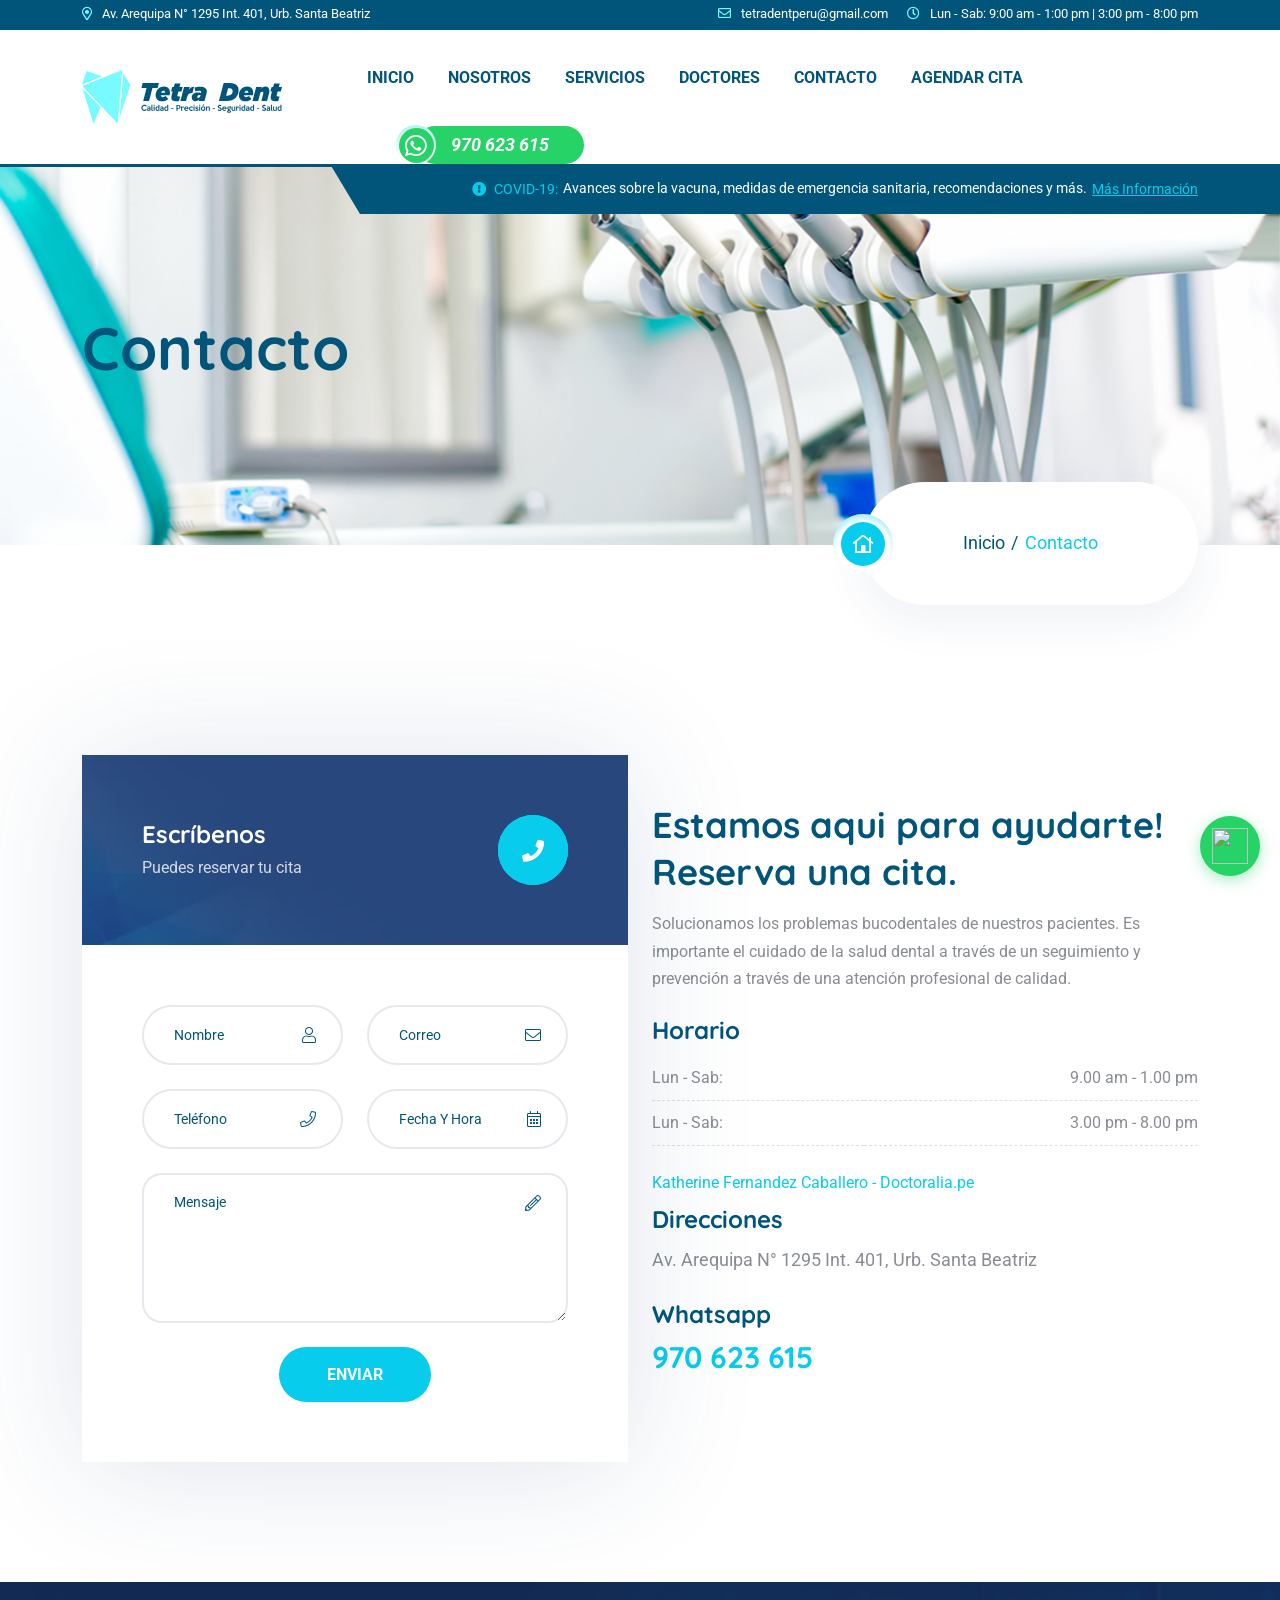
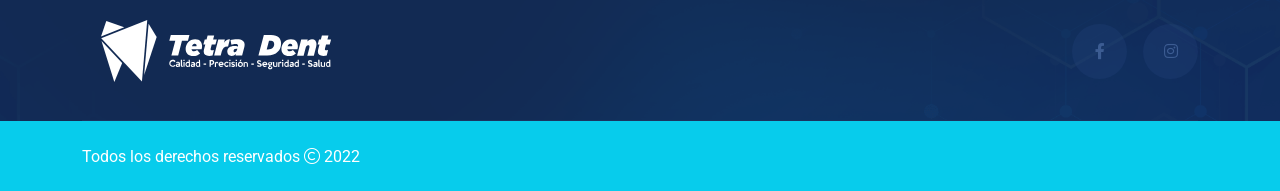
==== commit 47e4b7d7: "modificado" ====
--- a/contacto.html
+++ b/contacto.html
@@ -17,6 +17,14 @@
     <link rel="stylesheet" href="css/animate.min.css">
     <link rel="stylesheet" href="css/style.css">
     <link rel="stylesheet" href="css/theme-color1.css">
+    <style>
+        #whatsapp-icon { position: fixed; right: 20px; bottom: 24px; z-index: 9999; }
+        .wsp-float { display: flex; align-items: center; justify-content: center; width: 60px; height: 60px; background: #25D366; border-radius: 50%; box-shadow: 0 4px 15px rgba(37,211,102,0.4); transition: all 0.3s ease; animation: wspPulse 2s infinite; }
+        .wsp-float img { width: 36px; height: 36px; }
+        .wsp-float:hover { transform: scale(1.12); box-shadow: 0 6px 25px rgba(37,211,102,0.6); animation: none; }
+        @keyframes wspPulse { 0%{box-shadow:0 4px 15px rgba(37,211,102,0.4)} 50%{box-shadow:0 4px 25px rgba(37,211,102,0.7),0 0 0 10px rgba(37,211,102,0.1)} 100%{box-shadow:0 4px 15px rgba(37,211,102,0.4)} }
+        .scrollToTop { display: none !important; }
+    </style>
     <script>
         ! function ($_x, _s, id) {
             var js, fjs = $_x.getElementsByTagName(_s)[0];
@@ -27,6 +35,14 @@
                 fjs.parentNode.insertBefore(js, fjs);
             }
         }(document, "script", "zl-widget-s");
+    </script>
+    <!-- Google tag (gtag.js) -->
+    <script async src="https://www.googletagmanager.com/gtag/js?id=G-2R5NNYWH60"></script>
+    <script>
+      window.dataLayer = window.dataLayer || [];
+      function gtag(){dataLayer.push(arguments);}
+      gtag('js', new Date());
+      gtag('config', 'G-2R5NNYWH60');
     </script>
 </head>
 
@@ -233,10 +249,9 @@
     </section>
     <footer class="footer-wrapper footer-layout1" data-bg-src="img/bg/bg-shape-4.png">
         <div class="container">
-            <div id="whatsapp-icon" style="position:fixed; right:2px; bottom:55px; text-align:center; padding:3px; z-index: 1000;">
-                <a href="https://api.whatsapp.com/send?phone=51970623615&text=Hola!!" target="_blank">
-                    <img src="https://upload.wikimedia.org/wikipedia/commons/6/6b/WhatsApp.svg"
-                        width="50" height="50"></a>
+            <div id="whatsapp-icon">
+                <a href="https://api.whatsapp.com/send?phone=51970623615&text=Hola!!" target="_blank" class="wsp-float">
+                    <img src="https://upload.wikimedia.org/wikipedia/commons/6/6b/WhatsApp.svg" width="50" height="50"></a>
             </div>
             <div class="footer-top">
                 <div class="row align-items-center justify-content-between">
@@ -268,7 +283,6 @@
             </div>
         </div>
     </footer>
-    <a href="#" class="scrollToTop scroll-bottom style2"><i class="fas fa-arrow-alt-up"></i></a>
 </body>
 <script src="https://code.jquery.com/jquery-3.6.0.min.js"></script>
 <script src="js/app.min.js"></script>
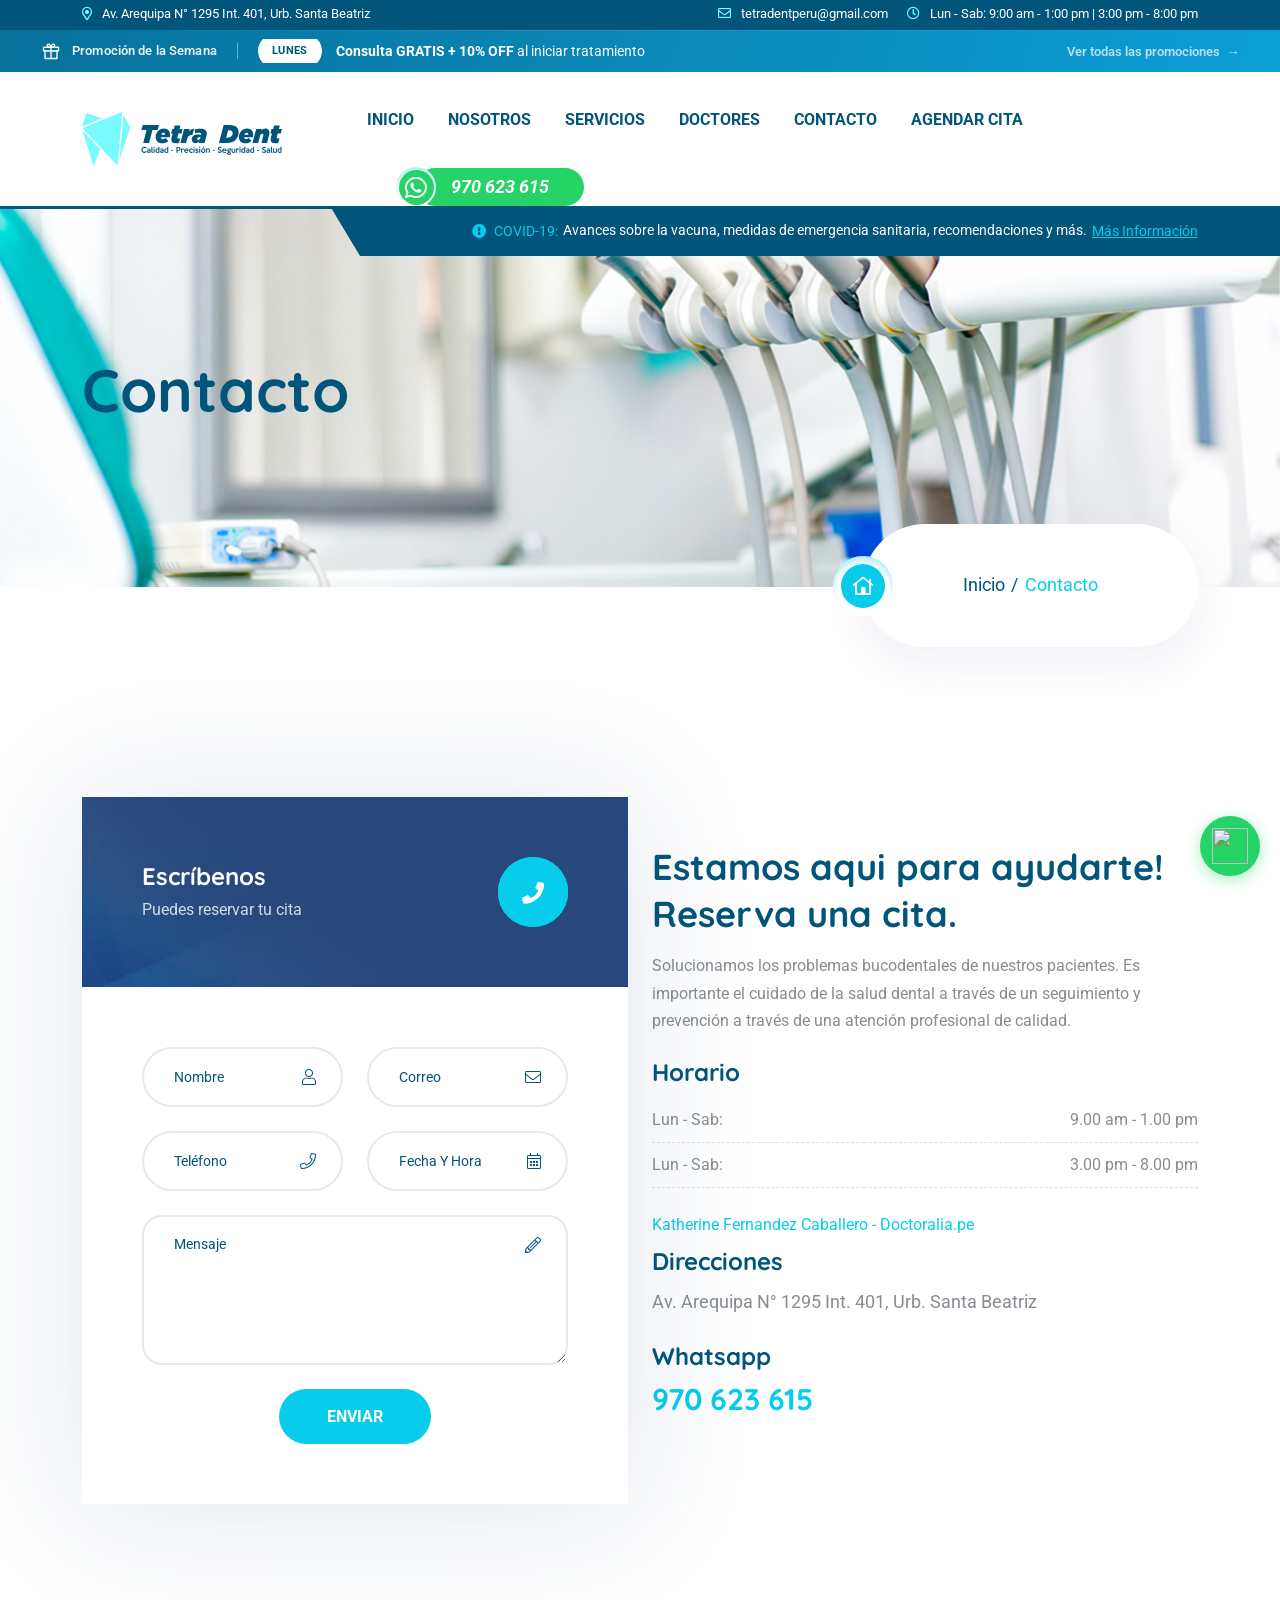
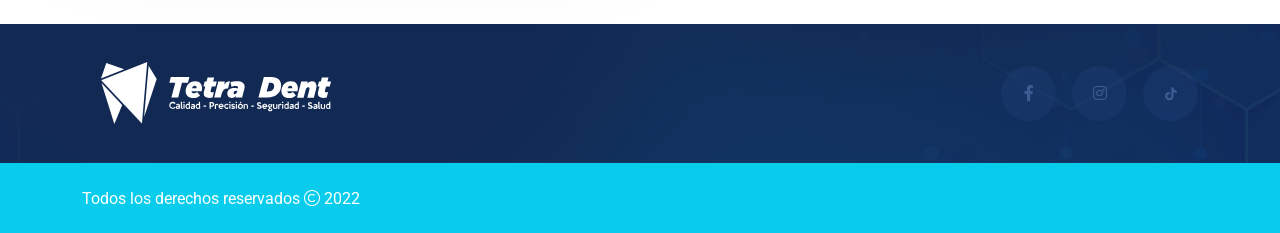
==== commit e88c4943: "" ====
--- a/contacto.html
+++ b/contacto.html
@@ -17,14 +17,8 @@
     <link rel="stylesheet" href="css/animate.min.css">
     <link rel="stylesheet" href="css/style.css">
     <link rel="stylesheet" href="css/theme-color1.css">
-    <style>
-        #whatsapp-icon { position: fixed; right: 20px; bottom: 24px; z-index: 9999; }
-        .wsp-float { display: flex; align-items: center; justify-content: center; width: 60px; height: 60px; background: #25D366; border-radius: 50%; box-shadow: 0 4px 15px rgba(37,211,102,0.4); transition: all 0.3s ease; animation: wspPulse 2s infinite; }
-        .wsp-float img { width: 36px; height: 36px; }
-        .wsp-float:hover { transform: scale(1.12); box-shadow: 0 6px 25px rgba(37,211,102,0.6); animation: none; }
-        @keyframes wspPulse { 0%{box-shadow:0 4px 15px rgba(37,211,102,0.4)} 50%{box-shadow:0 4px 25px rgba(37,211,102,0.7),0 0 0 10px rgba(37,211,102,0.1)} 100%{box-shadow:0 4px 15px rgba(37,211,102,0.4)} }
-        .scrollToTop { display: none !important; }
-    </style>
+    <link rel="stylesheet" href="css/promo-bar.css">
+    <link rel="stylesheet" href="css/common.css">
     <script>
         ! function ($_x, _s, id) {
             var js, fjs = $_x.getElementsByTagName(_s)[0];
@@ -97,6 +91,24 @@
                 </div>
             </div>
         </div>
+        <!-- Promo Bar -->
+        <div class="promo-bar" onclick="window.location='index.html#promociones'">
+            <div class="promo-bar__inner">
+                <div class="promo-bar__left">
+                    <div class="promo-bar__label">
+                        <span class="promo-bar__icon"></span>
+                        <span class="promo-bar__title">Promoción de la Semana</span>
+                    </div>
+                    <div class="promo-bar__sep"></div>
+                    <div class="promo-bar__ticker">
+                        <div class="promo-bar__ticker-inner"></div>
+                    </div>
+                </div>
+                <div class="promo-bar__cta">
+                    <a href="index.html#promociones">Ver todas las promociones <span class="promo-bar__cta-arrow">&rarr;</span></a>
+                </div>
+            </div>
+        </div>
         <div class="sticky-wrap">
             <div class="sticky-active">
                 <div class="header-main">
@@ -125,7 +137,7 @@
                                     </div>
                                     <div class="col-auto d-none d-xl-block">
                                         <div class="header-btn">
-                                            <a href="https://api.whatsapp.com/send?phone=51970623615&text=Hola!!"
+                                            <a href="https://api.whatsapp.com/send?phone=51970623615&text=Hola!%20Vengo%20de%20la%20p%C3%A1gina%20web.%20Me%20gustar%C3%ADa%20agendar%20una%20cita%E2%80%A6"
                                                 target="_blank" class="vs-btn wsp style2">970 623 615<i
                                                     class="fab fa-whatsapp"></i></a>
                                         </div>
@@ -250,7 +262,7 @@
     <footer class="footer-wrapper footer-layout1" data-bg-src="img/bg/bg-shape-4.png">
         <div class="container">
             <div id="whatsapp-icon">
-                <a href="https://api.whatsapp.com/send?phone=51970623615&text=Hola!!" target="_blank" class="wsp-float">
+                <a href="https://api.whatsapp.com/send?phone=51970623615&text=Hola!%20Vengo%20de%20la%20p%C3%A1gina%20web.%20Me%20gustar%C3%ADa%20agendar%20una%20cita%E2%80%A6" target="_blank" class="wsp-float">
                     <img src="https://upload.wikimedia.org/wikipedia/commons/6/6b/WhatsApp.svg" width="50" height="50"></a>
             </div>
             <div class="footer-top">
@@ -265,8 +277,9 @@
                     </div>
                     <div class="col-sm-6 col-md-auto pt-20 pt-sm-0 pb-20 pb-sm-0 text-center text-sm-end">
                         <div class="footer-social">
-                            <a href="#"><i class="fab fa-facebook-f"></i></a>
-                            <a href="#"><i class="fab fa-instagram"></i></a>
+                            <a href="https://www.facebook.com/share/19N5hQ8Rh7/?mibextid=wwXIfr" target="_blank" rel="noopener noreferrer"><i class="fab fa-facebook-f"></i></a>
+                            <a href="https://www.instagram.com/clinicadental_tetradent?igsh=c24xd25oOWwyMTYx&utm_source=qr" target="_blank" rel="noopener noreferrer"><i class="fab fa-instagram"></i></a>
+                            <a href="https://www.tiktok.com/@clinicadental_tetradent?_r=1&_t=ZS-98JmeCxuWP3" target="_blank" rel="noopener noreferrer"><svg viewBox="0 0 24 24" width="16" height="16" fill="currentColor"><path d="M19.59 6.69a4.83 4.83 0 0 1-3.77-4.25V2h-3.45v13.67a2.89 2.89 0 0 1-2.88 2.5 2.89 2.89 0 0 1-2.89-2.89 2.89 2.89 0 0 1 2.89-2.89c.28 0 .54.04.79.1v-3.51a6.37 6.37 0 0 0-.79-.05A6.34 6.34 0 0 0 3.15 15.2a6.34 6.34 0 0 0 6.34 6.34 6.34 6.34 0 0 0 6.34-6.34V8.96a8.21 8.21 0 0 0 4.8 1.54V7.05a4.84 4.84 0 0 1-1.04-.36z"/></svg></a>
                         </div>
                     </div>
                 </div>
@@ -288,5 +301,6 @@
 <script src="js/app.min.js"></script>
 <script src="js/ajax-mail.js"></script>
 <script src="js/main.js"></script>
+<script src="js/promo-bar.js"></script>
 
 </html>
--- a/css/promo-bar.css
+++ b/css/promo-bar.css
@@ -0,0 +1,302 @@
+/* ============================================
+   PROMO BAR v14 - Premium Balanced
+   Tetra Dent - Dental Clinic
+   Senior UX/UI Design
+   Spacing system: 8px grid
+   ============================================ */
+
+:root {
+  --pb-bg-start: #07719A;
+  --pb-bg-end: #0C9ED6;
+  --pb-white: #FFFFFF;
+  --pb-white-090: rgba(255,255,255,0.90);
+  --pb-white-070: rgba(255,255,255,0.70);
+  --pb-white-040: rgba(255,255,255,0.40);
+  --pb-corp: #01557A;
+  --pb-font: 'Roboto', sans-serif;
+}
+
+/* === BAR === */
+.promo-bar {
+  background: linear-gradient(110deg, var(--pb-bg-start) 0%, var(--pb-bg-end) 100%);
+  height: 42px;
+  display: flex;
+  align-items: center;
+  justify-content: center;
+  position: relative;
+  z-index: 100;
+  overflow: hidden;
+  cursor: pointer;
+  transition: filter 0.2s ease;
+}
+
+.promo-bar:hover {
+  filter: brightness(1.04);
+}
+
+/* top highlight */
+.promo-bar::after {
+  content: '';
+  position: absolute;
+  top: 0; left: 0; right: 0;
+  height: 1px;
+  background: linear-gradient(90deg, transparent 10%, rgba(255,255,255,0.10) 50%, transparent 90%);
+  pointer-events: none;
+}
+
+/* === INNER === */
+.promo-bar__inner {
+  display: flex;
+  align-items: center;
+  justify-content: space-between;
+  width: 100%;
+  max-width: 1340px;
+  margin: 0 auto;
+  padding: 0 40px;
+  position: relative;
+  z-index: 3;
+}
+
+/* === LEFT === */
+.promo-bar__left {
+  display: flex;
+  align-items: center;
+  gap: 20px;
+  flex: 1;
+  min-width: 0;
+}
+
+/* === LABEL === */
+.promo-bar__label {
+  display: flex;
+  align-items: center;
+  gap: 10px;
+  flex-shrink: 0;
+}
+
+.promo-bar__icon {
+  width: 22px;
+  height: 22px;
+  display: flex;
+  align-items: center;
+  justify-content: center;
+  flex-shrink: 0;
+}
+
+.promo-bar__icon svg {
+  width: 18px;
+  height: 18px;
+  fill: none;
+  stroke: var(--pb-white);
+  stroke-width: 1.8;
+  stroke-linecap: round;
+  stroke-linejoin: round;
+}
+
+.promo-bar__title {
+  font-family: var(--pb-font);
+  font-size: 13px;
+  font-weight: 600;
+  color: var(--pb-white-090);
+  margin: 0;
+  white-space: nowrap;
+  letter-spacing: 0.01em;
+}
+
+/* === SEPARATOR === */
+.promo-bar__sep {
+  width: 1px;
+  height: 16px;
+  background: var(--pb-white-040);
+  flex-shrink: 0;
+}
+
+/* === TICKER === */
+.promo-bar__ticker {
+  flex: 1;
+  max-width: 480px;
+  overflow: hidden;
+  position: relative;
+  height: 24px;
+  min-width: 0;
+}
+
+.promo-bar__ticker-inner {
+  position: relative;
+  width: 100%;
+  height: 100%;
+}
+
+/* slide */
+.promo-bar__slide {
+  position: absolute;
+  top: 0; left: 0;
+  width: 100%; height: 100%;
+  display: flex;
+  align-items: center;
+  gap: 14px;
+  opacity: 0;
+  transform: translateX(14px);
+  transition: opacity 0.35s ease, transform 0.35s ease;
+  pointer-events: none;
+}
+
+.promo-bar__slide.active {
+  opacity: 1;
+  transform: translateX(0);
+  pointer-events: auto;
+}
+
+.promo-bar__slide.exit {
+  opacity: 0;
+  transform: translateX(-14px);
+}
+
+/* Day badge */
+.promo-bar__day {
+  font-family: var(--pb-font);
+  font-size: 11px;
+  font-weight: 700;
+  color: var(--pb-corp);
+  background: var(--pb-white);
+  padding: 4px 14px;
+  border-radius: 999px;
+  white-space: nowrap;
+  text-transform: uppercase;
+  letter-spacing: 0.03em;
+  flex-shrink: 0;
+  box-shadow: 0 1px 4px rgba(0,0,0,0.08);
+}
+
+/* Promo text */
+.promo-bar__text {
+  font-family: var(--pb-font);
+  font-size: 14px;
+  font-weight: 400;
+  color: var(--pb-white);
+  white-space: nowrap;
+  overflow: hidden;
+  text-overflow: ellipsis;
+  line-height: 1;
+}
+
+/* Highlighted benefit */
+.promo-bar__highlight {
+  font-weight: 700;
+  color: var(--pb-white);
+}
+
+/* === CTA LINK === */
+.promo-bar__cta {
+  flex-shrink: 0;
+  white-space: nowrap;
+  position: relative;
+  z-index: 10;
+  margin-left: 32px;
+}
+
+.promo-bar__cta a {
+  font-family: var(--pb-font);
+  font-size: 13px;
+  font-weight: 600;
+  color: var(--pb-white-070);
+  background: none;
+  text-decoration: none;
+  display: inline-flex;
+  align-items: center;
+  gap: 6px;
+  padding: 0;
+  border: none;
+  border-radius: 0;
+  transition: color 0.25s ease;
+  box-shadow: none;
+}
+
+.promo-bar__cta a:hover {
+  color: var(--pb-white);
+}
+
+/* CTA icon */
+.promo-bar__cta-icon { display: none; }
+
+/* CTA arrow */
+.promo-bar__cta-arrow {
+  font-size: 14px;
+  font-weight: 300;
+  transition: transform 0.25s cubic-bezier(0.4,0,0.2,1);
+  display: inline-flex;
+  line-height: 1;
+}
+
+.promo-bar__cta a:hover .promo-bar__cta-arrow {
+  transform: translateX(4px);
+}
+
+/* === MOBILE === */
+@media (max-width: 767.98px) {
+  .promo-bar { height: auto; }
+
+  .promo-bar__inner {
+    padding: 10px 16px;
+    gap: 10px;
+  }
+
+  .promo-bar__left { gap: 10px; }
+  .promo-bar__label { gap: 8px; }
+
+  .promo-bar__icon { width: 18px; height: 18px; }
+  .promo-bar__icon svg { width: 15px; height: 15px; }
+
+  .promo-bar__title { font-size: 11px; }
+  .promo-bar__sep { height: 14px; }
+
+  .promo-bar__ticker {
+    max-width: none;
+    height: auto;
+    overflow: visible;
+  }
+
+  .promo-bar__ticker-inner { height: auto; }
+
+  .promo-bar__slide {
+    position: relative;
+    opacity: 1;
+    transform: none;
+    pointer-events: auto;
+    height: auto;
+    gap: 10px;
+    transition: none;
+  }
+
+  .promo-bar__day {
+    font-size: 9px;
+    padding: 3px 10px;
+  }
+
+  .promo-bar__text {
+    font-size: 12px;
+    white-space: normal;
+    line-height: 1.3;
+  }
+
+  .promo-bar__cta { margin-left: 8px; }
+
+  .promo-bar__cta a {
+    font-size: 11px;
+    gap: 4px;
+  }
+
+  .promo-bar__cta-arrow { font-size: 12px; }
+}
+
+/* === TABLET === */
+@media (min-width: 768px) and (max-width: 1199.98px) {
+  .promo-bar__inner { padding: 0 28px; }
+  .promo-bar__ticker { max-width: 380px; }
+  .promo-bar__text { font-size: 13px; }
+}
+
+/* === LARGE === */
+@media (min-width: 1400px) {
+  .promo-bar__ticker { max-width: 540px; }
+}
--- a/css/common.css
+++ b/css/common.css
@@ -0,0 +1,46 @@
+#whatsapp-icon {
+  position: fixed;
+  right: 20px;
+  bottom: 24px;
+  z-index: 9999;
+}
+
+.wsp-float {
+  display: flex;
+  align-items: center;
+  justify-content: center;
+  width: 60px;
+  height: 60px;
+  background: #25d366;
+  border-radius: 50%;
+  box-shadow: 0 4px 15px rgba(37, 211, 102, 0.4);
+  transition: all 0.3s ease;
+  animation: wspPulse 2s infinite;
+}
+
+.wsp-float img {
+  width: 36px;
+  height: 36px;
+}
+
+.wsp-float:hover {
+  transform: scale(1.12);
+  box-shadow: 0 6px 25px rgba(37, 211, 102, 0.6);
+  animation: none;
+}
+
+@keyframes wspPulse {
+  0% {
+    box-shadow: 0 4px 15px rgba(37, 211, 102, 0.4);
+  }
+  50% {
+    box-shadow: 0 4px 25px rgba(37, 211, 102, 0.7), 0 0 0 10px rgba(37, 211, 102, 0.1);
+  }
+  100% {
+    box-shadow: 0 4px 15px rgba(37, 211, 102, 0.4);
+  }
+}
+
+.scrollToTop {
+  display: none !important;
+}
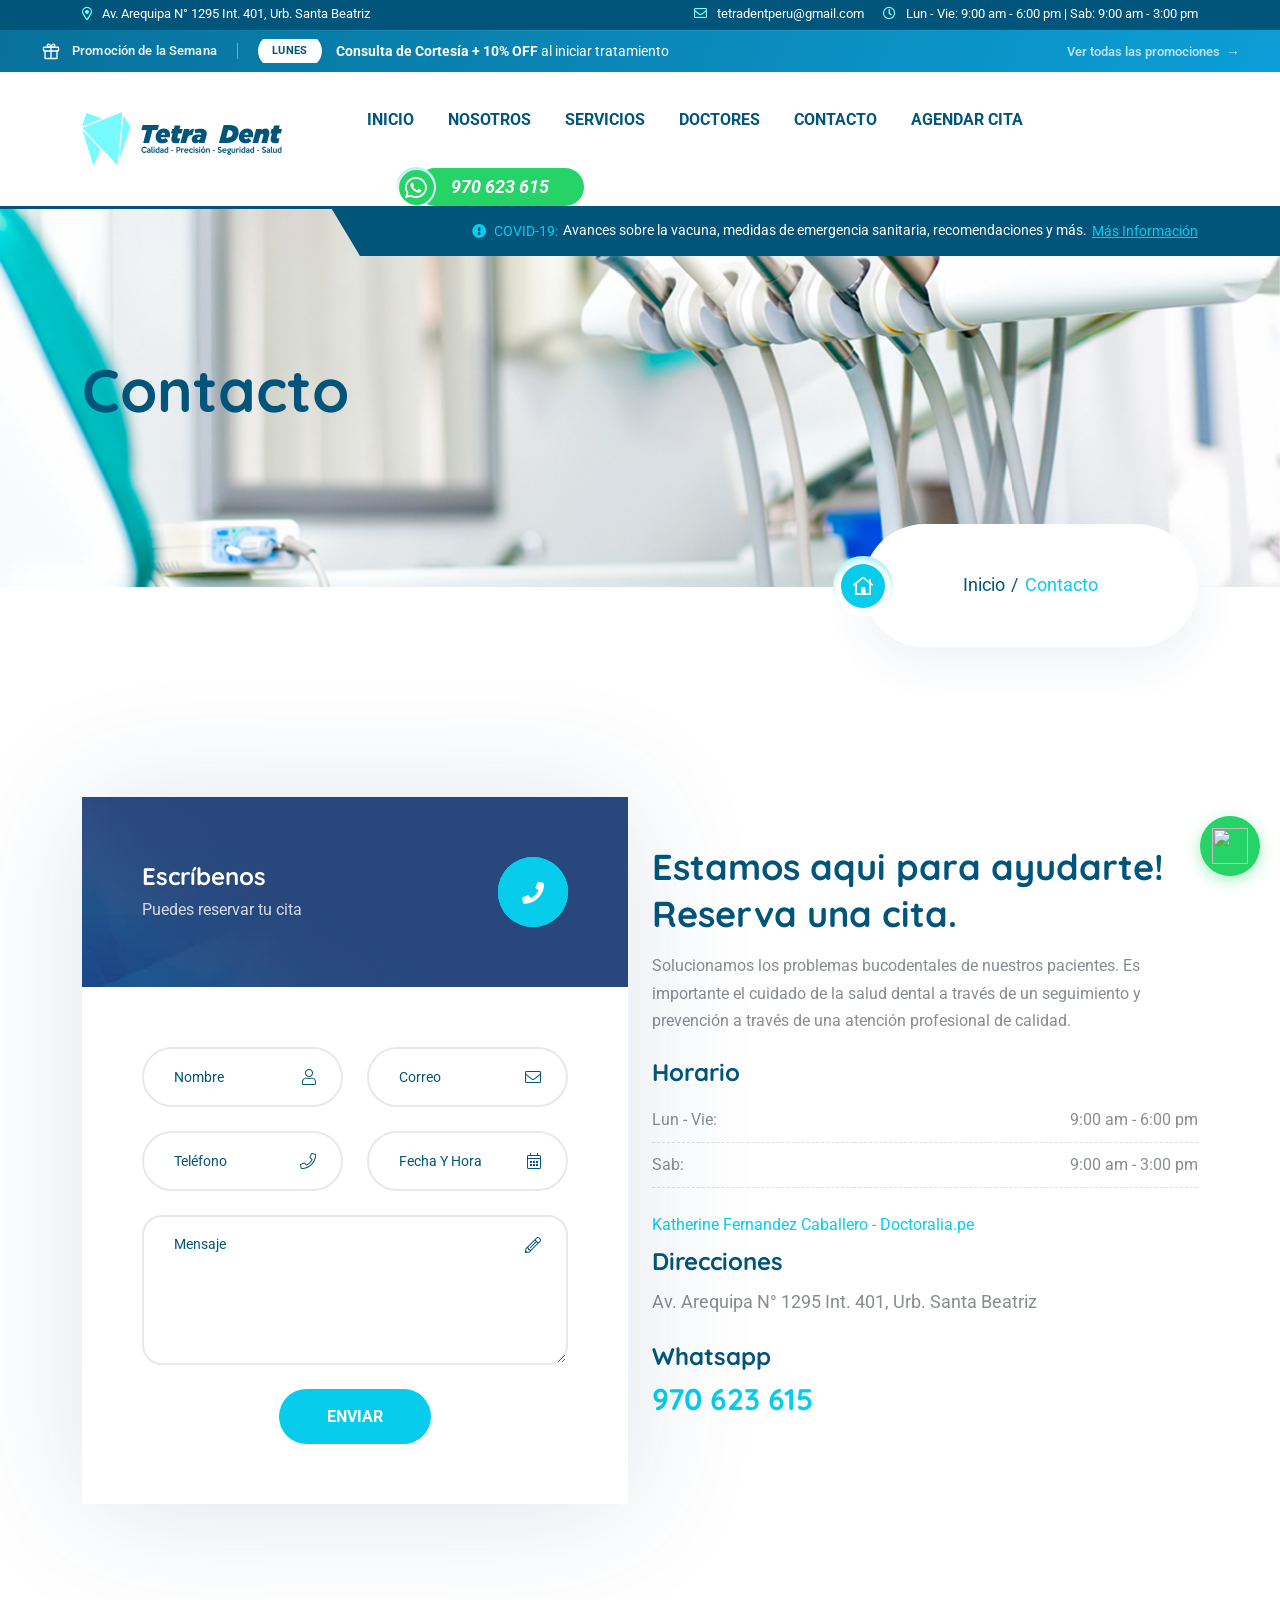
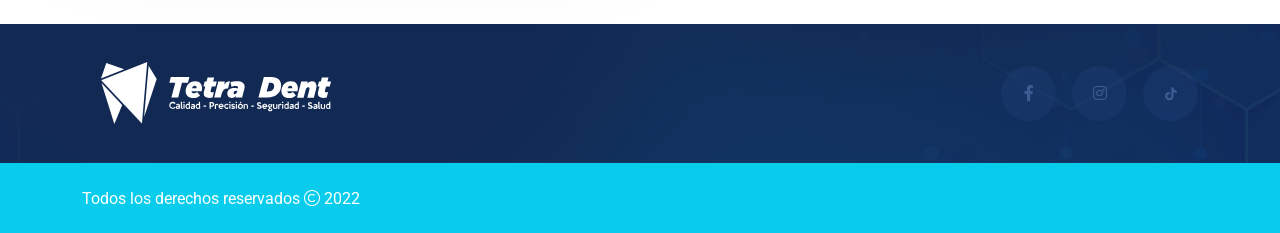
==== commit e9b95376: "feat: update business hours, add promo styles, and include new promotional section layouts across si" ====
--- a/contacto.html
+++ b/contacto.html
@@ -18,6 +18,7 @@
     <link rel="stylesheet" href="css/style.css">
     <link rel="stylesheet" href="css/theme-color1.css">
     <link rel="stylesheet" href="css/promo-bar.css">
+    <link rel="stylesheet" href="css/promo-section.css">
     <link rel="stylesheet" href="css/common.css">
     <script>
         ! function ($_x, _s, id) {
@@ -85,7 +86,7 @@
                         <ul class="header-top-info list-unstyled m-0">
                             <li><i class="far fa-envelope"></i><a href="mailto:tetradentperu@gmail.com"
                                     class="text-reset">tetradentperu@gmail.com</a></li>
-                            <li><i class="far fa-clock"></i>Lun - Sab: 9:00 am - 1:00 pm | 3:00 pm - 8:00 pm</li>
+                            <li><i class="far fa-clock"></i>Lun - Vie: 9:00 am - 6:00 pm | Sab: 9:00 am - 3:00 pm</li>
                         </ul>
                     </div>
                 </div>
@@ -237,12 +238,12 @@
                         <h3 class="h4 pt-2 mb-10">Horario</h3>
                         <table class="contact-info-table">
                             <tr>
-                                <td>Lun - Sab:</td>
-                                <td>9.00 am - 1.00 pm</td>
+                                <td>Lun - Vie:</td>
+                                <td>9:00 am - 6:00 pm</td>
                             </tr>
                             <tr>
-                                <td>Lun - Sab:</td>
-                                <td>3.00 pm - 8.00 pm</td>
+                                <td>Sab:</td>
+                                <td>9:00 am - 3:00 pm</td>
                             </tr>
                         </table>
                         <a id="zl-url" class="zl-url"
@@ -259,6 +260,11 @@
             </div>
         </div>
     </section>
+
+
+    <!-- CTA Banner -->
+
+
     <footer class="footer-wrapper footer-layout1" data-bg-src="img/bg/bg-shape-4.png">
         <div class="container">
             <div id="whatsapp-icon">
@@ -302,5 +308,4 @@
 <script src="js/ajax-mail.js"></script>
 <script src="js/main.js"></script>
 <script src="js/promo-bar.js"></script>
-
 </html>
--- a/css/promo-bar.css
+++ b/css/promo-bar.css
@@ -1,5 +1,5 @@
 /* ============================================
-   PROMO BAR v14 - Premium Balanced
+   PROMO BAR v15 - Premium Final
    Tetra Dent - Dental Clinic
    Senior UX/UI Design
    Spacing system: 8px grid
@@ -232,40 +232,38 @@
   transform: translateX(4px);
 }
 
-/* === MOBILE === */
+/* ============================================
+   MOBILE - Compact single line
+   ============================================ */
 @media (max-width: 767.98px) {
-  .promo-bar { height: auto; }
+  .promo-bar {
+    height: 36px;
+  }
 
   .promo-bar__inner {
-    padding: 10px 16px;
-    gap: 10px;
-  }
-
-  .promo-bar__left { gap: 10px; }
-  .promo-bar__label { gap: 8px; }
-
-  .promo-bar__icon { width: 18px; height: 18px; }
-  .promo-bar__icon svg { width: 15px; height: 15px; }
-
-  .promo-bar__title { font-size: 11px; }
-  .promo-bar__sep { height: 14px; }
+    padding: 0 12px;
+  }
+
+  .promo-bar__left {
+    gap: 8px;
+  }
+
+  /* Hide title on mobile */
+  .promo-bar__label {
+    display: none;
+  }
+
+  /* Hide separator after label */
+  .promo-bar__left > .promo-bar__sep {
+    display: none;
+  }
 
   .promo-bar__ticker {
-    max-width: none;
-    height: auto;
-    overflow: visible;
-  }
-
-  .promo-bar__ticker-inner { height: auto; }
+    height: 20px;
+  }
 
   .promo-bar__slide {
-    position: relative;
-    opacity: 1;
-    transform: none;
-    pointer-events: auto;
-    height: auto;
-    gap: 10px;
-    transition: none;
+    gap: 8px;
   }
 
   .promo-bar__day {
@@ -275,28 +273,45 @@
 
   .promo-bar__text {
     font-size: 12px;
-    white-space: normal;
-    line-height: 1.3;
-  }
-
-  .promo-bar__cta { margin-left: 8px; }
+  }
+
+  .promo-bar__cta {
+    margin-left: 10px;
+  }
 
   .promo-bar__cta a {
     font-size: 11px;
     gap: 4px;
-  }
-
-  .promo-bar__cta-arrow { font-size: 12px; }
-}
-
-/* === TABLET === */
+    white-space: nowrap;
+  }
+
+  .promo-bar__cta-arrow {
+    font-size: 12px;
+  }
+}
+
+/* ============================================
+   TABLET
+   ============================================ */
 @media (min-width: 768px) and (max-width: 1199.98px) {
-  .promo-bar__inner { padding: 0 28px; }
-  .promo-bar__ticker { max-width: 380px; }
-  .promo-bar__text { font-size: 13px; }
-}
-
-/* === LARGE === */
+  .promo-bar__inner {
+    padding: 0 28px;
+  }
+
+  .promo-bar__ticker {
+    max-width: 380px;
+  }
+
+  .promo-bar__text {
+    font-size: 13px;
+  }
+}
+
+/* ============================================
+   LARGE
+   ============================================ */
 @media (min-width: 1400px) {
-  .promo-bar__ticker { max-width: 540px; }
-}
+  .promo-bar__ticker {
+    max-width: 540px;
+  }
+}
--- a/css/promo-section.css
+++ b/css/promo-section.css
@@ -0,0 +1,396 @@
+/* ============================================
+   PROMO SECTIONS - Tetra Dent
+   Promociones entre secciones
+   ============================================ */
+
+/* === PROMO CARD (Horizontal) === */
+.ps-card {
+  background: #ffffff;
+  border-radius: 20px;
+  box-shadow: 0 8px 40px rgba(1,85,122,0.08);
+  border: 1px solid rgba(1,85,122,0.06);
+  overflow: hidden;
+  transition: all 0.3s ease;
+}
+
+.ps-card:hover {
+  transform: translateY(-4px);
+  box-shadow: 0 16px 48px rgba(1,85,122,0.14);
+}
+
+.ps-card__inner {
+  display: flex;
+  align-items: stretch;
+}
+
+/* Left content */
+.ps-card__content {
+  flex: 0 0 60%;
+  padding: 40px;
+  display: flex;
+  flex-direction: column;
+  justify-content: center;
+}
+
+/* Right image */
+.ps-card__image {
+  flex: 0 0 40%;
+  position: relative;
+  overflow: hidden;
+}
+
+.ps-card__image img {
+  width: 100%;
+  height: 100%;
+  object-fit: cover;
+  transition: transform 0.5s ease;
+}
+
+.ps-card:hover .ps-card__image img {
+  transform: scale(1.05);
+}
+
+/* Badge top */
+.ps-card__badge {
+  display: inline-flex;
+  align-items: center;
+  gap: 6px;
+  background: linear-gradient(135deg, #0D5EA6 0%, #3FA9F5 100%);
+  color: #ffffff;
+  font-family: 'Roboto', sans-serif;
+  font-size: 11px;
+  font-weight: 700;
+  padding: 6px 14px;
+  border-radius: 999px;
+  text-transform: uppercase;
+  letter-spacing: 0.05em;
+  margin-bottom: 16px;
+  width: fit-content;
+}
+
+.ps-card__badge i {
+  font-size: 10px;
+}
+
+/* Badge percentage */
+.ps-card__percent {
+  position: absolute;
+  top: 20px;
+  right: 20px;
+  width: 72px;
+  height: 72px;
+  background: linear-gradient(135deg, #0D5EA6 0%, #3FA9F5 100%);
+  color: #ffffff;
+  border-radius: 50%;
+  display: flex;
+  flex-direction: column;
+  align-items: center;
+  justify-content: center;
+  box-shadow: 0 4px 16px rgba(13,94,166,0.3);
+  z-index: 2;
+  animation: psPulse 2s ease-in-out infinite;
+}
+
+.ps-card__percent span {
+  font-family: 'Quicksand', sans-serif;
+  font-size: 20px;
+  font-weight: 700;
+  line-height: 1;
+}
+
+.ps-card__percent small {
+  font-family: 'Roboto', sans-serif;
+  font-size: 10px;
+  font-weight: 500;
+  opacity: 0.9;
+}
+
+@keyframes psPulse {
+  0%, 100% { transform: scale(1); }
+  50% { transform: scale(1.05); }
+}
+
+/* Title */
+.ps-card__title {
+  font-family: 'Quicksand', sans-serif;
+  font-size: 28px;
+  font-weight: 700;
+  color: #01557A;
+  margin: 0 0 8px;
+  line-height: 1.2;
+}
+
+.ps-card__title span {
+  background: linear-gradient(135deg, #0D5EA6 0%, #3FA9F5 100%);
+  -webkit-background-clip: text;
+  -webkit-text-fill-color: transparent;
+  background-clip: text;
+}
+
+/* Subtitle */
+.ps-card__subtitle {
+  font-family: 'Roboto', sans-serif;
+  font-size: 15px;
+  font-weight: 400;
+  color: #6b7280;
+  margin: 0 0 20px;
+}
+
+/* Features list */
+.ps-card__list {
+  list-style: none;
+  padding: 0;
+  margin: 0 0 24px;
+}
+
+.ps-card__list li {
+  font-family: 'Roboto', sans-serif;
+  font-size: 14px;
+  font-weight: 400;
+  color: #4b5563;
+  padding: 6px 0;
+  display: flex;
+  align-items: center;
+  gap: 10px;
+}
+
+.ps-card__list li i {
+  color: #17C2E8;
+  font-size: 14px;
+  width: 20px;
+  text-align: center;
+}
+
+/* Timer */
+.ps-card__timer {
+  display: inline-flex;
+  align-items: center;
+  gap: 8px;
+  background: #fef2f2;
+  color: #dc2626;
+  font-family: 'Roboto', sans-serif;
+  font-size: 12px;
+  font-weight: 600;
+  padding: 8px 14px;
+  border-radius: 8px;
+  margin-bottom: 20px;
+}
+
+.ps-card__timer i {
+  font-size: 14px;
+}
+
+/* Buttons */
+.ps-card__buttons {
+  display: flex;
+  gap: 12px;
+  flex-wrap: wrap;
+}
+
+.ps-btn-primary {
+  display: inline-flex;
+  align-items: center;
+  gap: 8px;
+  background: linear-gradient(135deg, #0D5EA6 0%, #3FA9F5 100%);
+  color: #ffffff;
+  font-family: 'Roboto', sans-serif;
+  font-size: 14px;
+  font-weight: 600;
+  padding: 12px 24px;
+  border-radius: 10px;
+  text-decoration: none;
+  border: none;
+  cursor: pointer;
+  transition: all 0.25s ease;
+  box-shadow: 0 4px 12px rgba(13,94,166,0.25);
+}
+
+.ps-btn-primary:hover {
+  transform: translateY(-2px);
+  box-shadow: 0 6px 20px rgba(13,94,166,0.35);
+  color: #ffffff;
+}
+
+.ps-btn-secondary {
+  display: inline-flex;
+  align-items: center;
+  gap: 8px;
+  background: #ffffff;
+  color: #0D5EA6;
+  font-family: 'Roboto', sans-serif;
+  font-size: 14px;
+  font-weight: 600;
+  padding: 12px 24px;
+  border-radius: 10px;
+  text-decoration: none;
+  border: 2px solid #0D5EA6;
+  cursor: pointer;
+  transition: all 0.25s ease;
+}
+
+.ps-btn-secondary:hover {
+  background: #0D5EA6;
+  color: #ffffff;
+}
+
+/* === CTA BANNER (Simple) === */
+.ps-cta {
+  background: linear-gradient(135deg, #0D5EA6 0%, #3FA9F5 100%);
+  border-radius: 20px;
+  padding: 48px 40px;
+  text-align: center;
+  position: relative;
+  overflow: hidden;
+}
+
+.ps-cta::before {
+  content: '';
+  position: absolute;
+  top: -50%;
+  right: -20%;
+  width: 400px;
+  height: 400px;
+  background: rgba(255,255,255,0.05);
+  border-radius: 50%;
+  pointer-events: none;
+}
+
+.ps-cta::after {
+  content: '';
+  position: absolute;
+  bottom: -30%;
+  left: -10%;
+  width: 300px;
+  height: 300px;
+  background: rgba(255,255,255,0.03);
+  border-radius: 50%;
+  pointer-events: none;
+}
+
+.ps-cta__icon {
+  font-size: 40px;
+  color: rgba(255,255,255,0.9);
+  margin-bottom: 16px;
+}
+
+.ps-cta__title {
+  font-family: 'Quicksand', sans-serif;
+  font-size: 28px;
+  font-weight: 700;
+  color: #ffffff;
+  margin: 0 0 12px;
+}
+
+.ps-cta__text {
+  font-family: 'Roboto', sans-serif;
+  font-size: 16px;
+  font-weight: 400;
+  color: rgba(255,255,255,0.9);
+  margin: 0 0 28px;
+  max-width: 600px;
+  margin-left: auto;
+  margin-right: auto;
+}
+
+.ps-cta__buttons {
+  display: flex;
+  gap: 16px;
+  justify-content: center;
+  flex-wrap: wrap;
+}
+
+.ps-cta__btn {
+  display: inline-flex;
+  align-items: center;
+  gap: 8px;
+  font-family: 'Roboto', sans-serif;
+  font-size: 15px;
+  font-weight: 600;
+  padding: 14px 28px;
+  border-radius: 10px;
+  text-decoration: none;
+  transition: all 0.25s ease;
+  cursor: pointer;
+}
+
+.ps-cta__btn--white {
+  background: #ffffff;
+  color: #0D5EA6;
+  box-shadow: 0 4px 16px rgba(0,0,0,0.1);
+}
+
+.ps-cta__btn--white:hover {
+  transform: translateY(-2px);
+  box-shadow: 0 6px 24px rgba(0,0,0,0.15);
+  color: #0D5EA6;
+}
+
+.ps-cta__btn--outline {
+  background: transparent;
+  color: #ffffff;
+  border: 2px solid rgba(255,255,255,0.5);
+}
+
+.ps-cta__btn--outline:hover {
+  background: rgba(255,255,255,0.1);
+  border-color: #ffffff;
+  color: #ffffff;
+}
+
+/* === RESPONSIVE === */
+@media (max-width: 991.98px) {
+  .ps-card__inner {
+    flex-direction: column;
+  }
+
+  .ps-card__content {
+    flex: none;
+    padding: 32px 24px;
+  }
+
+  .ps-card__image {
+    flex: none;
+    height: 240px;
+  }
+
+  .ps-card__title {
+    font-size: 24px;
+  }
+}
+
+@media (max-width: 575.98px) {
+  .ps-card__content {
+    padding: 24px 20px;
+  }
+
+  .ps-card__title {
+    font-size: 22px;
+  }
+
+  .ps-card__buttons {
+    flex-direction: column;
+  }
+
+  .ps-btn-primary,
+  .ps-btn-secondary {
+    width: 100%;
+    justify-content: center;
+  }
+
+  .ps-cta {
+    padding: 36px 20px;
+  }
+
+  .ps-cta__title {
+    font-size: 24px;
+  }
+
+  .ps-cta__buttons {
+    flex-direction: column;
+  }
+
+  .ps-cta__btn {
+    width: 100%;
+    justify-content: center;
+  }
+}
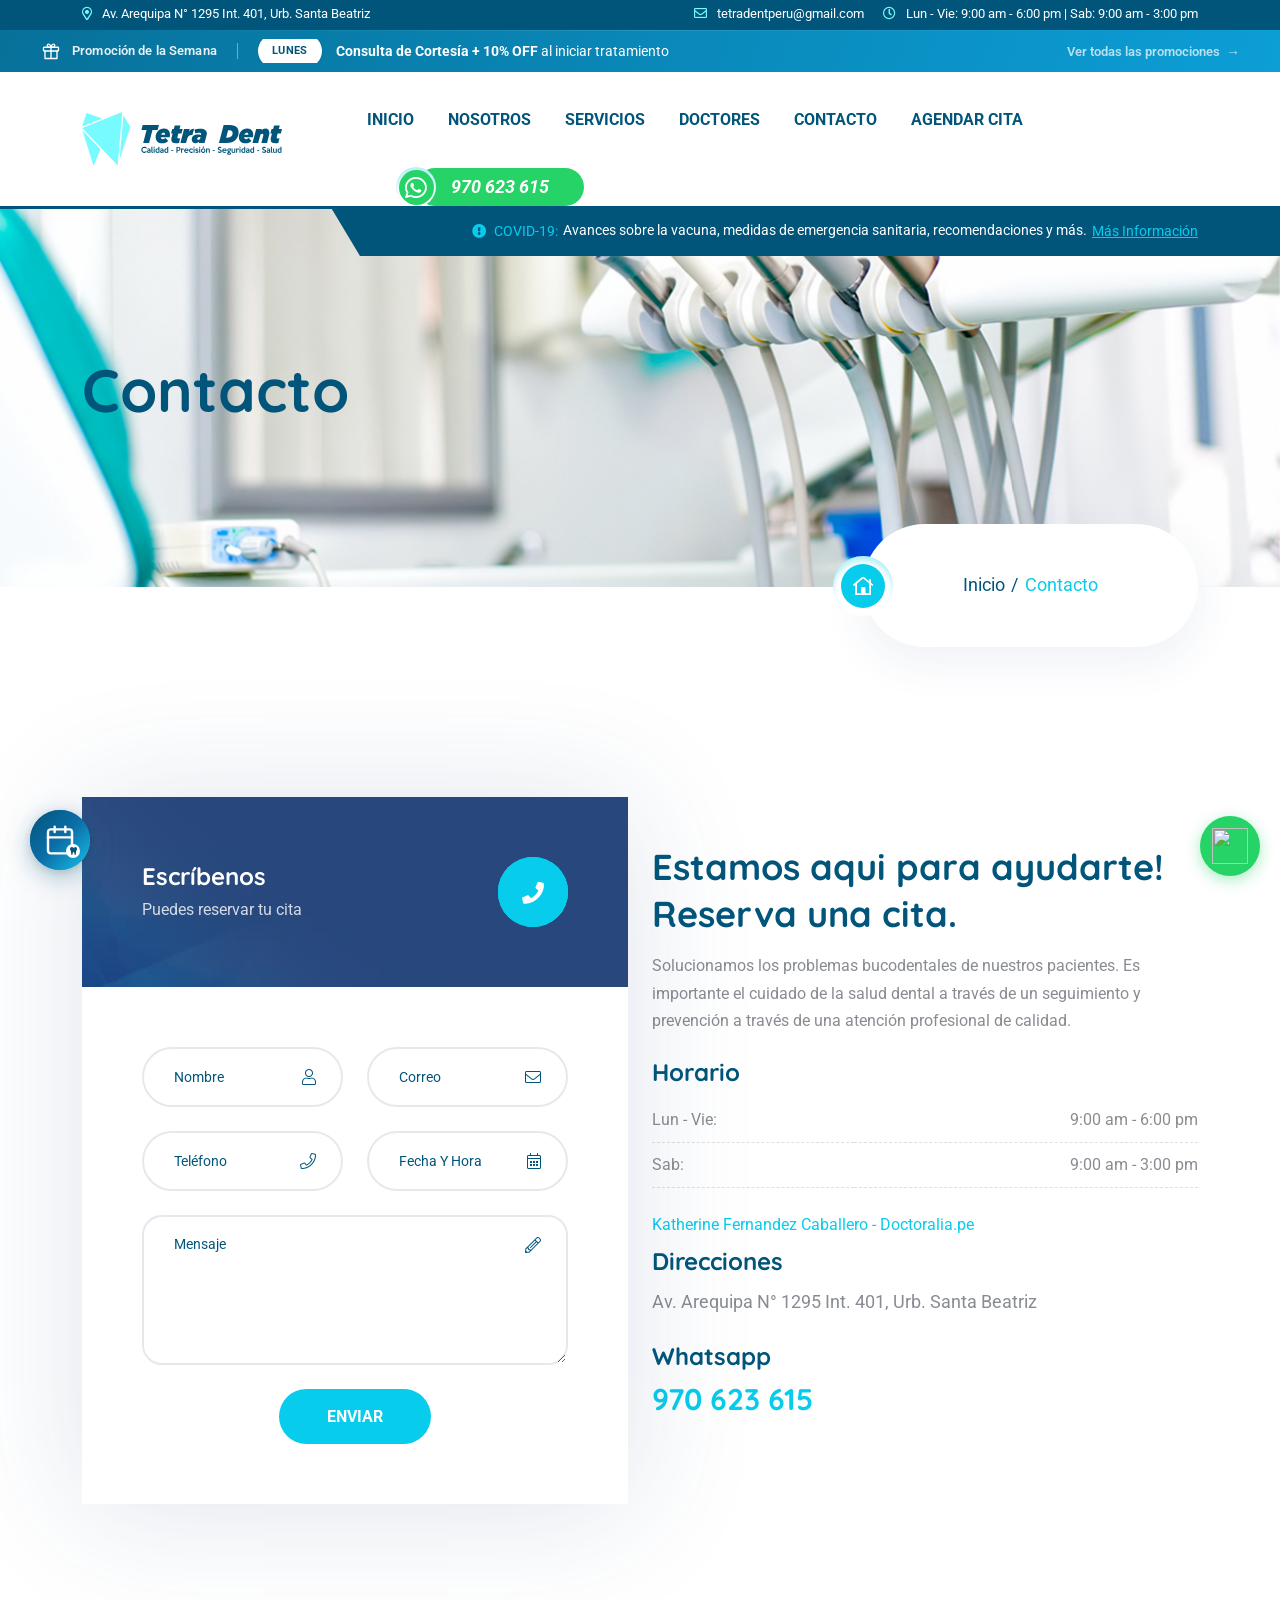
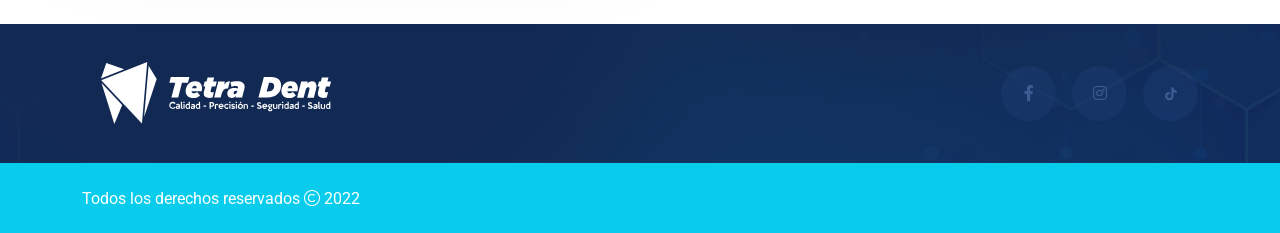
==== commit 3eaca467: "feat: add global styles and imagery to support service pages and floating appointment button" ====
--- a/contacto.html
+++ b/contacto.html
@@ -20,6 +20,7 @@
     <link rel="stylesheet" href="css/promo-bar.css">
     <link rel="stylesheet" href="css/promo-section.css">
     <link rel="stylesheet" href="css/common.css">
+    <link rel="stylesheet" href="css/fab-cita.css">
     <script>
         ! function ($_x, _s, id) {
             var js, fjs = $_x.getElementsByTagName(_s)[0];
@@ -308,4 +309,19 @@
 <script src="js/ajax-mail.js"></script>
 <script src="js/main.js"></script>
 <script src="js/promo-bar.js"></script>
+
+<!-- Floating Action Button - Agendar Cita -->
+<a href="https://www.doctoralia.pe/perfil/katherine-fernandez-caballero?utm_medium=link&utm_source=widget-doctor-29674" target="_blank" rel="noopener noreferrer" class="fab-cita" aria-label="Agendar cita">
+  <span class="fab-cita__pulse"></span>
+  <span class="fab-cita__icon">
+    <svg viewBox="0 0 24 24">
+      <rect x="3" y="4" width="18" height="18" rx="2" ry="2"></rect>
+      <line x1="16" y1="2" x2="16" y2="6"></line>
+      <line x1="8" y1="2" x2="8" y2="6"></line>
+      <line x1="3" y1="10" x2="21" y2="10"></line>
+    </svg>
+    <span class="tooth-small"><i class="fas fa-tooth"></i></span>
+  </span>
+  <span class="fab-cita__tooltip">Agendar cita</span>
+</a>
 </html>
--- a/css/style.css
+++ b/css/style.css
@@ -9068,4 +9068,25 @@
     .space-md-bottom {
         padding-bottom: 30px
     }
+}
+
+/* === Service Cards - Uniform Height Override === */
+.service-card .sr-body {
+    min-height: 130px;
+    max-height: 130px;
+    overflow: hidden;
+}
+
+.service-card .sr-img {
+    height: 280px !important;
+    min-height: 280px !important;
+    max-height: 280px !important;
+    margin-top: 0 !important;
+}
+
+.service-card .sr-img img {
+    height: 280px !important;
+    min-height: 280px !important;
+    max-height: 280px !important;
+    object-fit: cover !important;
 }
--- a/css/fab-cita.css
+++ b/css/fab-cita.css
@@ -0,0 +1,158 @@
+/* ============================================
+   Floating Action Button - Agendar Cita
+   ============================================ */
+
+/* === Service Cards - Uniform Height === */
+.service-card .sr-body {
+  min-height: 130px;
+  max-height: 130px;
+  overflow: hidden;
+}
+
+.service-card .sr-img {
+  height: 280px !important;
+  min-height: 280px !important;
+  max-height: 280px !important;
+  margin-top: 0 !important;
+}
+
+.service-card .sr-img img {
+  height: 280px !important;
+  min-height: 280px !important;
+  max-height: 280px !important;
+  object-fit: cover !important;
+}
+
+.fab-cita {
+  position: fixed;
+  bottom: 30px;
+  left: 30px;
+  z-index: 999;
+  width: 60px;
+  height: 60px;
+  border-radius: 50%;
+  background: linear-gradient(135deg, #01557A 0%, #0B6EA8 50%, #17C2E8 100%);
+  box-shadow: 0 6px 24px rgba(1,85,122,0.35), 0 2px 8px rgba(0,0,0,0.1);
+  display: flex;
+  align-items: center;
+  justify-content: center;
+  text-decoration: none;
+  transition: all 0.35s ease;
+  cursor: pointer;
+  border: none;
+  outline: none;
+}
+
+.fab-cita:hover {
+  transform: translateY(-4px) scale(1.05);
+  box-shadow: 0 10px 32px rgba(1,85,122,0.45), 0 4px 12px rgba(0,0,0,0.15);
+}
+
+.fab-cita:active {
+  transform: translateY(-2px) scale(1.02);
+}
+
+.fab-cita__icon {
+  position: relative;
+  width: 32px;
+  height: 32px;
+}
+
+.fab-cita__icon svg {
+  width: 32px;
+  height: 32px;
+  fill: none;
+  stroke: #ffffff;
+  stroke-width: 1.8;
+  stroke-linecap: round;
+  stroke-linejoin: round;
+}
+
+.fab-cita__icon .tooth-small {
+  position: absolute;
+  bottom: -2px;
+  right: -4px;
+  width: 14px;
+  height: 14px;
+  background: #ffffff;
+  border-radius: 50%;
+  display: flex;
+  align-items: center;
+  justify-content: center;
+}
+
+.fab-cita__icon .tooth-small i {
+  font-size: 8px;
+  color: #01557A;
+}
+
+.fab-cita__pulse {
+  position: absolute;
+  top: 0;
+  left: 0;
+  right: 0;
+  bottom: 0;
+  border-radius: 50%;
+  background: linear-gradient(135deg, #01557A 0%, #0B6EA8 50%, #17C2E8 100%);
+  animation: fab-pulse 2.5s infinite ease-out;
+  z-index: -1;
+}
+
+@keyframes fab-pulse {
+  0% {
+    transform: scale(1);
+    opacity: 0.4;
+  }
+  100% {
+    transform: scale(1.8);
+    opacity: 0;
+  }
+}
+
+.fab-cita__tooltip {
+  position: absolute;
+  left: 72px;
+  top: 50%;
+  transform: translateY(-50%);
+  background: #ffffff;
+  color: #01557A;
+  padding: 8px 16px;
+  border-radius: 8px;
+  font-size: 13px;
+  font-weight: 600;
+  white-space: nowrap;
+  box-shadow: 0 4px 16px rgba(0,0,0,0.12);
+  opacity: 0;
+  visibility: hidden;
+  transition: all 0.3s ease;
+  pointer-events: none;
+}
+
+.fab-cita__tooltip::before {
+  content: '';
+  position: absolute;
+  left: -6px;
+  top: 50%;
+  transform: translateY(-50%);
+  border: 6px solid transparent;
+  border-right-color: #ffffff;
+}
+
+.fab-cita:hover .fab-cita__tooltip {
+  opacity: 1;
+  visibility: visible;
+}
+
+/* Responsive */
+@media (max-width: 767.98px) {
+  .fab-cita {
+    bottom: 20px;
+    left: 20px;
+    width: 54px;
+    height: 54px;
+  }
+
+  .fab-cita__tooltip {
+    display: none;
+  }
+}
